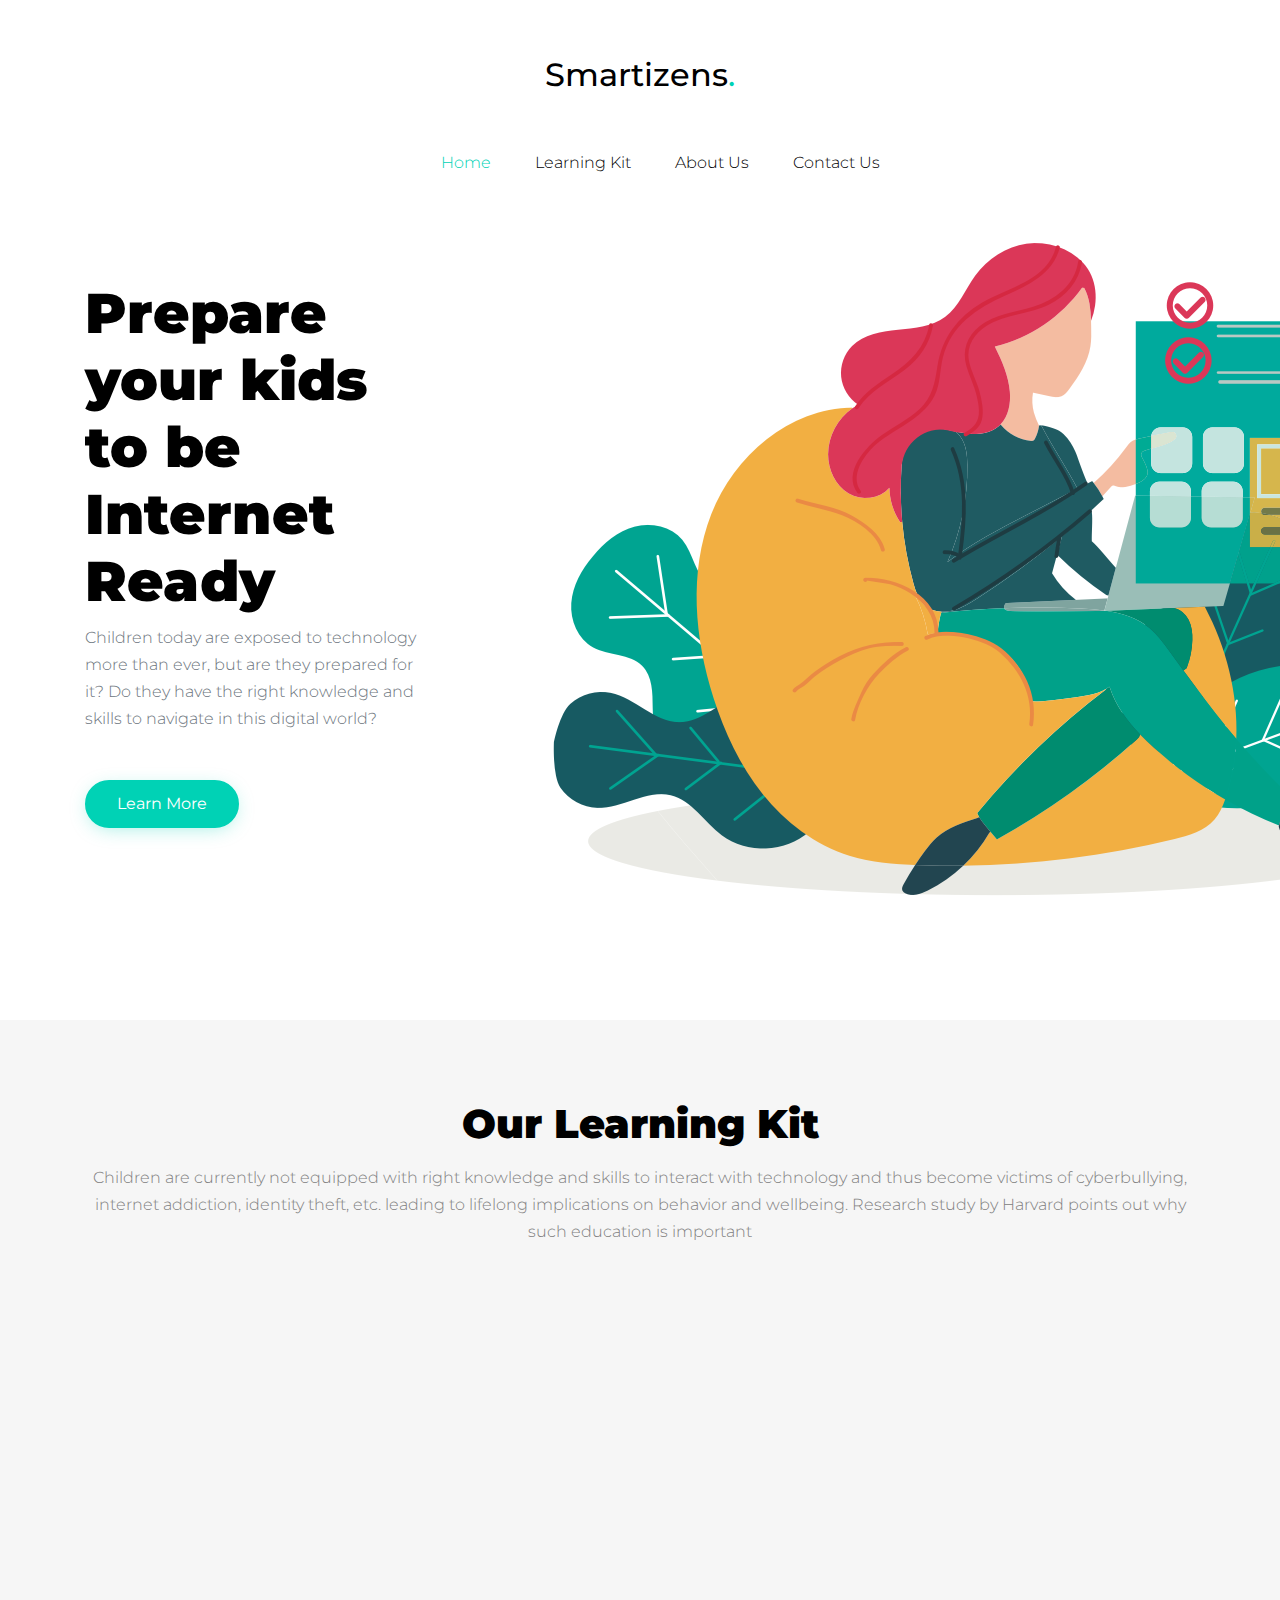
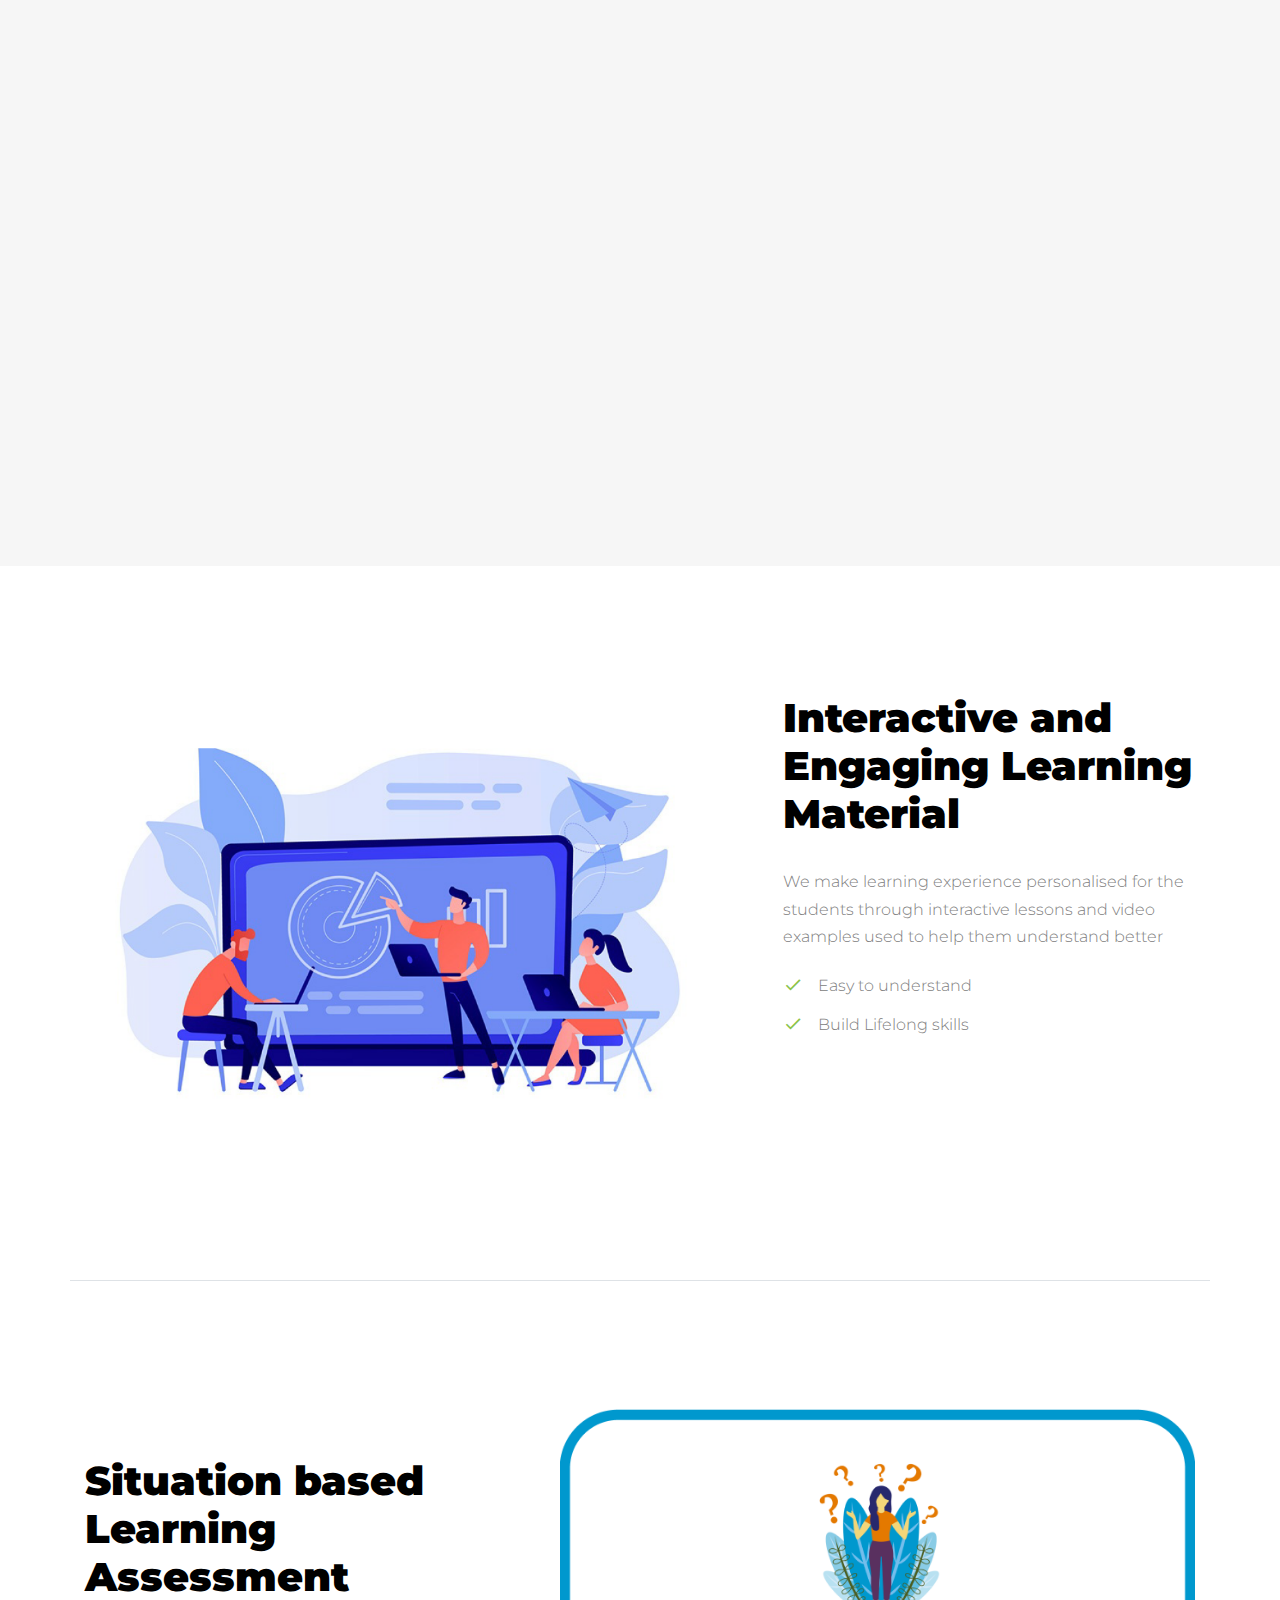
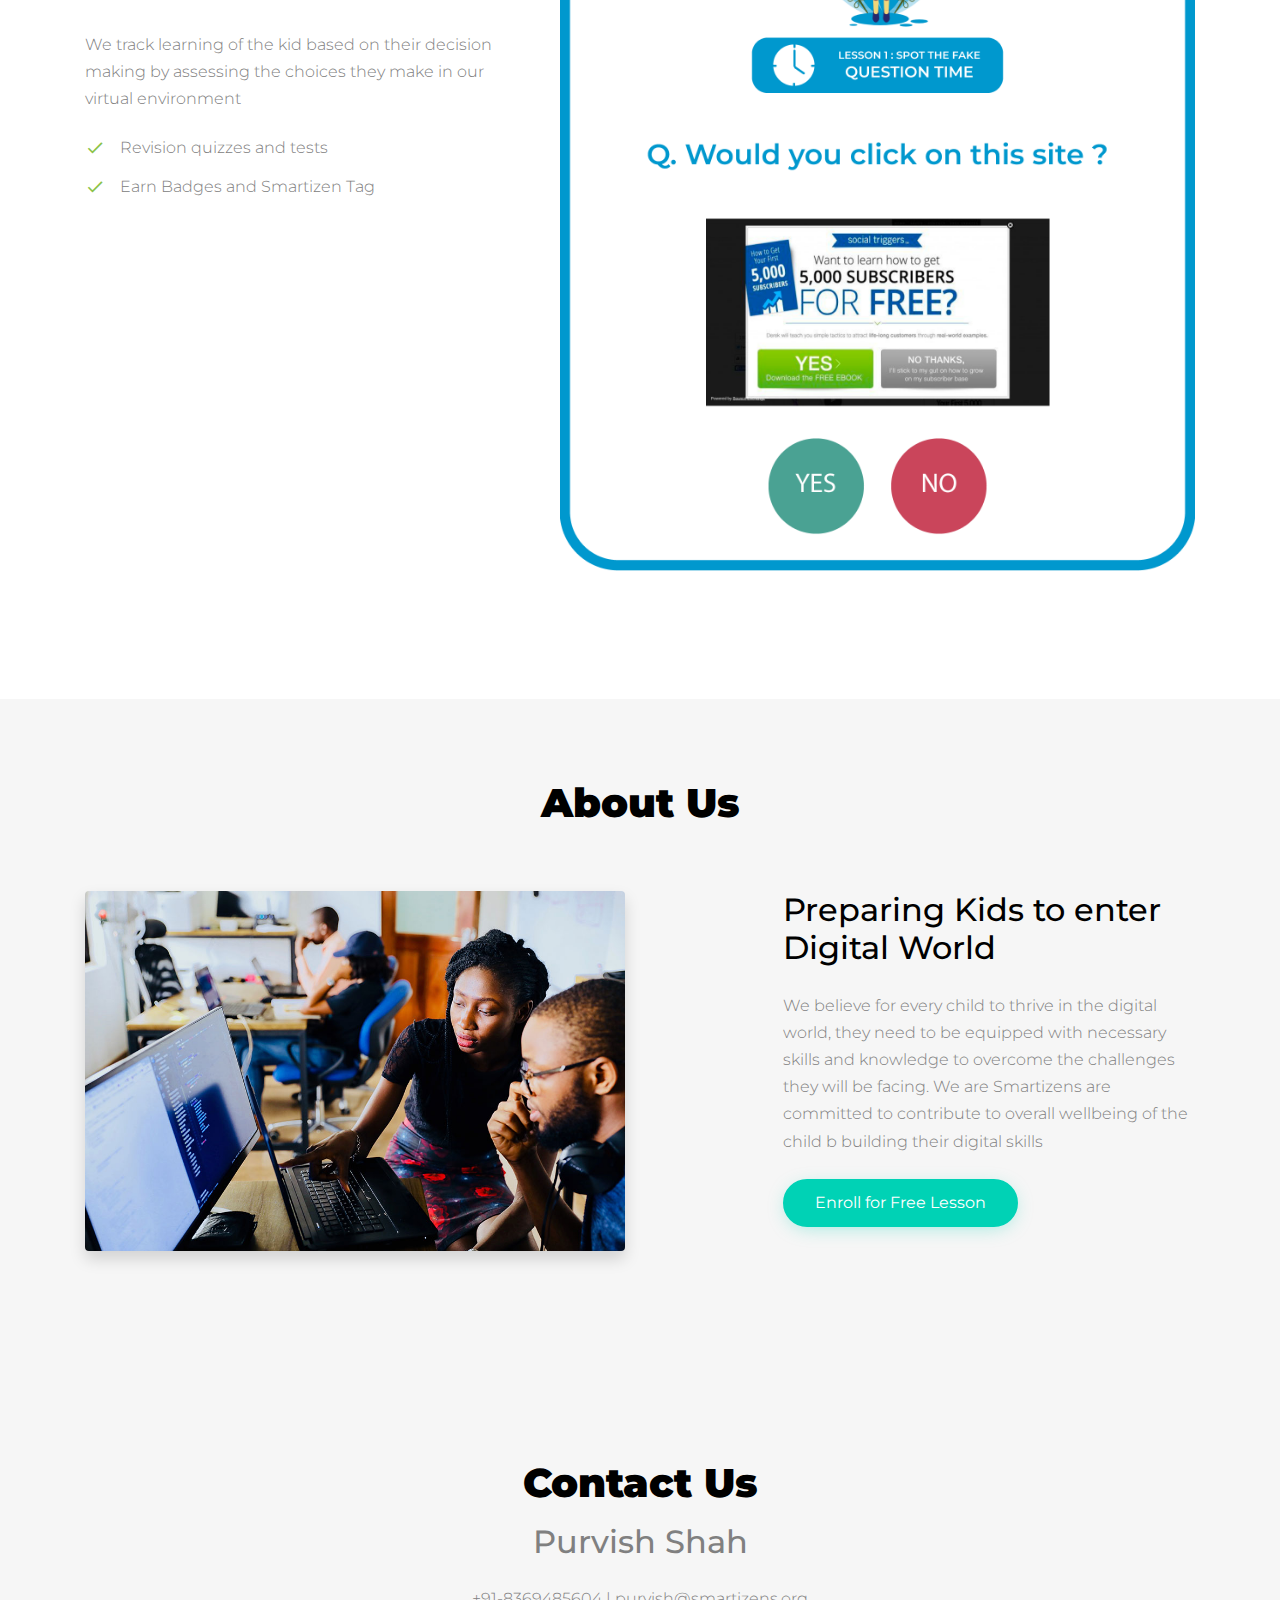
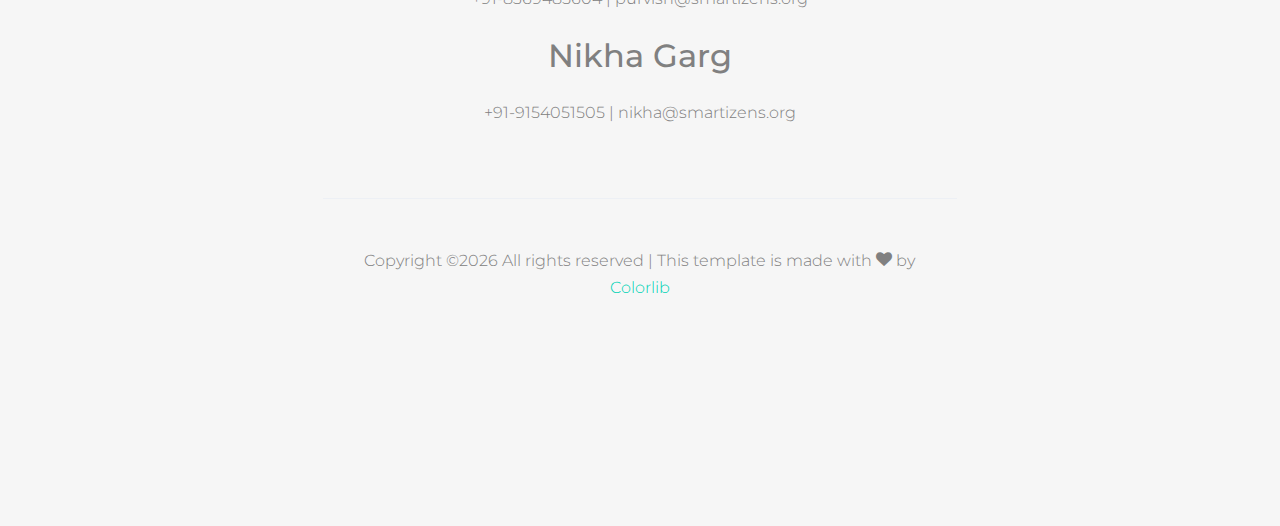
==== index.html @ 22197fc8 "Add files via upload" ====
<!DOCTYPE html>
<html lang="en">
  <head>
    <title>Smartizens &mdash;</title>
    <meta charset="utf-8">
    <meta name="viewport" content="width=device-width, initial-scale=1, shrink-to-fit=no">
    
    
    <link href="https://fonts.googleapis.com/css?family=Montserrat:300,400,700" rel="stylesheet">
    <link rel="stylesheet" href="fonts/icomoon/style.css">

    <link rel="stylesheet" href="css/bootstrap.min.css">
    <link rel="stylesheet" href="css/jquery-ui.css">
    <link rel="stylesheet" href="css/owl.carousel.min.css">
    <link rel="stylesheet" href="css/owl.theme.default.min.css">
    <link rel="stylesheet" href="css/owl.theme.default.min.css">

    <link rel="stylesheet" href="css/jquery.fancybox.min.css">

    <link rel="stylesheet" href="css/bootstrap-datepicker.css">

    <link rel="stylesheet" href="fonts/flaticon/font/flaticon.css">

    <link rel="stylesheet" href="css/aos.css">

    <link rel="stylesheet" href="css/style.css">
    
  </head>
  <body data-spy="scroll" data-target=".site-navbar-target" data-offset="300">
  
  <div class="site-wrap"  id="home-section">

    <div class="site-mobile-menu site-navbar-target">
      <div class="site-mobile-menu-header">
        <div class="site-mobile-menu-close mt-3">
          <span class="icon-close2 js-menu-toggle"></span>
        </div>
      </div>
      <div class="site-mobile-menu-body"></div>
    </div>
   
    <div class="container d-none d-lg-block">
      <div class="row">
        <div class="col-12 text-center mb-4 mt-5">
            <h1 class="mb-0 site-logo"><a href="index.html" class="text-black h2 mb-0 centered-align" >Smartizens<span class="text-primary">.</span> </a></h1>
          </div>
      </div>
    </div>
    <header class="site-navbar py-md-4 js-sticky-header site-navbar-target" role="banner">

      <div class="container">
        <div class="row align-items-center">
          
          <div class="col-6 col-md-6 col-xl-2  d-block d-lg-none">
            <h1 class="mb-0 site-logo"><a href="index.html" class="text-black h2 mb-0">Smartizens<span class="text-primary">.</span> </a></h1>
          </div>

          <div class="col-12 main-menu">
            <nav class="site-navigation position-relative text-right" role="navigation">

              <ul class="site-menu centered-align main-menu js-clone-nav mr-auto d-none d-lg-block">
                
                <li><a href="#home-section" class="nav-link">Home</a></li>
                <li><a href="#features-section" class="nav-link">Learning Kit</a></li>
                <li><a href="#about-section" class="nav-link">About Us</a></li>
                <!-- <li><a href="#blog-section" class="nav-link">Blog</a></li> --> 
                <li><a href="#contact-section" class="nav-link">Contact Us</a></li>
              </ul>
            </nav>
          </div>


          <div class="col-6 col-md-6 d-inline-block d-lg-none ml-md-0" ><a href="#" class="site-menu-toggle js-menu-toggle text-black float-right"><span class="icon-menu h3"></span></a></div>

        </div>
      </div>
      
    </header>
    

    <div class="site-blocks-cover">
      <div class="container">
        <div class="row align-items-center justify-content-center">

          <div class="col-md-12" style="position: relative;" data-aos="fade-up">
            
            <img src="images/landing_1.png" alt="Image" class="img-fluid img-absolute">

            <div class="row mb-4">
              <div class="col-lg-4 mr-auto">
                <h1>Prepare your kids to be Internet Ready</h1>
                <p class="mb-5">Children today are exposed to technology more than ever, but are they prepared for it? Do they have the right knowledge and skills to navigate in this digital world?</p>
                <div>
                  <a href="#features-section" class="btn btn-primary mr-2 mb-2">Learn More</a>
                </div>
              </div>
              
              
            </div>

          </div>
        </div>
      </div>
    </div>  


    <div class="site-section bg-light" id="features-section">
      <div class="container">
        <div class="row mb-5">
          <div class="col-12 text-center">
            <h2 class="section-title mb-3">Our Learning Kit</h2>
            <p class="mb-5">Children are currently not equipped with right knowledge and skills to interact with technology and thus become victims of cyberbullying, internet addiction, identity theft, etc. leading to lifelong implications on behavior and wellbeing. Research study by Harvard points out why such education is important</p>

          </div>
        </div>
        <div class="row align-items-stretch">
          <div class="col-md-6 col-lg-4 mb-4 mb-lg-4" data-aos="fade-up">
            
            <div class="unit-4 d-block">
              <div class="unit-4-icon mb-3">
                <span class="icon-wrap"><span class="text-primary icon-autorenew"></span></span>
              </div>
              <div>
                <h3>1. Spotting Fake Information</h3>
                <p>With immense content to consume, can your child differentiate between real and fake information? Enroll to know techniques to spot fake information and make him future proof! </p>
                <a href="https://forms.gle/x3hRtXPeX3e4rHg39" target="_blank" class="btn btn-primary mr-2 mb-2">Enroll for Free</a>
              </div>
            </div>

          </div>
          <div class="col-md-6 col-lg-4 mb-4 mb-lg-4" data-aos="fade-up">

            <div class="unit-4 d-block">
              <div class="unit-4-icon mb-3">
                <span class="icon-wrap"><span class="text-primary icon-store_mall_directory"></span></span>
              </div>
              <div>
                <h3>2. Social Media Basics</h3>
                <p> Teach your kids how to use social media sites like Facebook, Snapchat, Instagram etc responsibly and maintain balance between real and digital world</p>
                <p><a href="#">Coming soon</a></p>
              </div>
            </div>
          </div>
          <div class="col-md-6 col-lg-4 mb-4 mb-lg-4" data-aos="fade-up" >
            <div class="unit-4 d-block">
              <div class="unit-4-icon mb-3">
                <span class="icon-wrap"><span class="text-primary icon-shopping_basket"></span></span>
              </div>
              <div>
                <h3>3. Protecting Private Information</h3>
                <p> Teach your child how to protect their personal information online and be aware when to share with others.</p>
                <p><a href="#">Coming Soon</a></p>
              </div>
            </div>
          </div>


          <div class="col-md-6 col-lg-4 mb-4 mb-lg-4" data-aos="fade-up">
            <div class="unit-4 d-block">
              <div class="unit-4-icon mb-3">
                <span class="icon-wrap"><span class="text-primary icon-settings_backup_restore"></span></span>
              </div>
              <div>
                <h3>4. Balancing with Real World</h3>
                <p>Help kids understand internet addiciton and utilise techniques to balance their time between technology and real world</p>
                <p><a href="#">Coming Soon</a></p>
              </div>
            </div>
          </div>

          <div class="col-md-6 col-lg-4 mb-4 mb-lg-4" data-aos="fade-up">
            <div class="unit-4 d-block">
              <div class="unit-4-icon mb-3">
                <span class="icon-wrap"><span class="text-primary icon-sentiment_satisfied"></span></span>
              </div>
              <div>
                <h3>5. Learning New Skills online</h3>
                <p> Make us of internet to learn new skills and knowledge from other professionals and universities across the world, through websites like Coursera, EdX etc.</p>
                <p><a href="#">Learn More</a></p>
              </div>
            </div>

            
          </div>

        </div>
      </div>
    </div>
    
    <div class="feature-big">
      <div class="container">
        <div class="row mb-5 site-section border-bottom">
          <div class="col-lg-7">
            <img src="images/do_ui_kit_download_cta_floating_devices-2x.png" alt="Image" class="img-fluid">
          </div>

          <div class="col-lg-5 pl-lg-5 ml-auto mt-md-5">
            <h2 class="text-black">Interactive and Engaging Learning Material</h2>
            <p class="mb-4"> We make learning experience personalised for the students through interactive lessons and video examples used to help them understand better</p>
            <ul class="ul-check mb-5 list-unstyled success">
              <li>Easy to understand</li>
              <li>Build Lifelong skills</li>
            </ul>
            <!-- <div class="author-box">
             <div class="d-flex mb-4">
                 <div class="mr-3">
                  <img src="images/person_1.jpg" alt="Image" class="img-fluid rounded-circle">
                </div>
                <div class="mr-auto text-black">
                  <strong class="font-weight-bold mb-0">Amalia G.</strong> <br>
                  Co-Founder, XYZ Inc.
                </div> 
              </div>
              <blockquote>&ldquo;Lorem ipsum dolor sit amet, consectetur adipisicing elit. Ducimus vitae ipsa asperiores inventore aperiam iure?&rdquo;</blockquote> -->
            </div>
          </div>
       

        <div class="mt-5 row mb-5 site-section ">
          <div class="col-lg-7 order-1 order-lg-2">
            <img src="images/do_ui_kit_hero_floating_devices-2x.png" alt="Image" class="img-fluid">
          </div>
          <div class="col-lg-5 pr-lg-5 mr-auto mt-5 order-2 order-lg-1">
            <h2 class="text-black">Situation based Learning Assessment</h2>
            <p class="mb-4">We track learning of the kid based on their decision making by assessing the choices they make in our virtual environment</p>
            <ul class="ul-check mb-5 list-unstyled success">
              <li>Revision quizzes and tests</li>
              <li>Earn Badges and Smartizen Tag</li>
            </ul>
          </div>
<!--
            <div class="author-box">
              <div class="d-flex mb-4">
                <div class="mr-3">
                  <img src="images/person_4.jpg" alt="Image" class="img-fluid rounded-circle">
                </div>
                <div class="mr-auto text-black">
                  <strong class="font-weight-bold mb-0">Darren K.</strong> <br>
                  Co-Founder, XYZ Inc.
                </div>
              </div>
              <blockquote>&ldquo;Lorem ipsum dolor sit amet, consectetur adipisicing elit. Ducimus vitae ipsa asperiores inventore aperiam iure?&rdquo;</blockquote> -->
            </div>
          </div>
        </div>
      </div>
    </div>


    <div class="site-section bg-light" id="about-section">
      <div class="container">
        <div class="row mb-5">
          <div class="col-12 text-center">
            <h2 class="section-title mb-3">About Us</h2>
          </div>
        </div>
        <div class="row mb-5">
          <div class="col-lg-6">
            <img src="images/about_1.jpg" alt="Image" class="img-fluid mb-5 mb-lg-0 rounded shadow">
          </div>
          <div class="col-lg-5 ml-auto pl-lg-5">
            <h2 class="text-black mb-4">Preparing Kids to enter Digital World</h2>
            <p class="mb-4">We believe for every child to thrive in the digital world, they need to be equipped with necessary skills and knowledge to overcome the challenges they will be facing. We are Smartizens are committed to contribute to overall wellbeing of the child b building their digital skills</p>
            <p><a href="#" class="btn btn-primary">Enroll for Free Lesson</a></p>
          </div>
        </div>
        
      </div>
    </div>

    <!--
    <div class="site-section" id="blog-section">
      <div class="container">
        <div class="row mb-5">
          <div class="col-12 text-center">
            <h2 class="section-title mb-3">Blog Posts</h2>
          </div>
        </div>

        <div class="row">
          <div class="col-md-6 col-lg-4 mb-4 mb-lg-4">
            <div class="h-entry">
              <img src="images/img_1.jpg" alt="Image" class="img-fluid">
              <h2><a href="#">Why teach kids Digital Citizenship?</a></h2>
              <div class="meta mb-4">Ham Brook <span class="mx-2">&bullet;</span> Jan 18, 2019<span class="mx-2">&bullet;</span> <a href="#">News</a></div>
              <p>Lorem ipsum dolor sit amet consectetur adipisicing elit. Natus eligendi nobis ea maiores sapiente veritatis reprehenderit suscipit quaerat rerum voluptatibus a eius.</p>
              <p><a href="#">Continue Reading...</a></p>
            </div> 
          </div>
          <div class="col-md-6 col-lg-4 mb-4 mb-lg-4">
            <div class="h-entry">
              <img src="images/img_2.jpg" alt="Image" class="img-fluid">
              <h2><a href="#">What to check before buying children their personal phone ?</a></h2>
              <div class="meta mb-4">James Phelps <span class="mx-2">&bullet;</span> Jan 18, 2019<span class="mx-2">&bullet;</span> <a href="#">News</a></div>
              <p>Lorem ipsum dolor sit amet consectetur adipisicing elit. Natus eligendi nobis ea maiores sapiente veritatis reprehenderit suscipit quaerat rerum voluptatibus a eius.</p>
              <p><a href="#">Continue Reading...</a></p>
            </div>
          </div>
          <div class="col-md-6 col-lg-4 mb-4 mb-lg-4">
            <div class="h-entry">
              <img src="images/img_3.jpg" alt="Image" class="img-fluid">
              <h2><a href="#">When should I allow my child to use Social Media?</a></h2>
              <div class="meta mb-4">James Phelps <span class="mx-2">&bullet;</span> Jan 18, 2019<span class="mx-2">&bullet;</span> <a href="#">News</a></div>
              <p>Lorem ipsum dolor sit amet consectetur adipisicing elit. Natus eligendi nobis ea maiores sapiente veritatis reprehenderit suscipit quaerat rerum voluptatibus a eius.</p>
              <p><a href="#">Continue Reading...</a></p>
            </div> 
          </div>
          
        </div>
      </div>
    </div>
  -->

    <div class="site-section bg-light" id="contact-section">
      <div class="container">
        <div class="row mb-5">
          <div class="col-12 text-center">
            <h2 class="section-title mb-3">Contact Us <br> </h2>

            <h2 class="mb-4">Purvish Shah</h2>
            <p class="mb-4">+91-8369485604 | purvish@smartizens.org</p>
            <h2 class="mb-4">Nikha Garg</h2>
            <p class="mb-4">+91-9154051505 | nikha@smartizens.org</p>
          </div>
        </div>
        <div class="row justify-content-center">
          <div class="col-lg-7 mb-5">

            
<!--
            <form action="#" class="p-5 bg-white">
              
              <h2 class="h4 text-black mb-5">Contact Form</h2> 

              <div class="row form-group">
                <div class="col-md-6 mb-3 mb-md-0">
                  <label class="text-black" for="fname">First Name</label>
                  <input type="text" id="fname" class="form-control rounded-0">
                </div>
                <div class="col-md-6">
                  <label class="text-black" for="lname">Last Name</label>
                  <input type="text" id="lname" class="form-control rounded-0">
                </div>
              </div>

              <div class="row form-group">
                
                <div class="col-md-12">
                  <label class="text-black" for="email">Email</label> 
                  <input type="email" id="email" class="form-control rounded-0">
                </div>
              </div>

              <div class="row form-group">
                
                <div class="col-md-12">
                  <label class="text-black" for="subject">Subject</label> 
                  <input type="subject" id="subject" class="form-control rounded-0">
                </div>
              </div>

              <div class="row form-group">
                <div class="col-md-12">
                  <label class="text-black" for="message">Message</label> 
                  <textarea name="message" id="message" cols="30" rows="7" class="form-control rounded-0" placeholder="Write your notes or questions here..."></textarea>
                </div>
              </div>

              <div class="row form-group">
                <div class="col-md-12">
                  <input type="submit" value="Send Message" class="btn btn-primary mr-2 mb-2">
                </div>
              </div>

  
            </form>
          </div>
        
        </div>
        
      </div>
    </div> -->

    <div class="footer py-5 border-top text-center">
      <div class="container">
        <div class="row mb-5">
          <div class="col-12">
            <!-- <p class="mb-0">
              <a href="#" class="p-3"><span class="icon-facebook"></span></a>
              <a href="#" class="p-3"><span class="icon-twitter"></span></a>
              <a href="#" class="p-3"><span class="icon-instagram"></span></a>
            </p>
          </div>
        </div>
        <div class="row">
          <div class="col-md-12"> -->
            <p class="mb-0">
              <!-- Link back to Colorlib can't be removed. Template is licensed under CC BY 3.0. -->
              Copyright &copy;<script>document.write(new Date().getFullYear());</script> All rights reserved | This template is made with <i class="icon-heart" aria-hidden="true"></i> by <a href="https://colorlib.com" target="_blank" >Colorlib</a>
              <!-- Link back to Colorlib can't be removed. Template is licensed under CC BY 3.0. -->
            </p>
          </div>
        </div>
      </div>
    </div>

  
     
    
  </div> <!-- .site-wrap -->

  <script src="js/jquery-3.3.1.min.js"></script>
  <script src="js/jquery-migrate-3.0.1.min.js"></script>
  <script src="js/jquery-ui.js"></script>
  <script src="js/popper.min.js"></script>
  <script src="js/bootstrap.min.js"></script>
  <script src="js/owl.carousel.min.js"></script>
  <script src="js/jquery.stellar.min.js"></script>
  <script src="js/jquery.countdown.min.js"></script>
  <script src="js/bootstrap-datepicker.min.js"></script>
  <script src="js/jquery.easing.1.3.js"></script>
  <script src="js/aos.js"></script>
  <script src="js/jquery.fancybox.min.js"></script>
  <script src="js/jquery.sticky.js"></script>

  
  <script src="js/main.js"></script>
    
  </body>
</html>
---- fonts/icomoon/style.css ----
@font-face {
  font-family: 'icomoon';
  src:  url('fonts/icomoon.eot?10si43');
  src:  url('fonts/icomoon.eot?10si43#iefix') format('embedded-opentype'),
    url('fonts/icomoon.ttf?10si43') format('truetype'),
    url('fonts/icomoon.woff?10si43') format('woff'),
    url('fonts/icomoon.svg?10si43#icomoon') format('svg');
  font-weight: normal;
  font-style: normal;
}

[class^="icon-"], [class*=" icon-"] {
  /* use !important to prevent issues with browser extensions that change fonts */
  font-family: 'icomoon' !important;
  speak: none;
  font-style: normal;
  font-weight: normal;
  font-variant: normal;
  text-transform: none;
  line-height: 1;

  /* Better Font Rendering =========== */
  -webkit-font-smoothing: antialiased;
  -moz-osx-font-smoothing: grayscale;
}

.icon-asterisk:before {
  content: "\f069";
}
.icon-plus:before {
  content: "\f067";
}
.icon-question:before {
  content: "\f128";
}
.icon-minus:before {
  content: "\f068";
}
.icon-glass:before {
  content: "\f000";
}
.icon-music:before {
  content: "\f001";
}
.icon-search:before {
  content: "\f002";
}
.icon-envelope-o:before {
  content: "\f003";
}
.icon-heart:before {
  content: "\f004";
}
.icon-star:before {
  content: "\f005";
}
.icon-star-o:before {
  content: "\f006";
}
.icon-user:before {
  content: "\f007";
}
.icon-film:before {
  content: "\f008";
}
.icon-th-large:before {
  content: "\f009";
}
.icon-th:before {
  content: "\f00a";
}
.icon-th-list:before {
  content: "\f00b";
}
.icon-check:before {
  content: "\f00c";
}
.icon-close:before {
  content: "\f00d";
}
.icon-remove:before {
  content: "\f00d";
}
.icon-times:before {
  content: "\f00d";
}
.icon-search-plus:before {
  content: "\f00e";
}
.icon-search-minus:before {
  content: "\f010";
}
.icon-power-off:before {
  content: "\f011";
}
.icon-signal:before {
  content: "\f012";
}
.icon-cog:before {
  content: "\f013";
}
.icon-gear:before {
  content: "\f013";
}
.icon-trash-o:before {
  content: "\f014";
}
.icon-home:before {
  content: "\f015";
}
.icon-file-o:before {
  content: "\f016";
}
.icon-clock-o:before {
  content: "\f017";
}
.icon-road:before {
  content: "\f018";
}
.icon-download:before {
  content: "\f019";
}
.icon-arrow-circle-o-down:before {
  content: "\f01a";
}
.icon-arrow-circle-o-up:before {
  content: "\f01b";
}
.icon-inbox:before {
  content: "\f01c";
}
.icon-play-circle-o:before {
  content: "\f01d";
}
.icon-repeat:before {
  content: "\f01e";
}
.icon-rotate-right:before {
  content: "\f01e";
}
.icon-refresh:before {
  content: "\f021";
}
.icon-list-alt:before {
  content: "\f022";
}
.icon-lock:before {
  content: "\f023";
}
.icon-flag:before {
  content: "\f024";
}
.icon-headphones:before {
  content: "\f025";
}
.icon-volume-off:before {
  content: "\f026";
}
.icon-volume-down:before {
  content: "\f027";
}
.icon-volume-up:before {
  content: "\f028";
}
.icon-qrcode:before {
  content: "\f029";
}
.icon-barcode:before {
  content: "\f02a";
}
.icon-tag:before {
  content: "\f02b";
}
.icon-tags:before {
  content: "\f02c";
}
.icon-book:before {
  content: "\f02d";
}
.icon-bookmark:before {
  content: "\f02e";
}
.icon-print:before {
  content: "\f02f";
}
.icon-camera:before {
  content: "\f030";
}
.icon-font:before {
  content: "\f031";
}
.icon-bold:before {
  content: "\f032";
}
.icon-italic:before {
  content: "\f033";
}
.icon-text-height:before {
  content: "\f034";
}
.icon-text-width:before {
  content: "\f035";
}
.icon-align-left:before {
  content: "\f036";
}
.icon-align-center:before {
  content: "\f037";
}
.icon-align-right:before {
  content: "\f038";
}
.icon-align-justify:before {
  content: "\f039";
}
.icon-list:before {
  content: "\f03a";
}
.icon-dedent:before {
  content: "\f03b";
}
.icon-outdent:before {
  content: "\f03b";
}
.icon-indent:before {
  content: "\f03c";
}
.icon-video-camera:before {
  content: "\f03d";
}
.icon-image:before {
  content: "\f03e";
}
.icon-photo:before {
  content: "\f03e";
}
.icon-picture-o:before {
  content: "\f03e";
}
.icon-pencil:before {
  content: "\f040";
}
.icon-map-marker:before {
  content: "\f041";
}
.icon-adjust:before {
  content: "\f042";
}
.icon-tint:before {
  content: "\f043";
}
.icon-edit:before {
  content: "\f044";
}
.icon-pencil-square-o:before {
  content: "\f044";
}
.icon-share-square-o:before {
  content: "\f045";
}
.icon-check-square-o:before {
  content: "\f046";
}
.icon-arrows:before {
  content: "\f047";
}
.icon-step-backward:before {
  content: "\f048";
}
.icon-fast-backward:before {
  content: "\f049";
}
.icon-backward:before {
  content: "\f04a";
}
.icon-play:before {
  content: "\f04b";
}
.icon-pause:before {
  content: "\f04c";
}
.icon-stop:before {
  content: "\f04d";
}
.icon-forward:before {
  content: "\f04e";
}
.icon-fast-forward:before {
  content: "\f050";
}
.icon-step-forward:before {
  content: "\f051";
}
.icon-eject:before {
  content: "\f052";
}
.icon-chevron-left:before {
  content: "\f053";
}
.icon-chevron-right:before {
  content: "\f054";
}
.icon-plus-circle:before {
  content: "\f055";
}
.icon-minus-circle:before {
  content: "\f056";
}
.icon-times-circle:before {
  content: "\f057";
}
.icon-check-circle:before {
  content: "\f058";
}
.icon-question-circle:before {
  content: "\f059";
}
.icon-info-circle:before {
  content: "\f05a";
}
.icon-crosshairs:before {
  content: "\f05b";
}
.icon-times-circle-o:before {
  content: "\f05c";
}
.icon-check-circle-o:before {
  content: "\f05d";
}
.icon-ban:before {
  content: "\f05e";
}
.icon-arrow-left:before {
  content: "\f060";
}
.icon-arrow-right:before {
  content: "\f061";
}
.icon-arrow-up:before {
  content: "\f062";
}
.icon-arrow-down:before {
  content: "\f063";
}
.icon-mail-forward:before {
  content: "\f064";
}
.icon-share:before {
  content: "\f064";
}
.icon-expand:before {
  content: "\f065";
}
.icon-compress:before {
  content: "\f066";
}
.icon-exclamation-circle:before {
  content: "\f06a";
}
.icon-gift:before {
  content: "\f06b";
}
.icon-leaf:before {
  content: "\f06c";
}
.icon-fire:before {
  content: "\f06d";
}
.icon-eye:before {
  content: "\f06e";
}
.icon-eye-slash:before {
  content: "\f070";
}
.icon-exclamation-triangle:before {
  content: "\f071";
}
.icon-warning:before {
  content: "\f071";
}
.icon-plane:before {
  content: "\f072";
}
.icon-calendar:before {
  content: "\f073";
}
.icon-random:before {
  content: "\f074";
}
.icon-comment:before {
  content: "\f075";
}
.icon-magnet:before {
  content: "\f076";
}
.icon-chevron-up:before {
  content: "\f077";
}
.icon-chevron-down:before {
  content: "\f078";
}
.icon-retweet:before {
  content: "\f079";
}
.icon-shopping-cart:before {
  content: "\f07a";
}
.icon-folder:before {
  content: "\f07b";
}
.icon-folder-open:before {
  content: "\f07c";
}
.icon-arrows-v:before {
  content: "\f07d";
}
.icon-arrows-h:before {
  content: "\f07e";
}
.icon-bar-chart:before {
  content: "\f080";
}
.icon-bar-chart-o:before {
  content: "\f080";
}
.icon-twitter-square:before {
  content: "\f081";
}
.icon-facebook-square:before {
  content: "\f082";
}
.icon-camera-retro:before {
  content: "\f083";
}
.icon-key:before {
  content: "\f084";
}
.icon-cogs:before {
  content: "\f085";
}
.icon-gears:before {
  content: "\f085";
}
.icon-comments:before {
  content: "\f086";
}
.icon-thumbs-o-up:before {
  content: "\f087";
}
.icon-thumbs-o-down:before {
  content: "\f088";
}
.icon-star-half:before {
  content: "\f089";
}
.icon-heart-o:before {
  content: "\f08a";
}
.icon-sign-out:before {
  content: "\f08b";
}
.icon-linkedin-square:before {
  content: "\f08c";
}
.icon-thumb-tack:before {
  content: "\f08d";
}
.icon-external-link:before {
  content: "\f08e";
}
.icon-sign-in:before {
  content: "\f090";
}
.icon-trophy:before {
  content: "\f091";
}
.icon-github-square:before {
  content: "\f092";
}
.icon-upload:before {
  content: "\f093";
}
.icon-lemon-o:before {
  content: "\f094";
}
.icon-phone:before {
  content: "\f095";
}
.icon-square-o:before {
  content: "\f096";
}
.icon-bookmark-o:before {
  content: "\f097";
}
.icon-phone-square:before {
  content: "\f098";
}
.icon-twitter:before {
  content: "\f099";
}
.icon-facebook:before {
  content: "\f09a";
}
.icon-facebook-f:before {
  content: "\f09a";
}
.icon-github:before {
  content: "\f09b";
}
.icon-unlock:before {
  content: "\f09c";
}
.icon-credit-card:before {
  content: "\f09d";
}
.icon-feed:before {
  content: "\f09e";
}
.icon-rss:before {
  content: "\f09e";
}
.icon-hdd-o:before {
  content: "\f0a0";
}
.icon-bullhorn:before {
  content: "\f0a1";
}
.icon-bell-o:before {
  content: "\f0a2";
}
.icon-certificate:before {
  content: "\f0a3";
}
.icon-hand-o-right:before {
  content: "\f0a4";
}
.icon-hand-o-left:before {
  content: "\f0a5";
}
.icon-hand-o-up:before {
  content: "\f0a6";
}
.icon-hand-o-down:before {
  content: "\f0a7";
}
.icon-arrow-circle-left:before {
  content: "\f0a8";
}
.icon-arrow-circle-right:before {
  content: "\f0a9";
}
.icon-arrow-circle-up:before {
  content: "\f0aa";
}
.icon-arrow-circle-down:before {
  content: "\f0ab";
}
.icon-globe:before {
  content: "\f0ac";
}
.icon-wrench:before {
  content: "\f0ad";
}
.icon-tasks:before {
  content: "\f0ae";
}
.icon-filter:before {
  content: "\f0b0";
}
.icon-briefcase:before {
  content: "\f0b1";
}
.icon-arrows-alt:before {
  content: "\f0b2";
}
.icon-group:before {
  content: "\f0c0";
}
.icon-users:before {
  content: "\f0c0";
}
.icon-chain:before {
  content: "\f0c1";
}
.icon-link:before {
  content: "\f0c1";
}
.icon-cloud:before {
  content: "\f0c2";
}
.icon-flask:before {
  content: "\f0c3";
}
.icon-cut:before {
  content: "\f0c4";
}
.icon-scissors:before {
  content: "\f0c4";
}
.icon-copy:before {
  content: "\f0c5";
}
.icon-files-o:before {
  content: "\f0c5";
}
.icon-paperclip:before {
  content: "\f0c6";
}
.icon-floppy-o:before {
  content: "\f0c7";
}
.icon-save:before {
  content: "\f0c7";
}
.icon-square:before {
  content: "\f0c8";
}
.icon-bars:before {
  content: "\f0c9";
}
.icon-navicon:before {
  content: "\f0c9";
}
.icon-reorder:before {
  content: "\f0c9";
}
.icon-list-ul:before {
  content: "\f0ca";
}
.icon-list-ol:before {
  content: "\f0cb";
}
.icon-strikethrough:before {
  content: "\f0cc";
}
.icon-underline:before {
  content: "\f0cd";
}
.icon-table:before {
  content: "\f0ce";
}
.icon-magic:before {
  content: "\f0d0";
}
.icon-truck:before {
  content: "\f0d1";
}
.icon-pinterest:before {
  content: "\f0d2";
}
.icon-pinterest-square:before {
  content: "\f0d3";
}
.icon-google-plus-square:before {
  content: "\f0d4";
}
.icon-google-plus:before {
  content: "\f0d5";
}
.icon-money:before {
  content: "\f0d6";
}
.icon-caret-down:before {
  content: "\f0d7";
}
.icon-caret-up:before {
  content: "\f0d8";
}
.icon-caret-left:before {
  content: "\f0d9";
}
.icon-caret-right:before {
  content: "\f0da";
}
.icon-columns:before {
  content: "\f0db";
}
.icon-sort:before {
  content: "\f0dc";
}
.icon-unsorted:before {
  content: "\f0dc";
}
.icon-sort-desc:before {
  content: "\f0dd";
}
.icon-sort-down:before {
  content: "\f0dd";
}
.icon-sort-asc:before {
  content: "\f0de";
}
.icon-sort-up:before {
  content: "\f0de";
}
.icon-envelope:before {
  content: "\f0e0";
}
.icon-linkedin:before {
  content: "\f0e1";
}
.icon-rotate-left:before {
  content: "\f0e2";
}
.icon-undo:before {
  content: "\f0e2";
}
.icon-gavel:before {
  content: "\f0e3";
}
.icon-legal:before {
  content: "\f0e3";
}
.icon-dashboard:before {
  content: "\f0e4";
}
.icon-tachometer:before {
  content: "\f0e4";
}
.icon-comment-o:before {
  content: "\f0e5";
}
.icon-comments-o:before {
  content: "\f0e6";
}
.icon-bolt:before {
  content: "\f0e7";
}
.icon-flash:before {
  content: "\f0e7";
}
.icon-sitemap:before {
  content: "\f0e8";
}
.icon-umbrella:before {
  content: "\f0e9";
}
.icon-clipboard:before {
  content: "\f0ea";
}
.icon-paste:before {
  content: "\f0ea";
}
.icon-lightbulb-o:before {
  content: "\f0eb";
}
.icon-exchange:before {
  content: "\f0ec";
}
.icon-cloud-download:before {
  content: "\f0ed";
}
.icon-cloud-upload:before {
  content: "\f0ee";
}
.icon-user-md:before {
  content: "\f0f0";
}
.icon-stethoscope:before {
  content: "\f0f1";
}
.icon-suitcase:before {
  content: "\f0f2";
}
.icon-bell:before {
  content: "\f0f3";
}
.icon-coffee:before {
  content: "\f0f4";
}
.icon-cutlery:before {
  content: "\f0f5";
}
.icon-file-text-o:before {
  content: "\f0f6";
}
.icon-building-o:before {
  content: "\f0f7";
}
.icon-hospital-o:before {
  content: "\f0f8";
}
.icon-ambulance:before {
  content: "\f0f9";
}
.icon-medkit:before {
  content: "\f0fa";
}
.icon-fighter-jet:before {
  content: "\f0fb";
}
.icon-beer:before {
  content: "\f0fc";
}
.icon-h-square:before {
  content: "\f0fd";
}
.icon-plus-square:before {
  content: "\f0fe";
}
.icon-angle-double-left:before {
  content: "\f100";
}
.icon-angle-double-right:before {
  content: "\f101";
}
.icon-angle-double-up:before {
  content: "\f102";
}
.icon-angle-double-down:before {
  content: "\f103";
}
.icon-angle-left:before {
  content: "\f104";
}
.icon-angle-right:before {
  content: "\f105";
}
.icon-angle-up:before {
  content: "\f106";
}
.icon-angle-down:before {
  content: "\f107";
}
.icon-desktop:before {
  content: "\f108";
}
.icon-laptop:before {
  content: "\f109";
}
.icon-tablet:before {
  content: "\f10a";
}
.icon-mobile:before {
  content: "\f10b";
}
.icon-mobile-phone:before {
  content: "\f10b";
}
.icon-circle-o:before {
  content: "\f10c";
}
.icon-quote-left:before {
  content: "\f10d";
}
.icon-quote-right:before {
  content: "\f10e";
}
.icon-spinner:before {
  content: "\f110";
}
.icon-circle:before {
  content: "\f111";
}
.icon-mail-reply:before {
  content: "\f112";
}
.icon-reply:before {
  content: "\f112";
}
.icon-github-alt:before {
  content: "\f113";
}
.icon-folder-o:before {
  content: "\f114";
}
.icon-folder-open-o:before {
  content: "\f115";
}
.icon-smile-o:before {
  content: "\f118";
}
.icon-frown-o:before {
  content: "\f119";
}
.icon-meh-o:before {
  content: "\f11a";
}
.icon-gamepad:before {
  content: "\f11b";
}
.icon-keyboard-o:before {
  content: "\f11c";
}
.icon-flag-o:before {
  content: "\f11d";
}
.icon-flag-checkered:before {
  content: "\f11e";
}
.icon-terminal:before {
  content: "\f120";
}
.icon-code:before {
  content: "\f121";
}
.icon-mail-reply-all:before {
  content: "\f122";
}
.icon-reply-all:before {
  content: "\f122";
}
.icon-star-half-empty:before {
  content: "\f123";
}
.icon-star-half-full:before {
  content: "\f123";
}
.icon-star-half-o:before {
  content: "\f123";
}
.icon-location-arrow:before {
  content: "\f124";
}
.icon-crop:before {
  content: "\f125";
}
.icon-code-fork:before {
  content: "\f126";
}
.icon-chain-broken:before {
  content: "\f127";
}
.icon-unlink:before {
  content: "\f127";
}
.icon-info:before {
  content: "\f129";
}
.icon-exclamation:before {
  content: "\f12a";
}
.icon-superscript:before {
  content: "\f12b";
}
.icon-subscript:before {
  content: "\f12c";
}
.icon-eraser:before {
  content: "\f12d";
}
.icon-puzzle-piece:before {
  content: "\f12e";
}
.icon-microphone:before {
  content: "\f130";
}
.icon-microphone-slash:before {
  content: "\f131";
}
.icon-shield:before {
  content: "\f132";
}
.icon-calendar-o:before {
  content: "\f133";
}
.icon-fire-extinguisher:before {
  content: "\f134";
}
.icon-rocket:before {
  content: "\f135";
}
.icon-maxcdn:before {
  content: "\f136";
}
.icon-chevron-circle-left:before {
  content: "\f137";
}
.icon-chevron-circle-right:before {
  content: "\f138";
}
.icon-chevron-circle-up:before {
  content: "\f139";
}
.icon-chevron-circle-down:before {
  content: "\f13a";
}
.icon-html5:before {
  content: "\f13b";
}
.icon-css3:before {
  content: "\f13c";
}
.icon-anchor:before {
  content: "\f13d";
}
.icon-unlock-alt:before {
  content: "\f13e";
}
.icon-bullseye:before {
  content: "\f140";
}
.icon-ellipsis-h:before {
  content: "\f141";
}
.icon-ellipsis-v:before {
  content: "\f142";
}
.icon-rss-square:before {
  content: "\f143";
}
.icon-play-circle:before {
  content: "\f144";
}
.icon-ticket:before {
  content: "\f145";
}
.icon-minus-square:before {
  content: "\f146";
}
.icon-minus-square-o:before {
  content: "\f147";
}
.icon-level-up:before {
  content: "\f148";
}
.icon-level-down:before {
  content: "\f149";
}
.icon-check-square:before {
  content: "\f14a";
}
.icon-pencil-square:before {
  content: "\f14b";
}
.icon-external-link-square:before {
  content: "\f14c";
}
.icon-share-square:before {
  content: "\f14d";
}
.icon-compass:before {
  content: "\f14e";
}
.icon-caret-square-o-down:before {
  content: "\f150";
}
.icon-toggle-down:before {
  content: "\f150";
}
.icon-caret-square-o-up:before {
  content: "\f151";
}
.icon-toggle-up:before {
  content: "\f151";
}
.icon-caret-square-o-right:before {
  content: "\f152";
}
.icon-toggle-right:before {
  content: "\f152";
}
.icon-eur:before {
  content: "\f153";
}
.icon-euro:before {
  content: "\f153";
}
.icon-gbp:before {
  content: "\f154";
}
.icon-dollar:before {
  content: "\f155";
}
.icon-usd:before {
  content: "\f155";
}
.icon-inr:before {
  content: "\f156";
}
.icon-rupee:before {
  content: "\f156";
}
.icon-cny:before {
  content: "\f157";
}
.icon-jpy:before {
  content: "\f157";
}
.icon-rmb:before {
  content: "\f157";
}
.icon-yen:before {
  content: "\f157";
}
.icon-rouble:before {
  content: "\f158";
}
.icon-rub:before {
  content: "\f158";
}
.icon-ruble:before {
  content: "\f158";
}
.icon-krw:before {
  content: "\f159";
}
.icon-won:before {
  content: "\f159";
}
.icon-bitcoin:before {
  content: "\f15a";
}
.icon-btc:before {
  content: "\f15a";
}
.icon-file:before {
  content: "\f15b";
}
.icon-file-text:before {
  content: "\f15c";
}
.icon-sort-alpha-asc:before {
  content: "\f15d";
}
.icon-sort-alpha-desc:before {
  content: "\f15e";
}
.icon-sort-amount-asc:before {
  content: "\f160";
}
.icon-sort-amount-desc:before {
  content: "\f161";
}
.icon-sort-numeric-asc:before {
  content: "\f162";
}
.icon-sort-numeric-desc:before {
  content: "\f163";
}
.icon-thumbs-up:before {
  content: "\f164";
}
.icon-thumbs-down:before {
  content: "\f165";
}
.icon-youtube-square:before {
  content: "\f166";
}
.icon-youtube:before {
  content: "\f167";
}
.icon-xing:before {
  content: "\f168";
}
.icon-xing-square:before {
  content: "\f169";
}
.icon-youtube-play:before {
  content: "\f16a";
}
.icon-dropbox:before {
  content: "\f16b";
}
.icon-stack-overflow:before {
  content: "\f16c";
}
.icon-instagram:before {
  content: "\f16d";
}
.icon-flickr:before {
  content: "\f16e";
}
.icon-adn:before {
  content: "\f170";
}
.icon-bitbucket:before {
  content: "\f171";
}
.icon-bitbucket-square:before {
  content: "\f172";
}
.icon-tumblr:before {
  content: "\f173";
}
.icon-tumblr-square:before {
  content: "\f174";
}
.icon-long-arrow-down:before {
  content: "\f175";
}
.icon-long-arrow-up:before {
  content: "\f176";
}
.icon-long-arrow-left:before {
  content: "\f177";
}
.icon-long-arrow-right:before {
  content: "\f178";
}
.icon-apple:before {
  content: "\f179";
}
.icon-windows:before {
  content: "\f17a";
}
.icon-android:before {
  content: "\f17b";
}
.icon-linux:before {
  content: "\f17c";
}
.icon-dribbble:before {
  content: "\f17d";
}
.icon-skype:before {
  content: "\f17e";
}
.icon-foursquare:before {
  content: "\f180";
}
.icon-trello:before {
  content: "\f181";
}
.icon-female:before {
  content: "\f182";
}
.icon-male:before {
  content: "\f183";
}
.icon-gittip:before {
  content: "\f184";
}
.icon-gratipay:before {
  content: "\f184";
}
.icon-sun-o:before {
  content: "\f185";
}
.icon-moon-o:before {
  content: "\f186";
}
.icon-archive:before {
  content: "\f187";
}
.icon-bug:before {
  content: "\f188";
}
.icon-vk:before {
  content: "\f189";
}
.icon-weibo:before {
  content: "\f18a";
}
.icon-renren:before {
  content: "\f18b";
}
.icon-pagelines:before {
  content: "\f18c";
}
.icon-stack-exchange:before {
  content: "\f18d";
}
.icon-arrow-circle-o-right:before {
  content: "\f18e";
}
.icon-arrow-circle-o-left:before {
  content: "\f190";
}
.icon-caret-square-o-left:before {
  content: "\f191";
}
.icon-toggle-left:before {
  content: "\f191";
}
.icon-dot-circle-o:before {
  content: "\f192";
}
.icon-wheelchair:before {
  content: "\f193";
}
.icon-vimeo-square:before {
  content: "\f194";
}
.icon-try:before {
  content: "\f195";
}
.icon-turkish-lira:before {
  content: "\f195";
}
.icon-plus-square-o:before {
  content: "\f196";
}
.icon-space-shuttle:before {
  content: "\f197";
}
.icon-slack:before {
  content: "\f198";
}
.icon-envelope-square:before {
  content: "\f199";
}
.icon-wordpress:before {
  content: "\f19a";
}
.icon-openid:before {
  content: "\f19b";
}
.icon-bank:before {
  content: "\f19c";
}
.icon-institution:before {
  content: "\f19c";
}
.icon-university:before {
  content: "\f19c";
}
.icon-graduation-cap:before {
  content: "\f19d";
}
.icon-mortar-board:before {
  content: "\f19d";
}
.icon-yahoo:before {
  content: "\f19e";
}
.icon-google:before {
  content: "\f1a0";
}
.icon-reddit:before {
  content: "\f1a1";
}
.icon-reddit-square:before {
  content: "\f1a2";
}
.icon-stumbleupon-circle:before {
  content: "\f1a3";
}
.icon-stumbleupon:before {
  content: "\f1a4";
}
.icon-delicious:before {
  content: "\f1a5";
}
.icon-digg:before {
  content: "\f1a6";
}
.icon-pied-piper-pp:before {
  content: "\f1a7";
}
.icon-pied-piper-alt:before {
  content: "\f1a8";
}
.icon-drupal:before {
  content: "\f1a9";
}
.icon-joomla:before {
  content: "\f1aa";
}
.icon-language:before {
  content: "\f1ab";
}
.icon-fax:before {
  content: "\f1ac";
}
.icon-building:before {
  content: "\f1ad";
}
.icon-child:before {
  content: "\f1ae";
}
.icon-paw:before {
  content: "\f1b0";
}
.icon-spoon:before {
  content: "\f1b1";
}
.icon-cube:before {
  content: "\f1b2";
}
.icon-cubes:before {
  content: "\f1b3";
}
.icon-behance:before {
  content: "\f1b4";
}
.icon-behance-square:before {
  content: "\f1b5";
}
.icon-steam:before {
  content: "\f1b6";
}
.icon-steam-square:before {
  content: "\f1b7";
}
.icon-recycle:before {
  content: "\f1b8";
}
.icon-automobile:before {
  content: "\f1b9";
}
.icon-car:before {
  content: "\f1b9";
}
.icon-cab:before {
  content: "\f1ba";
}
.icon-taxi:before {
  content: "\f1ba";
}
.icon-tree:before {
  content: "\f1bb";
}
.icon-spotify:before {
  content: "\f1bc";
}
.icon-deviantart:before {
  content: "\f1bd";
}
.icon-soundcloud:before {
  content: "\f1be";
}
.icon-database:before {
  content: "\f1c0";
}
.icon-file-pdf-o:before {
  content: "\f1c1";
}
.icon-file-word-o:before {
  content: "\f1c2";
}
.icon-file-excel-o:before {
  content: "\f1c3";
}
.icon-file-powerpoint-o:before {
  content: "\f1c4";
}
.icon-file-image-o:before {
  content: "\f1c5";
}
.icon-file-photo-o:before {
  content: "\f1c5";
}
.icon-file-picture-o:before {
  content: "\f1c5";
}
.icon-file-archive-o:before {
  content: "\f1c6";
}
.icon-file-zip-o:before {
  content: "\f1c6";
}
.icon-file-audio-o:before {
  content: "\f1c7";
}
.icon-file-sound-o:before {
  content: "\f1c7";
}
.icon-file-movie-o:before {
  content: "\f1c8";
}
.icon-file-video-o:before {
  content: "\f1c8";
}
.icon-file-code-o:before {
  content: "\f1c9";
}
.icon-vine:before {
  content: "\f1ca";
}
.icon-codepen:before {
  content: "\f1cb";
}
.icon-jsfiddle:before {
  content: "\f1cc";
}
.icon-life-bouy:before {
  content: "\f1cd";
}
.icon-life-buoy:before {
  content: "\f1cd";
}
.icon-life-ring:before {
  content: "\f1cd";
}
.icon-life-saver:before {
  content: "\f1cd";
}
.icon-support:before {
  content: "\f1cd";
}
.icon-circle-o-notch:before {
  content: "\f1ce";
}
.icon-ra:before {
  content: "\f1d0";
}
.icon-rebel:before {
  content: "\f1d0";
}
.icon-resistance:before {
  content: "\f1d0";
}
.icon-empire:before {
  content: "\f1d1";
}
.icon-ge:before {
  content: "\f1d1";
}
.icon-git-square:before {
  content: "\f1d2";
}
.icon-git:before {
  content: "\f1d3";
}
.icon-hacker-news:before {
  content: "\f1d4";
}
.icon-y-combinator-square:before {
  content: "\f1d4";
}
.icon-yc-square:before {
  content: "\f1d4";
}
.icon-tencent-weibo:before {
  content: "\f1d5";
}
.icon-qq:before {
  content: "\f1d6";
}
.icon-wechat:before {
  content: "\f1d7";
}
.icon-weixin:before {
  content: "\f1d7";
}
.icon-paper-plane:before {
  content: "\f1d8";
}
.icon-send:before {
  content: "\f1d8";
}
.icon-paper-plane-o:before {
  content: "\f1d9";
}
.icon-send-o:before {
  content: "\f1d9";
}
.icon-history:before {
  content: "\f1da";
}
.icon-circle-thin:before {
  content: "\f1db";
}
.icon-header:before {
  content: "\f1dc";
}
.icon-paragraph:before {
  content: "\f1dd";
}
.icon-sliders:before {
  content: "\f1de";
}
.icon-share-alt:before {
  content: "\f1e0";
}
.icon-share-alt-square:before {
  content: "\f1e1";
}
.icon-bomb:before {
  content: "\f1e2";
}
.icon-futbol-o:before {
  content: "\f1e3";
}
.icon-soccer-ball-o:before {
  content: "\f1e3";
}
.icon-tty:before {
  content: "\f1e4";
}
.icon-binoculars:before {
  content: "\f1e5";
}
.icon-plug:before {
  content: "\f1e6";
}
.icon-slideshare:before {
  content: "\f1e7";
}
.icon-twitch:before {
  content: "\f1e8";
}
.icon-yelp:before {
  content: "\f1e9";
}
.icon-newspaper-o:before {
  content: "\f1ea";
}
.icon-wifi:before {
  content: "\f1eb";
}
.icon-calculator:before {
  content: "\f1ec";
}
.icon-paypal:before {
  content: "\f1ed";
}
.icon-google-wallet:before {
  content: "\f1ee";
}
.icon-cc-visa:before {
  content: "\f1f0";
}
.icon-cc-mastercard:before {
  content: "\f1f1";
}
.icon-cc-discover:before {
  content: "\f1f2";
}
.icon-cc-amex:before {
  content: "\f1f3";
}
.icon-cc-paypal:before {
  content: "\f1f4";
}
.icon-cc-stripe:before {
  content: "\f1f5";
}
.icon-bell-slash:before {
  content: "\f1f6";
}
.icon-bell-slash-o:before {
  content: "\f1f7";
}
.icon-trash:before {
  content: "\f1f8";
}
.icon-copyright:before {
  content: "\f1f9";
}
.icon-at:before {
  content: "\f1fa";
}
.icon-eyedropper:before {
  content: "\f1fb";
}
.icon-paint-brush:before {
  content: "\f1fc";
}
.icon-birthday-cake:before {
  content: "\f1fd";
}
.icon-area-chart:before {
  content: "\f1fe";
}
.icon-pie-chart:before {
  content: "\f200";
}
.icon-line-chart:before {
  content: "\f201";
}
.icon-lastfm:before {
  content: "\f202";
}
.icon-lastfm-square:before {
  content: "\f203";
}
.icon-toggle-off:before {
  content: "\f204";
}
.icon-toggle-on:before {
  content: "\f205";
}
.icon-bicycle:before {
  content: "\f206";
}
.icon-bus:before {
  content: "\f207";
}
.icon-ioxhost:before {
  content: "\f208";
}
.icon-angellist:before {
  content: "\f209";
}
.icon-cc:before {
  content: "\f20a";
}
.icon-ils:before {
  content: "\f20b";
}
.icon-shekel:before {
  content: "\f20b";
}
.icon-sheqel:before {
  content: "\f20b";
}
.icon-meanpath:before {
  content: "\f20c";
}
.icon-buysellads:before {
  content: "\f20d";
}
.icon-connectdevelop:before {
  content: "\f20e";
}
.icon-dashcube:before {
  content: "\f210";
}
.icon-forumbee:before {
  content: "\f211";
}
.icon-leanpub:before {
  content: "\f212";
}
.icon-sellsy:before {
  content: "\f213";
}
.icon-shirtsinbulk:before {
  content: "\f214";
}
.icon-simplybuilt:before {
  content: "\f215";
}
.icon-skyatlas:before {
  content: "\f216";
}
.icon-cart-plus:before {
  content: "\f217";
}
.icon-cart-arrow-down:before {
  content: "\f218";
}
.icon-diamond:before {
  content: "\f219";
}
.icon-ship:before {
  content: "\f21a";
}
.icon-user-secret:before {
  content: "\f21b";
}
.icon-motorcycle:before {
  content: "\f21c";
}
.icon-street-view:before {
  content: "\f21d";
}
.icon-heartbeat:before {
  content: "\f21e";
}
.icon-venus:before {
  content: "\f221";
}
.icon-mars:before {
  content: "\f222";
}
.icon-mercury:before {
  content: "\f223";
}
.icon-intersex:before {
  content: "\f224";
}
.icon-transgender:before {
  content: "\f224";
}
.icon-transgender-alt:before {
  content: "\f225";
}
.icon-venus-double:before {
  content: "\f226";
}
.icon-mars-double:before {
  content: "\f227";
}
.icon-venus-mars:before {
  content: "\f228";
}
.icon-mars-stroke:before {
  content: "\f229";
}
.icon-mars-stroke-v:before {
  content: "\f22a";
}
.icon-mars-stroke-h:before {
  content: "\f22b";
}
.icon-neuter:before {
  content: "\f22c";
}
.icon-genderless:before {
  content: "\f22d";
}
.icon-facebook-official:before {
  content: "\f230";
}
.icon-pinterest-p:before {
  content: "\f231";
}
.icon-whatsapp:before {
  content: "\f232";
}
.icon-server:before {
  content: "\f233";
}
.icon-user-plus:before {
  content: "\f234";
}
.icon-user-times:before {
  content: "\f235";
}
.icon-bed:before {
  content: "\f236";
}
.icon-hotel:before {
  content: "\f236";
}
.icon-viacoin:before {
  content: "\f237";
}
.icon-train:before {
  content: "\f238";
}
.icon-subway:before {
  content: "\f239";
}
.icon-medium:before {
  content: "\f23a";
}
.icon-y-combinator:before {
  content: "\f23b";
}
.icon-yc:before {
  content: "\f23b";
}
.icon-optin-monster:before {
  content: "\f23c";
}
.icon-opencart:before {
  content: "\f23d";
}
.icon-expeditedssl:before {
  content: "\f23e";
}
.icon-battery:before {
  content: "\f240";
}
.icon-battery-4:before {
  content: "\f240";
}
.icon-battery-full:before {
  content: "\f240";
}
.icon-battery-3:before {
  content: "\f241";
}
.icon-battery-three-quarters:before {
  content: "\f241";
}
.icon-battery-2:before {
  content: "\f242";
}
.icon-battery-half:before {
  content: "\f242";
}
.icon-battery-1:before {
  content: "\f243";
}
.icon-battery-quarter:before {
  content: "\f243";
}
.icon-battery-0:before {
  content: "\f244";
}
.icon-battery-empty:before {
  content: "\f244";
}
.icon-mouse-pointer:before {
  content: "\f245";
}
.icon-i-cursor:before {
  content: "\f246";
}
.icon-object-group:before {
  content: "\f247";
}
.icon-object-ungroup:before {
  content: "\f248";
}
.icon-sticky-note:before {
  content: "\f249";
}
.icon-sticky-note-o:before {
  content: "\f24a";
}
.icon-cc-jcb:before {
  content: "\f24b";
}
.icon-cc-diners-club:before {
  content: "\f24c";
}
.icon-clone:before {
  content: "\f24d";
}
.icon-balance-scale:before {
  content: "\f24e";
}
.icon-hourglass-o:before {
  content: "\f250";
}
.icon-hourglass-1:before {
  content: "\f251";
}
.icon-hourglass-start:before {
  content: "\f251";
}
.icon-hourglass-2:before {
  content: "\f252";
}
.icon-hourglass-half:before {
  content: "\f252";
}
.icon-hourglass-3:before {
  content: "\f253";
}
.icon-hourglass-end:before {
  content: "\f253";
}
.icon-hourglass:before {
  content: "\f254";
}
.icon-hand-grab-o:before {
  content: "\f255";
}
.icon-hand-rock-o:before {
  content: "\f255";
}
.icon-hand-paper-o:before {
  content: "\f256";
}
.icon-hand-stop-o:before {
  content: "\f256";
}
.icon-hand-scissors-o:before {
  content: "\f257";
}
.icon-hand-lizard-o:before {
  content: "\f258";
}
.icon-hand-spock-o:before {
  content: "\f259";
}
.icon-hand-pointer-o:before {
  content: "\f25a";
}
.icon-hand-peace-o:before {
  content: "\f25b";
}
.icon-trademark:before {
  content: "\f25c";
}
.icon-registered:before {
  content: "\f25d";
}
.icon-creative-commons:before {
  content: "\f25e";
}
.icon-gg:before {
  content: "\f260";
}
.icon-gg-circle:before {
  content: "\f261";
}
.icon-tripadvisor:before {
  content: "\f262";
}
.icon-odnoklassniki:before {
  content: "\f263";
}
.icon-odnoklassniki-square:before {
  content: "\f264";
}
.icon-get-pocket:before {
  content: "\f265";
}
.icon-wikipedia-w:before {
  content: "\f266";
}
.icon-safari:before {
  content: "\f267";
}
.icon-chrome:before {
  content: "\f268";
}
.icon-firefox:before {
  content: "\f269";
}
.icon-opera:before {
  content: "\f26a";
}
.icon-internet-explorer:before {
  content: "\f26b";
}
.icon-television:before {
  content: "\f26c";
}
.icon-tv:before {
  content: "\f26c";
}
.icon-contao:before {
  content: "\f26d";
}
.icon-500px:before {
  content: "\f26e";
}
.icon-amazon:before {
  content: "\f270";
}
.icon-calendar-plus-o:before {
  content: "\f271";
}
.icon-calendar-minus-o:before {
  content: "\f272";
}
.icon-calendar-times-o:before {
  content: "\f273";
}
.icon-calendar-check-o:before {
  content: "\f274";
}
.icon-industry:before {
  content: "\f275";
}
.icon-map-pin:before {
  content: "\f276";
}
.icon-map-signs:before {
  content: "\f277";
}
.icon-map-o:before {
  content: "\f278";
}
.icon-map:before {
  content: "\f279";
}
.icon-commenting:before {
  content: "\f27a";
}
.icon-commenting-o:before {
  content: "\f27b";
}
.icon-houzz:before {
  content: "\f27c";
}
.icon-vimeo:before {
  content: "\f27d";
}
.icon-black-tie:before {
  content: "\f27e";
}
.icon-fonticons:before {
  content: "\f280";
}
.icon-reddit-alien:before {
  content: "\f281";
}
.icon-edge:before {
  content: "\f282";
}
.icon-credit-card-alt:before {
  content: "\f283";
}
.icon-codiepie:before {
  content: "\f284";
}
.icon-modx:before {
  content: "\f285";
}
.icon-fort-awesome:before {
  content: "\f286";
}
.icon-usb:before {
  content: "\f287";
}
.icon-product-hunt:before {
  content: "\f288";
}
.icon-mixcloud:before {
  content: "\f289";
}
.icon-scribd:before {
  content: "\f28a";
}
.icon-pause-circle:before {
  content: "\f28b";
}
.icon-pause-circle-o:before {
  content: "\f28c";
}
.icon-stop-circle:before {
  content: "\f28d";
}
.icon-stop-circle-o:before {
  content: "\f28e";
}
.icon-shopping-bag:before {
  content: "\f290";
}
.icon-shopping-basket:before {
  content: "\f291";
}
.icon-hashtag:before {
  content: "\f292";
}
.icon-bluetooth:before {
  content: "\f293";
}
.icon-bluetooth-b:before {
  content: "\f294";
}
.icon-percent:before {
  content: "\f295";
}
.icon-gitlab:before {
  content: "\f296";
}
.icon-wpbeginner:before {
  content: "\f297";
}
.icon-wpforms:before {
  content: "\f298";
}
.icon-envira:before {
  content: "\f299";
}
.icon-universal-access:before {
  content: "\f29a";
}
.icon-wheelchair-alt:before {
  content: "\f29b";
}
.icon-question-circle-o:before {
  content: "\f29c";
}
.icon-blind:before {
  content: "\f29d";
}
.icon-audio-description:before {
  content: "\f29e";
}
.icon-volume-control-phone:before {
  content: "\f2a0";
}
.icon-braille:before {
  content: "\f2a1";
}
.icon-assistive-listening-systems:before {
  content: "\f2a2";
}
.icon-american-sign-language-interpreting:before {
  content: "\f2a3";
}
.icon-asl-interpreting:before {
  content: "\f2a3";
}
.icon-deaf:before {
  content: "\f2a4";
}
.icon-deafness:before {
  content: "\f2a4";
}
.icon-hard-of-hearing:before {
  content: "\f2a4";
}
.icon-glide:before {
  content: "\f2a5";
}
.icon-glide-g:before {
  content: "\f2a6";
}
.icon-sign-language:before {
  content: "\f2a7";
}
.icon-signing:before {
  content: "\f2a7";
}
.icon-low-vision:before {
  content: "\f2a8";
}
.icon-viadeo:before {
  content: "\f2a9";
}
.icon-viadeo-square:before {
  content: "\f2aa";
}
.icon-snapchat:before {
  content: "\f2ab";
}
.icon-snapchat-ghost:before {
  content: "\f2ac";
}
.icon-snapchat-square:before {
  content: "\f2ad";
}
.icon-pied-piper:before {
  content: "\f2ae";
}
.icon-first-order:before {
  content: "\f2b0";
}
.icon-yoast:before {
  content: "\f2b1";
}
.icon-themeisle:before {
  content: "\f2b2";
}
.icon-google-plus-circle:before {
  content: "\f2b3";
}
.icon-google-plus-official:before {
  content: "\f2b3";
}
.icon-fa:before {
  content: "\f2b4";
}
.icon-font-awesome:before {
  content: "\f2b4";
}
.icon-handshake-o:before {
  content: "\f2b5";
}
.icon-envelope-open:before {
  content: "\f2b6";
}
.icon-envelope-open-o:before {
  content: "\f2b7";
}
.icon-linode:before {
  content: "\f2b8";
}
.icon-address-book:before {
  content: "\f2b9";
}
.icon-address-book-o:before {
  content: "\f2ba";
}
.icon-address-card:before {
  content: "\f2bb";
}
.icon-vcard:before {
  content: "\f2bb";
}
.icon-address-card-o:before {
  content: "\f2bc";
}
.icon-vcard-o:before {
  content: "\f2bc";
}
.icon-user-circle:before {
  content: "\f2bd";
}
.icon-user-circle-o:before {
  content: "\f2be";
}
.icon-user-o:before {
  content: "\f2c0";
}
.icon-id-badge:before {
  content: "\f2c1";
}
.icon-drivers-license:before {
  content: "\f2c2";
}
.icon-id-card:before {
  content: "\f2c2";
}
.icon-drivers-license-o:before {
  content: "\f2c3";
}
.icon-id-card-o:before {
  content: "\f2c3";
}
.icon-quora:before {
  content: "\f2c4";
}
.icon-free-code-camp:before {
  content: "\f2c5";
}
.icon-telegram:before {
  content: "\f2c6";
}
.icon-thermometer:before {
  content: "\f2c7";
}
.icon-thermometer-4:before {
  content: "\f2c7";
}
.icon-thermometer-full:before {
  content: "\f2c7";
}
.icon-thermometer-3:before {
  content: "\f2c8";
}
.icon-thermometer-three-quarters:before {
  content: "\f2c8";
}
.icon-thermometer-2:before {
  content: "\f2c9";
}
.icon-thermometer-half:before {
  content: "\f2c9";
}
.icon-thermometer-1:before {
  content: "\f2ca";
}
.icon-thermometer-quarter:before {
  content: "\f2ca";
}
.icon-thermometer-0:before {
  content: "\f2cb";
}
.icon-thermometer-empty:before {
  content: "\f2cb";
}
.icon-shower:before {
  content: "\f2cc";
}
.icon-bath:before {
  content: "\f2cd";
}
.icon-bathtub:before {
  content: "\f2cd";
}
.icon-s15:before {
  content: "\f2cd";
}
.icon-podcast:before {
  content: "\f2ce";
}
.icon-window-maximize:before {
  content: "\f2d0";
}
.icon-window-minimize:before {
  content: "\f2d1";
}
.icon-window-restore:before {
  content: "\f2d2";
}
.icon-times-rectangle:before {
  content: "\f2d3";
}
.icon-window-close:before {
  content: "\f2d3";
}
.icon-times-rectangle-o:before {
  content: "\f2d4";
}
.icon-window-close-o:before {
  content: "\f2d4";
}
.icon-bandcamp:before {
  content: "\f2d5";
}
.icon-grav:before {
  content: "\f2d6";
}
.icon-etsy:before {
  content: "\f2d7";
}
.icon-imdb:before {
  content: "\f2d8";
}
.icon-ravelry:before {
  content: "\f2d9";
}
.icon-eercast:before {
  content: "\f2da";
}
.icon-microchip:before {
  content: "\f2db";
}
.icon-snowflake-o:before {
  content: "\f2dc";
}
.icon-superpowers:before {
  content: "\f2dd";
}
.icon-wpexplorer:before {
  content: "\f2de";
}
.icon-meetup:before {
  content: "\f2e0";
}
.icon-3d_rotation:before {
  content: "\e84d";
}
.icon-ac_unit:before {
  content: "\eb3b";
}
.icon-alarm:before {
  content: "\e855";
}
.icon-access_alarms:before {
  content: "\e191";
}
.icon-schedule:before {
  content: "\e8b5";
}
.icon-accessibility:before {
  content: "\e84e";
}
.icon-accessible:before {
  content: "\e914";
}
.icon-account_balance:before {
  content: "\e84f";
}
.icon-account_balance_wallet:before {
  content: "\e850";
}
.icon-account_box:before {
  content: "\e851";
}
.icon-account_circle:before {
  content: "\e853";
}
.icon-adb:before {
  content: "\e60e";
}
.icon-add:before {
  content: "\e145";
}
.icon-add_a_photo:before {
  content: "\e439";
}
.icon-alarm_add:before {
  content: "\e856";
}
.icon-add_alert:before {
  content: "\e003";
}
.icon-add_box:before {
  content: "\e146";
}
.icon-add_circle:before {
  content: "\e147";
}
.icon-control_point:before {
  content: "\e3ba";
}
.icon-add_location:before {
  content: "\e567";
}
.icon-add_shopping_cart:before {
  content: "\e854";
}
.icon-queue:before {
  content: "\e03c";
}
.icon-add_to_queue:before {
  content: "\e05c";
}
.icon-adjust2:before {
  content: "\e39e";
}
.icon-airline_seat_flat:before {
  content: "\e630";
}
.icon-airline_seat_flat_angled:before {
  content: "\e631";
}
.icon-airline_seat_individual_suite:before {
  content: "\e632";
}
.icon-airline_seat_legroom_extra:before {
  content: "\e633";
}
.icon-airline_seat_legroom_normal:before {
  content: "\e634";
}
.icon-airline_seat_legroom_reduced:before {
  content: "\e635";
}
.icon-airline_seat_recline_extra:before {
  content: "\e636";
}
.icon-airline_seat_recline_normal:before {
  content: "\e637";
}
.icon-flight:before {
  content: "\e539";
}
.icon-airplanemode_inactive:before {
  content: "\e194";
}
.icon-airplay:before {
  content: "\e055";
}
.icon-airport_shuttle:before {
  content: "\eb3c";
}
.icon-alarm_off:before {
  content: "\e857";
}
.icon-alarm_on:before {
  content: "\e858";
}
.icon-album:before {
  content: "\e019";
}
.icon-all_inclusive:before {
  content: "\eb3d";
}
.icon-all_out:before {
  content: "\e90b";
}
.icon-android2:before {
  content: "\e859";
}
.icon-announcement:before {
  content: "\e85a";
}
.icon-apps:before {
  content: "\e5c3";
}
.icon-archive2:before {
  content: "\e149";
}
.icon-arrow_back:before {
  content: "\e5c4";
}
.icon-arrow_downward:before {
  content: "\e5db";
}
.icon-arrow_drop_down:before {
  content: "\e5c5";
}
.icon-arrow_drop_down_circle:before {
  content: "\e5c6";
}
.icon-arrow_drop_up:before {
  content: "\e5c7";
}
.icon-arrow_forward:before {
  content: "\e5c8";
}
.icon-arrow_upward:before {
  content: "\e5d8";
}
.icon-art_track:before {
  content: "\e060";
}
.icon-aspect_ratio:before {
  content: "\e85b";
}
.icon-poll:before {
  content: "\e801";
}
.icon-assignment:before {
  content: "\e85d";
}
.icon-assignment_ind:before {
  content: "\e85e";
}
.icon-assignment_late:before {
  content: "\e85f";
}
.icon-assignment_return:before {
  content: "\e860";
}
.icon-assignment_returned:before {
  content: "\e861";
}
.icon-assignment_turned_in:before {
  content: "\e862";
}
.icon-assistant:before {
  content: "\e39f";
}
.icon-flag2:before {
  content: "\e153";
}
.icon-attach_file:before {
  content: "\e226";
}
.icon-attach_money:before {
  content: "\e227";
}
.icon-attachment:before {
  content: "\e2bc";
}
.icon-audiotrack:before {
  content: "\e3a1";
}
.icon-autorenew:before {
  content: "\e863";
}
.icon-av_timer:before {
  content: "\e01b";
}
.icon-backspace:before {
  content: "\e14a";
}
.icon-cloud_upload:before {
  content: "\e2c3";
}
.icon-battery_alert:before {
  content: "\e19c";
}
.icon-battery_charging_full:before {
  content: "\e1a3";
}
.icon-battery_std:before {
  content: "\e1a5";
}
.icon-battery_unknown:before {
  content: "\e1a6";
}
.icon-beach_access:before {
  content: "\eb3e";
}
.icon-beenhere:before {
  content: "\e52d";
}
.icon-block:before {
  content: "\e14b";
}
.icon-bluetooth2:before {
  content: "\e1a7";
}
.icon-bluetooth_searching:before {
  content: "\e1aa";
}
.icon-bluetooth_connected:before {
  content: "\e1a8";
}
.icon-bluetooth_disabled:before {
  content: "\e1a9";
}
.icon-blur_circular:before {
  content: "\e3a2";
}
.icon-blur_linear:before {
  content: "\e3a3";
}
.icon-blur_off:before {
  content: "\e3a4";
}
.icon-blur_on:before {
  content: "\e3a5";
}
.icon-class:before {
  content: "\e86e";
}
.icon-turned_in:before {
  content: "\e8e6";
}
.icon-turned_in_not:before {
  content: "\e8e7";
}
.icon-border_all:before {
  content: "\e228";
}
.icon-border_bottom:before {
  content: "\e229";
}
.icon-border_clear:before {
  content: "\e22a";
}
.icon-border_color:before {
  content: "\e22b";
}
.icon-border_horizontal:before {
  content: "\e22c";
}
.icon-border_inner:before {
  content: "\e22d";
}
.icon-border_left:before {
  content: "\e22e";
}
.icon-border_outer:before {
  content: "\e22f";
}
.icon-border_right:before {
  content: "\e230";
}
.icon-border_style:before {
  content: "\e231";
}
.icon-border_top:before {
  content: "\e232";
}
.icon-border_vertical:before {
  content: "\e233";
}
.icon-branding_watermark:before {
  content: "\e06b";
}
.icon-brightness_1:before {
  content: "\e3a6";
}
.icon-brightness_2:before {
  content: "\e3a7";
}
.icon-brightness_3:before {
  content: "\e3a8";
}
.icon-brightness_4:before {
  content: "\e3a9";
}
.icon-brightness_low:before {
  content: "\e1ad";
}
.icon-brightness_medium:before {
  content: "\e1ae";
}
.icon-brightness_high:before {
  content: "\e1ac";
}
.icon-brightness_auto:before {
  content: "\e1ab";
}
.icon-broken_image:before {
  content: "\e3ad";
}
.icon-brush:before {
  content: "\e3ae";
}
.icon-bubble_chart:before {
  content: "\e6dd";
}
.icon-bug_report:before {
  content: "\e868";
}
.icon-build:before {
  content: "\e869";
}
.icon-burst_mode:before {
  content: "\e43c";
}
.icon-domain:before {
  content: "\e7ee";
}
.icon-business_center:before {
  content: "\eb3f";
}
.icon-cached:before {
  content: "\e86a";
}
.icon-cake:before {
  content: "\e7e9";
}
.icon-phone2:before {
  content: "\e0cd";
}
.icon-call_end:before {
  content: "\e0b1";
}
.icon-call_made:before {
  content: "\e0b2";
}
.icon-merge_type:before {
  content: "\e252";
}
.icon-call_missed:before {
  content: "\e0b4";
}
.icon-call_missed_outgoing:before {
  content: "\e0e4";
}
.icon-call_received:before {
  content: "\e0b5";
}
.icon-call_split:before {
  content: "\e0b6";
}
.icon-call_to_action:before {
  content: "\e06c";
}
.icon-camera2:before {
  content: "\e3af";
}
.icon-photo_camera:before {
  content: "\e412";
}
.icon-camera_enhance:before {
  content: "\e8fc";
}
.icon-camera_front:before {
  content: "\e3b1";
}
.icon-camera_rear:before {
  content: "\e3b2";
}
.icon-camera_roll:before {
  content: "\e3b3";
}
.icon-cancel:before {
  content: "\e5c9";
}
.icon-redeem:before {
  content: "\e8b1";
}
.icon-card_membership:before {
  content: "\e8f7";
}
.icon-card_travel:before {
  content: "\e8f8";
}
.icon-casino:before {
  content: "\eb40";
}
.icon-cast:before {
  content: "\e307";
}
.icon-cast_connected:before {
  content: "\e308";
}
.icon-center_focus_strong:before {
  content: "\e3b4";
}
.icon-center_focus_weak:before {
  content: "\e3b5";
}
.icon-change_history:before {
  content: "\e86b";
}
.icon-chat:before {
  content: "\e0b7";
}
.icon-chat_bubble:before {
  content: "\e0ca";
}
.icon-chat_bubble_outline:before {
  content: "\e0cb";
}
.icon-check2:before {
  content: "\e5ca";
}
.icon-check_box:before {
  content: "\e834";
}
.icon-check_box_outline_blank:before {
  content: "\e835";
}
.icon-check_circle:before {
  content: "\e86c";
}
.icon-navigate_before:before {
  content: "\e408";
}
.icon-navigate_next:before {
  content: "\e409";
}
.icon-child_care:before {
  content: "\eb41";
}
.icon-child_friendly:before {
  content: "\eb42";
}
.icon-chrome_reader_mode:before {
  content: "\e86d";
}
.icon-close2:before {
  content: "\e5cd";
}
.icon-clear_all:before {
  content: "\e0b8";
}
.icon-closed_caption:before {
  content: "\e01c";
}
.icon-wb_cloudy:before {
  content: "\e42d";
}
.icon-cloud_circle:before {
  content: "\e2be";
}
.icon-cloud_done:before {
  content: "\e2bf";
}
.icon-cloud_download:before {
  content: "\e2c0";
}
.icon-cloud_off:before {
  content: "\e2c1";
}
.icon-cloud_queue:before {
  content: "\e2c2";
}
.icon-code2:before {
  content: "\e86f";
}
.icon-photo_library:before {
  content: "\e413";
}
.icon-collections_bookmark:before {
  content: "\e431";
}
.icon-palette:before {
  content: "\e40a";
}
.icon-colorize:before {
  content: "\e3b8";
}
.icon-comment2:before {
  content: "\e0b9";
}
.icon-compare:before {
  content: "\e3b9";
}
.icon-compare_arrows:before {
  content: "\e915";
}
.icon-laptop2:before {
  content: "\e31e";
}
.icon-confirmation_number:before {
  content: "\e638";
}
.icon-contact_mail:before {
  content: "\e0d0";
}
.icon-contact_phone:before {
  content: "\e0cf";
}
.icon-contacts:before {
  content: "\e0ba";
}
.icon-content_copy:before {
  content: "\e14d";
}
.icon-content_cut:before {
  content: "\e14e";
}
.icon-content_paste:before {
  content: "\e14f";
}
.icon-control_point_duplicate:before {
  content: "\e3bb";
}
.icon-copyright2:before {
  content: "\e90c";
}
.icon-mode_edit:before {
  content: "\e254";
}
.icon-create_new_folder:before {
  content: "\e2cc";
}
.icon-payment:before {
  content: "\e8a1";
}
.icon-crop2:before {
  content: "\e3be";
}
.icon-crop_16_9:before {
  content: "\e3bc";
}
.icon-crop_3_2:before {
  content: "\e3bd";
}
.icon-crop_landscape:before {
  content: "\e3c3";
}
.icon-crop_7_5:before {
  content: "\e3c0";
}
.icon-crop_din:before {
  content: "\e3c1";
}
.icon-crop_free:before {
  content: "\e3c2";
}
.icon-crop_original:before {
  content: "\e3c4";
}
.icon-crop_portrait:before {
  content: "\e3c5";
}
.icon-crop_rotate:before {
  content: "\e437";
}
.icon-crop_square:before {
  content: "\e3c6";
}
.icon-dashboard2:before {
  content: "\e871";
}
.icon-data_usage:before {
  content: "\e1af";
}
.icon-date_range:before {
  content: "\e916";
}
.icon-dehaze:before {
  content: "\e3c7";
}
.icon-delete:before {
  content: "\e872";
}
.icon-delete_forever:before {
  content: "\e92b";
}
.icon-delete_sweep:before {
  content: "\e16c";
}
.icon-description:before {
  content: "\e873";
}
.icon-desktop_mac:before {
  content: "\e30b";
}
.icon-desktop_windows:before {
  content: "\e30c";
}
.icon-details:before {
  content: "\e3c8";
}
.icon-developer_board:before {
  content: "\e30d";
}
.icon-developer_mode:before {
  content: "\e1b0";
}
.icon-device_hub:before {
  content: "\e335";
}
.icon-phonelink:before {
  content: "\e326";
}
.icon-devices_other:before {
  content: "\e337";
}
.icon-dialer_sip:before {
  content: "\e0bb";
}
.icon-dialpad:before {
  content: "\e0bc";
}
.icon-directions:before {
  content: "\e52e";
}
.icon-directions_bike:before {
  content: "\e52f";
}
.icon-directions_boat:before {
  content: "\e532";
}
.icon-directions_bus:before {
  content: "\e530";
}
.icon-directions_car:before {
  content: "\e531";
}
.icon-directions_railway:before {
  content: "\e534";
}
.icon-directions_run:before {
  content: "\e566";
}
.icon-directions_transit:before {
  content: "\e535";
}
.icon-directions_walk:before {
  content: "\e536";
}
.icon-disc_full:before {
  content: "\e610";
}
.icon-dns:before {
  content: "\e875";
}
.icon-not_interested:before {
  content: "\e033";
}
.icon-do_not_disturb_alt:before {
  content: "\e611";
}
.icon-do_not_disturb_off:before {
  content: "\e643";
}
.icon-remove_circle:before {
  content: "\e15c";
}
.icon-dock:before {
  content: "\e30e";
}
.icon-done:before {
  content: "\e876";
}
.icon-done_all:before {
  content: "\e877";
}
.icon-donut_large:before {
  content: "\e917";
}
.icon-donut_small:before {
  content: "\e918";
}
.icon-drafts:before {
  content: "\e151";
}
.icon-drag_handle:before {
  content: "\e25d";
}
.icon-time_to_leave:before {
  content: "\e62c";
}
.icon-dvr:before {
  content: "\e1b2";
}
.icon-edit_location:before {
  content: "\e568";
}
.icon-eject2:before {
  content: "\e8fb";
}
.icon-markunread:before {
  content: "\e159";
}
.icon-enhanced_encryption:before {
  content: "\e63f";
}
.icon-equalizer:before {
  content: "\e01d";
}
.icon-error:before {
  content: "\e000";
}
.icon-error_outline:before {
  content: "\e001";
}
.icon-euro_symbol:before {
  content: "\e926";
}
.icon-ev_station:before {
  content: "\e56d";
}
.icon-insert_invitation:before {
  content: "\e24f";
}
.icon-event_available:before {
  content: "\e614";
}
.icon-event_busy:before {
  content: "\e615";
}
.icon-event_note:before {
  content: "\e616";
}
.icon-event_seat:before {
  content: "\e903";
}
.icon-exit_to_app:before {
  content: "\e879";
}
.icon-expand_less:before {
  content: "\e5ce";
}
.icon-expand_more:before {
  content: "\e5cf";
}
.icon-explicit:before {
  content: "\e01e";
}
.icon-explore:before {
  content: "\e87a";
}
.icon-exposure:before {
  content: "\e3ca";
}
.icon-exposure_neg_1:before {
  content: "\e3cb";
}
.icon-exposure_neg_2:before {
  content: "\e3cc";
}
.icon-exposure_plus_1:before {
  content: "\e3cd";
}
.icon-exposure_plus_2:before {
  content: "\e3ce";
}
.icon-exposure_zero:before {
  content: "\e3cf";
}
.icon-extension:before {
  content: "\e87b";
}
.icon-face:before {
  content: "\e87c";
}
.icon-fast_forward:before {
  content: "\e01f";
}
.icon-fast_rewind:before {
  content: "\e020";
}
.icon-favorite:before {
  content: "\e87d";
}
.icon-favorite_border:before {
  content: "\e87e";
}
.icon-featured_play_list:before {
  content: "\e06d";
}
.icon-featured_video:before {
  content: "\e06e";
}
.icon-sms_failed:before {
  content: "\e626";
}
.icon-fiber_dvr:before {
  content: "\e05d";
}
.icon-fiber_manual_record:before {
  content: "\e061";
}
.icon-fiber_new:before {
  content: "\e05e";
}
.icon-fiber_pin:before {
  content: "\e06a";
}
.icon-fiber_smart_record:before {
  content: "\e062";
}
.icon-get_app:before {
  content: "\e884";
}
.icon-file_upload:before {
  content: "\e2c6";
}
.icon-filter2:before {
  content: "\e3d3";
}
.icon-filter_1:before {
  content: "\e3d0";
}
.icon-filter_2:before {
  content: "\e3d1";
}
.icon-filter_3:before {
  content: "\e3d2";
}
.icon-filter_4:before {
  content: "\e3d4";
}
.icon-filter_5:before {
  content: "\e3d5";
}
.icon-filter_6:before {
  content: "\e3d6";
}
.icon-filter_7:before {
  content: "\e3d7";
}
.icon-filter_8:before {
  content: "\e3d8";
}
.icon-filter_9:before {
  content: "\e3d9";
}
.icon-filter_9_plus:before {
  content: "\e3da";
}
.icon-filter_b_and_w:before {
  content: "\e3db";
}
.icon-filter_center_focus:before {
  content: "\e3dc";
}
.icon-filter_drama:before {
  content: "\e3dd";
}
.icon-filter_frames:before {
  content: "\e3de";
}
.icon-terrain:before {
  content: "\e564";
}
.icon-filter_list:before {
  content: "\e152";
}
.icon-filter_none:before {
  content: "\e3e0";
}
.icon-filter_tilt_shift:before {
  content: "\e3e2";
}
.icon-filter_vintage:before {
  content: "\e3e3";
}
.icon-find_in_page:before {
  content: "\e880";
}
.icon-find_replace:before {
  content: "\e881";
}
.icon-fingerprint:before {
  content: "\e90d";
}
.icon-first_page:before {
  content: "\e5dc";
}
.icon-fitness_center:before {
  content: "\eb43";
}
.icon-flare:before {
  content: "\e3e4";
}
.icon-flash_auto:before {
  content: "\e3e5";
}
.icon-flash_off:before {
  content: "\e3e6";
}
.icon-flash_on:before {
  content: "\e3e7";
}
.icon-flight_land:before {
  content: "\e904";
}
.icon-flight_takeoff:before {
  content: "\e905";
}
.icon-flip:before {
  content: "\e3e8";
}
.icon-flip_to_back:before {
  content: "\e882";
}
.icon-flip_to_front:before {
  content: "\e883";
}
.icon-folder2:before {
  content: "\e2c7";
}
.icon-folder_open:before {
  content: "\e2c8";
}
.icon-folder_shared:before {
  content: "\e2c9";
}
.icon-folder_special:before {
  content: "\e617";
}
.icon-font_download:before {
  content: "\e167";
}
.icon-format_align_center:before {
  content: "\e234";
}
.icon-format_align_justify:before {
  content: "\e235";
}
.icon-format_align_left:before {
  content: "\e236";
}
.icon-format_align_right:before {
  content: "\e237";
}
.icon-format_bold:before {
  content: "\e238";
}
.icon-format_clear:before {
  content: "\e239";
}
.icon-format_color_fill:before {
  content: "\e23a";
}
.icon-format_color_reset:before {
  content: "\e23b";
}
.icon-format_color_text:before {
  content: "\e23c";
}
.icon-format_indent_decrease:before {
  content: "\e23d";
}
.icon-format_indent_increase:before {
  content: "\e23e";
}
.icon-format_italic:before {
  content: "\e23f";
}
.icon-format_line_spacing:before {
  content: "\e240";
}
.icon-format_list_bulleted:before {
  content: "\e241";
}
.icon-format_list_numbered:before {
  content: "\e242";
}
.icon-format_paint:before {
  content: "\e243";
}
.icon-format_quote:before {
  content: "\e244";
}
.icon-format_shapes:before {
  content: "\e25e";
}
.icon-format_size:before {
  content: "\e245";
}
.icon-format_strikethrough:before {
  content: "\e246";
}
.icon-format_textdirection_l_to_r:before {
  content: "\e247";
}
.icon-format_textdirection_r_to_l:before {
  content: "\e248";
}
.icon-format_underlined:before {
  content: "\e249";
}
.icon-question_answer:before {
  content: "\e8af";
}
.icon-forward2:before {
  content: "\e154";
}
.icon-forward_10:before {
  content: "\e056";
}
.icon-forward_30:before {
  content: "\e057";
}
.icon-forward_5:before {
  content: "\e058";
}
.icon-free_breakfast:before {
  content: "\eb44";
}
.icon-fullscreen:before {
  content: "\e5d0";
}
.icon-fullscreen_exit:before {
  content: "\e5d1";
}
.icon-functions:before {
  content: "\e24a";
}
.icon-g_translate:before {
  content: "\e927";
}
.icon-games:before {
  content: "\e021";
}
.icon-gavel2:before {
  content: "\e90e";
}
.icon-gesture:before {
  content: "\e155";
}
.icon-gif:before {
  content: "\e908";
}
.icon-goat:before {
  content: "\e900";
}
.icon-golf_course:before {
  content: "\eb45";
}
.icon-my_location:before {
  content: "\e55c";
}
.icon-location_searching:before {
  content: "\e1b7";
}
.icon-location_disabled:before {
  content: "\e1b6";
}
.icon-star2:before {
  content: "\e838";
}
.icon-gradient:before {
  content: "\e3e9";
}
.icon-grain:before {
  content: "\e3ea";
}
.icon-graphic_eq:before {
  content: "\e1b8";
}
.icon-grid_off:before {
  content: "\e3eb";
}
.icon-grid_on:before {
  content: "\e3ec";
}
.icon-people:before {
  content: "\e7fb";
}
.icon-group_add:before {
  content: "\e7f0";
}
.icon-group_work:before {
  content: "\e886";
}
.icon-hd:before {
  content: "\e052";
}
.icon-hdr_off:before {
  content: "\e3ed";
}
.icon-hdr_on:before {
  content: "\e3ee";
}
.icon-hdr_strong:before {
  content: "\e3f1";
}
.icon-hdr_weak:before {
  content: "\e3f2";
}
.icon-headset:before {
  content: "\e310";
}
.icon-headset_mic:before {
  content: "\e311";
}
.icon-healing:before {
  content: "\e3f3";
}
.icon-hearing:before {
  content: "\e023";
}
.icon-help:before {
  content: "\e887";
}
.icon-help_outline:before {
  content: "\e8fd";
}
.icon-high_quality:before {
  content: "\e024";
}
.icon-highlight:before {
  content: "\e25f";
}
.icon-highlight_off:before {
  content: "\e888";
}
.icon-restore:before {
  content: "\e8b3";
}
.icon-home2:before {
  content: "\e88a";
}
.icon-hot_tub:before {
  content: "\eb46";
}
.icon-local_hotel:before {
  content: "\e549";
}
.icon-hourglass_empty:before {
  content: "\e88b";
}
.icon-hourglass_full:before {
  content: "\e88c";
}
.icon-http:before {
  content: "\e902";
}
.icon-lock2:before {
  content: "\e897";
}
.icon-photo2:before {
  content: "\e410";
}
.icon-image_aspect_ratio:before {
  content: "\e3f5";
}
.icon-import_contacts:before {
  content: "\e0e0";
}
.icon-import_export:before {
  content: "\e0c3";
}
.icon-important_devices:before {
  content: "\e912";
}
.icon-inbox2:before {
  content: "\e156";
}
.icon-indeterminate_check_box:before {
  content: "\e909";
}
.icon-info2:before {
  content: "\e88e";
}
.icon-info_outline:before {
  content: "\e88f";
}
.icon-input:before {
  content: "\e890";
}
.icon-insert_comment:before {
  content: "\e24c";
}
.icon-insert_drive_file:before {
  content: "\e24d";
}
.icon-tag_faces:before {
  content: "\e420";
}
.icon-link2:before {
  content: "\e157";
}
.icon-invert_colors:before {
  content: "\e891";
}
.icon-invert_colors_off:before {
  content: "\e0c4";
}
.icon-iso:before {
  content: "\e3f6";
}
.icon-keyboard:before {
  content: "\e312";
}
.icon-keyboard_arrow_down:before {
  content: "\e313";
}
.icon-keyboard_arrow_left:before {
  content: "\e314";
}
.icon-keyboard_arrow_right:before {
  content: "\e315";
}
.icon-keyboard_arrow_up:before {
  content: "\e316";
}
.icon-keyboard_backspace:before {
  content: "\e317";
}
.icon-keyboard_capslock:before {
  content: "\e318";
}
.icon-keyboard_hide:before {
  content: "\e31a";
}
.icon-keyboard_return:before {
  content: "\e31b";
}
.icon-keyboard_tab:before {
  content: "\e31c";
}
.icon-keyboard_voice:before {
  content: "\e31d";
}
.icon-kitchen:before {
  content: "\eb47";
}
.icon-label:before {
  content: "\e892";
}
.icon-label_outline:before {
  content: "\e893";
}
.icon-language2:before {
  content: "\e894";
}
.icon-laptop_chromebook:before {
  content: "\e31f";
}
.icon-laptop_mac:before {
  content: "\e320";
}
.icon-laptop_windows:before {
  content: "\e321";
}
.icon-last_page:before {
  content: "\e5dd";
}
.icon-open_in_new:before {
  content: "\e89e";
}
.icon-layers:before {
  content: "\e53b";
}
.icon-layers_clear:before {
  content: "\e53c";
}
.icon-leak_add:before {
  content: "\e3f8";
}
.icon-leak_remove:before {
  content: "\e3f9";
}
.icon-lens:before {
  content: "\e3fa";
}
.icon-library_books:before {
  content: "\e02f";
}
.icon-library_music:before {
  content: "\e030";
}
.icon-lightbulb_outline:before {
  content: "\e90f";
}
.icon-line_style:before {
  content: "\e919";
}
.icon-line_weight:before {
  content: "\e91a";
}
.icon-linear_scale:before {
  content: "\e260";
}
.icon-linked_camera:before {
  content: "\e438";
}
.icon-list2:before {
  content: "\e896";
}
.icon-live_help:before {
  content: "\e0c6";
}
.icon-live_tv:before {
  content: "\e639";
}
.icon-local_play:before {
  content: "\e553";
}
.icon-local_airport:before {
  content: "\e53d";
}
.icon-local_atm:before {
  content: "\e53e";
}
.icon-local_bar:before {
  content: "\e540";
}
.icon-local_cafe:before {
  content: "\e541";
}
.icon-local_car_wash:before {
  content: "\e542";
}
.icon-local_convenience_store:before {
  content: "\e543";
}
.icon-restaurant_menu:before {
  content: "\e561";
}
.icon-local_drink:before {
  content: "\e544";
}
.icon-local_florist:before {
  content: "\e545";
}
.icon-local_gas_station:before {
  content: "\e546";
}
.icon-shopping_cart:before {
  content: "\e8cc";
}
.icon-local_hospital:before {
  content: "\e548";
}
.icon-local_laundry_service:before {
  content: "\e54a";
}
.icon-local_library:before {
  content: "\e54b";
}
.icon-local_mall:before {
  content: "\e54c";
}
.icon-theaters:before {
  content: "\e8da";
}
.icon-local_offer:before {
  content: "\e54e";
}
.icon-local_parking:before {
  content: "\e54f";
}
.icon-local_pharmacy:before {
  content: "\e550";
}
.icon-local_pizza:before {
  content: "\e552";
}
.icon-print2:before {
  content: "\e8ad";
}
.icon-local_shipping:before {
  content: "\e558";
}
.icon-local_taxi:before {
  content: "\e559";
}
.icon-location_city:before {
  content: "\e7f1";
}
.icon-location_off:before {
  content: "\e0c7";
}
.icon-room:before {
  content: "\e8b4";
}
.icon-lock_open:before {
  content: "\e898";
}
.icon-lock_outline:before {
  content: "\e899";
}
.icon-looks:before {
  content: "\e3fc";
}
.icon-looks_3:before {
  content: "\e3fb";
}
.icon-looks_4:before {
  content: "\e3fd";
}
.icon-looks_5:before {
  content: "\e3fe";
}
.icon-looks_6:before {
  content: "\e3ff";
}
.icon-looks_one:before {
  content: "\e400";
}
.icon-looks_two:before {
  content: "\e401";
}
.icon-sync:before {
  content: "\e627";
}
.icon-loupe:before {
  content: "\e402";
}
.icon-low_priority:before {
  content: "\e16d";
}
.icon-loyalty:before {
  content: "\e89a";
}
.icon-mail_outline:before {
  content: "\e0e1";
}
.icon-map2:before {
  content: "\e55b";
}
.icon-markunread_mailbox:before {
  content: "\e89b";
}
.icon-memory:before {
  content: "\e322";
}
.icon-menu:before {
  content: "\e5d2";
}
.icon-message:before {
  content: "\e0c9";
}
.icon-mic:before {
  content: "\e029";
}
.icon-mic_none:before {
  content: "\e02a";
}
.icon-mic_off:before {
  content: "\e02b";
}
.icon-mms:before {
  content: "\e618";
}
.icon-mode_comment:before {
  content: "\e253";
}
.icon-monetization_on:before {
  content: "\e263";
}
.icon-money_off:before {
  content: "\e25c";
}
.icon-monochrome_photos:before {
  content: "\e403";
}
.icon-mood_bad:before {
  content: "\e7f3";
}
.icon-more:before {
  content: "\e619";
}
.icon-more_horiz:before {
  content: "\e5d3";
}
.icon-more_vert:before {
  content: "\e5d4";
}
.icon-motorcycle2:before {
  content: "\e91b";
}
.icon-mouse:before {
  content: "\e323";
}
.icon-move_to_inbox:before {
  content: "\e168";
}
.icon-movie_creation:before {
  content: "\e404";
}
.icon-movie_filter:before {
  content: "\e43a";
}
.icon-multiline_chart:before {
  content: "\e6df";
}
.icon-music_note:before {
  content: "\e405";
}
.icon-music_video:before {
  content: "\e063";
}
.icon-nature:before {
  content: "\e406";
}
.icon-nature_people:before {
  content: "\e407";
}
.icon-navigation:before {
  content: "\e55d";
}
.icon-near_me:before {
  content: "\e569";
}
.icon-network_cell:before {
  content: "\e1b9";
}
.icon-network_check:before {
  content: "\e640";
}
.icon-network_locked:before {
  content: "\e61a";
}
.icon-network_wifi:before {
  content: "\e1ba";
}
.icon-new_releases:before {
  content: "\e031";
}
.icon-next_week:before {
  content: "\e16a";
}
.icon-nfc:before {
  content: "\e1bb";
}
.icon-no_encryption:before {
  content: "\e641";
}
.icon-signal_cellular_no_sim:before {
  content: "\e1ce";
}
.icon-note:before {
  content: "\e06f";
}
.icon-note_add:before {
  content: "\e89c";
}
.icon-notifications:before {
  content: "\e7f4";
}
.icon-notifications_active:before {
  content: "\e7f7";
}
.icon-notifications_none:before {
  content: "\e7f5";
}
.icon-notifications_off:before {
  content: "\e7f6";
}
.icon-notifications_paused:before {
  content: "\e7f8";
}
.icon-offline_pin:before {
  content: "\e90a";
}
.icon-ondemand_video:before {
  content: "\e63a";
}
.icon-opacity:before {
  content: "\e91c";
}
.icon-open_in_browser:before {
  content: "\e89d";
}
.icon-open_with:before {
  content: "\e89f";
}
.icon-pages:before {
  content: "\e7f9";
}
.icon-pageview:before {
  content: "\e8a0";
}
.icon-pan_tool:before {
  content: "\e925";
}
.icon-panorama:before {
  content: "\e40b";
}
.icon-radio_button_unchecked:before {
  content: "\e836";
}
.icon-panorama_horizontal:before {
  content: "\e40d";
}
.icon-panorama_vertical:before {
  content: "\e40e";
}
.icon-panorama_wide_angle:before {
  content: "\e40f";
}
.icon-party_mode:before {
  content: "\e7fa";
}
.icon-pause2:before {
  content: "\e034";
}
.icon-pause_circle_filled:before {
  content: "\e035";
}
.icon-pause_circle_outline:before {
  content: "\e036";
}
.icon-people_outline:before {
  content: "\e7fc";
}
.icon-perm_camera_mic:before {
  content: "\e8a2";
}
.icon-perm_contact_calendar:before {
  content: "\e8a3";
}
.icon-perm_data_setting:before {
  content: "\e8a4";
}
.icon-perm_device_information:before {
  content: "\e8a5";
}
.icon-person_outline:before {
  content: "\e7ff";
}
.icon-perm_media:before {
  content: "\e8a7";
}
.icon-perm_phone_msg:before {
  content: "\e8a8";
}
.icon-perm_scan_wifi:before {
  content: "\e8a9";
}
.icon-person:before {
  content: "\e7fd";
}
.icon-person_add:before {
  content: "\e7fe";
}
.icon-person_pin:before {
  content: "\e55a";
}
.icon-person_pin_circle:before {
  content: "\e56a";
}
.icon-personal_video:before {
  content: "\e63b";
}
.icon-pets:before {
  content: "\e91d";
}
.icon-phone_android:before {
  content: "\e324";
}
.icon-phone_bluetooth_speaker:before {
  content: "\e61b";
}
.icon-phone_forwarded:before {
  content: "\e61c";
}
.icon-phone_in_talk:before {
  content: "\e61d";
}
.icon-phone_iphone:before {
  content: "\e325";
}
.icon-phone_locked:before {
  content: "\e61e";
}
.icon-phone_missed:before {
  content: "\e61f";
}
.icon-phone_paused:before {
  content: "\e620";
}
.icon-phonelink_erase:before {
  content: "\e0db";
}
.icon-phonelink_lock:before {
  content: "\e0dc";
}
.icon-phonelink_off:before {
  content: "\e327";
}
.icon-phonelink_ring:before {
  content: "\e0dd";
}
.icon-phonelink_setup:before {
  content: "\e0de";
}
.icon-photo_album:before {
  content: "\e411";
}
.icon-photo_filter:before {
  content: "\e43b";
}
.icon-photo_size_select_actual:before {
  content: "\e432";
}
.icon-photo_size_select_large:before {
  content: "\e433";
}
.icon-photo_size_select_small:before {
  content: "\e434";
}
.icon-picture_as_pdf:before {
  content: "\e415";
}
.icon-picture_in_picture:before {
  content: "\e8aa";
}
.icon-picture_in_picture_alt:before {
  content: "\e911";
}
.icon-pie_chart:before {
  content: "\e6c4";
}
.icon-pie_chart_outlined:before {
  content: "\e6c5";
}
.icon-pin_drop:before {
  content: "\e55e";
}
.icon-play_arrow:before {
  content: "\e037";
}
.icon-play_circle_filled:before {
  content: "\e038";
}
.icon-play_circle_outline:before {
  content: "\e039";
}
.icon-play_for_work:before {
  content: "\e906";
}
.icon-playlist_add:before {
  content: "\e03b";
}
.icon-playlist_add_check:before {
  content: "\e065";
}
.icon-playlist_play:before {
  content: "\e05f";
}
.icon-plus_one:before {
  content: "\e800";
}
.icon-polymer:before {
  content: "\e8ab";
}
.icon-pool:before {
  content: "\eb48";
}
.icon-portable_wifi_off:before {
  content: "\e0ce";
}
.icon-portrait:before {
  content: "\e416";
}
.icon-power:before {
  content: "\e63c";
}
.icon-power_input:before {
  content: "\e336";
}
.icon-power_settings_new:before {
  content: "\e8ac";
}
.icon-pregnant_woman:before {
  content: "\e91e";
}
.icon-present_to_all:before {
  content: "\e0df";
}
.icon-priority_high:before {
  content: "\e645";
}
.icon-public:before {
  content: "\e80b";
}
.icon-publish:before {
  content: "\e255";
}
.icon-queue_music:before {
  content: "\e03d";
}
.icon-queue_play_next:before {
  content: "\e066";
}
.icon-radio:before {
  content: "\e03e";
}
.icon-radio_button_checked:before {
  content: "\e837";
}
.icon-rate_review:before {
  content: "\e560";
}
.icon-receipt:before {
  content: "\e8b0";
}
.icon-recent_actors:before {
  content: "\e03f";
}
.icon-record_voice_over:before {
  content: "\e91f";
}
.icon-redo:before {
  content: "\e15a";
}
.icon-refresh2:before {
  content: "\e5d5";
}
.icon-remove2:before {
  content: "\e15b";
}
.icon-remove_circle_outline:before {
  content: "\e15d";
}
.icon-remove_from_queue:before {
  content: "\e067";
}
.icon-visibility:before {
  content: "\e8f4";
}
.icon-remove_shopping_cart:before {
  content: "\e928";
}
.icon-reorder2:before {
  content: "\e8fe";
}
.icon-repeat2:before {
  content: "\e040";
}
.icon-repeat_one:before {
  content: "\e041";
}
.icon-replay:before {
  content: "\e042";
}
.icon-replay_10:before {
  content: "\e059";
}
.icon-replay_30:before {
  content: "\e05a";
}
.icon-replay_5:before {
  content: "\e05b";
}
.icon-reply2:before {
  content: "\e15e";
}
.icon-reply_all:before {
  content: "\e15f";
}
.icon-report:before {
  content: "\e160";
}
.icon-warning2:before {
  content: "\e002";
}
.icon-restaurant:before {
  content: "\e56c";
}
.icon-restore_page:before {
  content: "\e929";
}
.icon-ring_volume:before {
  content: "\e0d1";
}
.icon-room_service:before {
  content: "\eb49";
}
.icon-rotate_90_degrees_ccw:before {
  content: "\e418";
}
.icon-rotate_left:before {
  content: "\e419";
}
.icon-rotate_right:before {
  content: "\e41a";
}
.icon-rounded_corner:before {
  content: "\e920";
}
.icon-router:before {
  content: "\e328";
}
.icon-rowing:before {
  content: "\e921";
}
.icon-rss_feed:before {
  content: "\e0e5";
}
.icon-rv_hookup:before {
  content: "\e642";
}
.icon-satellite:before {
  content: "\e562";
}
.icon-save2:before {
  content: "\e161";
}
.icon-scanner:before {
  content: "\e329";
}
.icon-school:before {
  content: "\e80c";
}
.icon-screen_lock_landscape:before {
  content: "\e1be";
}
.icon-screen_lock_portrait:before {
  content: "\e1bf";
}
.icon-screen_lock_rotation:before {
  content: "\e1c0";
}
.icon-screen_rotation:before {
  content: "\e1c1";
}
.icon-screen_share:before {
  content: "\e0e2";
}
.icon-sd_storage:before {
  content: "\e1c2";
}
.icon-search2:before {
  content: "\e8b6";
}
.icon-security:before {
  content: "\e32a";
}
.icon-select_all:before {
  content: "\e162";
}
.icon-send2:before {
  content: "\e163";
}
.icon-sentiment_dissatisfied:before {
  content: "\e811";
}
.icon-sentiment_neutral:before {
  content: "\e812";
}
.icon-sentiment_satisfied:before {
  content: "\e813";
}
.icon-sentiment_very_dissatisfied:before {
  content: "\e814";
}
.icon-sentiment_very_satisfied:before {
  content: "\e815";
}
.icon-settings:before {
  content: "\e8b8";
}
.icon-settings_applications:before {
  content: "\e8b9";
}
.icon-settings_backup_restore:before {
  content: "\e8ba";
}
.icon-settings_bluetooth:before {
  content: "\e8bb";
}
.icon-settings_brightness:before {
  content: "\e8bd";
}
.icon-settings_cell:before {
  content: "\e8bc";
}
.icon-settings_ethernet:before {
  content: "\e8be";
}
.icon-settings_input_antenna:before {
  content: "\e8bf";
}
.icon-settings_input_composite:before {
  content: "\e8c1";
}
.icon-settings_input_hdmi:before {
  content: "\e8c2";
}
.icon-settings_input_svideo:before {
  content: "\e8c3";
}
.icon-settings_overscan:before {
  content: "\e8c4";
}
.icon-settings_phone:before {
  content: "\e8c5";
}
.icon-settings_power:before {
  content: "\e8c6";
}
.icon-settings_remote:before {
  content: "\e8c7";
}
.icon-settings_system_daydream:before {
  content: "\e1c3";
}
.icon-settings_voice:before {
  content: "\e8c8";
}
.icon-share2:before {
  content: "\e80d";
}
.icon-shop:before {
  content: "\e8c9";
}
.icon-shop_two:before {
  content: "\e8ca";
}
.icon-shopping_basket:before {
  content: "\e8cb";
}
.icon-short_text:before {
  content: "\e261";
}
.icon-show_chart:before {
  content: "\e6e1";
}
.icon-shuffle:before {
  content: "\e043";
}
.icon-signal_cellular_4_bar:before {
  content: "\e1c8";
}
.icon-signal_cellular_connected_no_internet_4_bar:before {
  content: "\e1cd";
}
.icon-signal_cellular_null:before {
  content: "\e1cf";
}
.icon-signal_cellular_off:before {
  content: "\e1d0";
}
.icon-signal_wifi_4_bar:before {
  content: "\e1d8";
}
.icon-signal_wifi_4_bar_lock:before {
  content: "\e1d9";
}
.icon-signal_wifi_off:before {
  content: "\e1da";
}
.icon-sim_card:before {
  content: "\e32b";
}
.icon-sim_card_alert:before {
  content: "\e624";
}
.icon-skip_next:before {
  content: "\e044";
}
.icon-skip_previous:before {
  content: "\e045";
}
.icon-slideshow:before {
  content: "\e41b";
}
.icon-slow_motion_video:before {
  content: "\e068";
}
.icon-stay_primary_portrait:before {
  content: "\e0d6";
}
.icon-smoke_free:before {
  content: "\eb4a";
}
.icon-smoking_rooms:before {
  content: "\eb4b";
}
.icon-textsms:before {
  content: "\e0d8";
}
.icon-snooze:before {
  content: "\e046";
}
.icon-sort2:before {
  content: "\e164";
}
.icon-sort_by_alpha:before {
  content: "\e053";
}
.icon-spa:before {
  content: "\eb4c";
}
.icon-space_bar:before {
  content: "\e256";
}
.icon-speaker:before {
  content: "\e32d";
}
.icon-speaker_group:before {
  content: "\e32e";
}
.icon-speaker_notes:before {
  content: "\e8cd";
}
.icon-speaker_notes_off:before {
  content: "\e92a";
}
.icon-speaker_phone:before {
  content: "\e0d2";
}
.icon-spellcheck:before {
  content: "\e8ce";
}
.icon-star_border:before {
  content: "\e83a";
}
.icon-star_half:before {
  content: "\e839";
}
.icon-stars:before {
  content: "\e8d0";
}
.icon-stay_primary_landscape:before {
  content: "\e0d5";
}
.icon-stop2:before {
  content: "\e047";
}
.icon-stop_screen_share:before {
  content: "\e0e3";
}
.icon-storage:before {
  content: "\e1db";
}
.icon-store_mall_directory:before {
  content: "\e563";
}
.icon-straighten:before {
  content: "\e41c";
}
.icon-streetview:before {
  content: "\e56e";
}
.icon-strikethrough_s:before {
  content: "\e257";
}
.icon-style:before {
  content: "\e41d";
}
.icon-subdirectory_arrow_left:before {
  content: "\e5d9";
}
.icon-subdirectory_arrow_right:before {
  content: "\e5da";
}
.icon-subject:before {
  content: "\e8d2";
}
.icon-subscriptions:before {
  content: "\e064";
}
.icon-subtitles:before {
  content: "\e048";
}
.icon-subway2:before {
  content: "\e56f";
}
.icon-supervisor_account:before {
  content: "\e8d3";
}
.icon-surround_sound:before {
  content: "\e049";
}
.icon-swap_calls:before {
  content: "\e0d7";
}
.icon-swap_horiz:before {
  content: "\e8d4";
}
.icon-swap_vert:before {
  content: "\e8d5";
}
.icon-swap_vertical_circle:before {
  content: "\e8d6";
}
.icon-switch_camera:before {
  content: "\e41e";
}
.icon-switch_video:before {
  content: "\e41f";
}
.icon-sync_disabled:before {
  content: "\e628";
}
.icon-sync_problem:before {
  content: "\e629";
}
.icon-system_update:before {
  content: "\e62a";
}
.icon-system_update_alt:before {
  content: "\e8d7";
}
.icon-tab:before {
  content: "\e8d8";
}
.icon-tab_unselected:before {
  content: "\e8d9";
}
.icon-tablet2:before {
  content: "\e32f";
}
.icon-tablet_android:before {
  content: "\e330";
}
.icon-tablet_mac:before {
  content: "\e331";
}
.icon-tap_and_play:before {
  content: "\e62b";
}
.icon-text_fields:before {
  content: "\e262";
}
.icon-text_format:before {
  content: "\e165";
}
.icon-texture:before {
  content: "\e421";
}
.icon-thumb_down:before {
  content: "\e8db";
}
.icon-thumb_up:before {
  content: "\e8dc";
}
.icon-thumbs_up_down:before {
  content: "\e8dd";
}
.icon-timelapse:before {
  content: "\e422";
}
.icon-timeline:before {
  content: "\e922";
}
.icon-timer:before {
  content: "\e425";
}
.icon-timer_10:before {
  content: "\e423";
}
.icon-timer_3:before {
  content: "\e424";
}
.icon-timer_off:before {
  content: "\e426";
}
.icon-title:before {
  content: "\e264";
}
.icon-toc:before {
  content: "\e8de";
}
.icon-today:before {
  content: "\e8df";
}
.icon-toll:before {
  content: "\e8e0";
}
.icon-tonality:before {
  content: "\e427";
}
.icon-touch_app:before {
  content: "\e913";
}
.icon-toys:before {
  content: "\e332";
}
.icon-track_changes:before {
  content: "\e8e1";
}
.icon-traffic:before {
  content: "\e565";
}
.icon-train2:before {
  content: "\e570";
}
.icon-tram:before {
  content: "\e571";
}
.icon-transfer_within_a_station:before {
  content: "\e572";
}
.icon-transform:before {
  content: "\e428";
}
.icon-translate:before {
  content: "\e8e2";
}
.icon-trending_down:before {
  content: "\e8e3";
}
.icon-trending_flat:before {
  content: "\e8e4";
}
.icon-trending_up:before {
  content: "\e8e5";
}
.icon-tune:before {
  content: "\e429";
}
.icon-tv2:before {
  content: "\e333";
}
.icon-unarchive:before {
  content: "\e169";
}
.icon-undo2:before {
  content: "\e166";
}
.icon-unfold_less:before {
  content: "\e5d6";
}
.icon-unfold_more:before {
  content: "\e5d7";
}
.icon-update:before {
  content: "\e923";
}
.icon-usb2:before {
  content: "\e1e0";
}
.icon-verified_user:before {
  content: "\e8e8";
}
.icon-vertical_align_bottom:before {
  content: "\e258";
}
.icon-vertical_align_center:before {
  content: "\e259";
}
.icon-vertical_align_top:before {
  content: "\e25a";
}
.icon-vibration:before {
  content: "\e62d";
}
.icon-video_call:before {
  content: "\e070";
}
.icon-video_label:before {
  content: "\e071";
}
.icon-video_library:before {
  content: "\e04a";
}
.icon-videocam:before {
  content: "\e04b";
}
.icon-videocam_off:before {
  content: "\e04c";
}
.icon-videogame_asset:before {
  content: "\e338";
}
.icon-view_agenda:before {
  content: "\e8e9";
}
.icon-view_array:before {
  content: "\e8ea";
}
.icon-view_carousel:before {
  content: "\e8eb";
}
.icon-view_column:before {
  content: "\e8ec";
}
.icon-view_comfy:before {
  content: "\e42a";
}
.icon-view_compact:before {
  content: "\e42b";
}
.icon-view_day:before {
  content: "\e8ed";
}
.icon-view_headline:before {
  content: "\e8ee";
}
.icon-view_list:before {
  content: "\e8ef";
}
.icon-view_module:before {
  content: "\e8f0";
}
.icon-view_quilt:before {
  content: "\e8f1";
}
.icon-view_stream:before {
  content: "\e8f2";
}
.icon-view_week:before {
  content: "\e8f3";
}
.icon-vignette:before {
  content: "\e435";
}
.icon-visibility_off:before {
  content: "\e8f5";
}
.icon-voice_chat:before {
  content: "\e62e";
}
.icon-voicemail:before {
  content: "\e0d9";
}
.icon-volume_down:before {
  content: "\e04d";
}
.icon-volume_mute:before {
  content: "\e04e";
}
.icon-volume_off:before {
  content: "\e04f";
}
.icon-volume_up:before {
  content: "\e050";
}
.icon-vpn_key:before {
  content: "\e0da";
}
.icon-vpn_lock:before {
  content: "\e62f";
}
.icon-wallpaper:before {
  content: "\e1bc";
}
.icon-watch:before {
  content: "\e334";
}
.icon-watch_later:before {
  content: "\e924";
}
.icon-wb_auto:before {
  content: "\e42c";
}
.icon-wb_incandescent:before {
  content: "\e42e";
}
.icon-wb_iridescent:before {
  content: "\e436";
}
.icon-wb_sunny:before {
  content: "\e430";
}
.icon-wc:before {
  content: "\e63d";
}
.icon-web:before {
  content: "\e051";
}
.icon-web_asset:before {
  content: "\e069";
}
.icon-weekend:before {
  content: "\e16b";
}
.icon-whatshot:before {
  content: "\e80e";
}
.icon-widgets:before {
  content: "\e1bd";
}
.icon-wifi2:before {
  content: "\e63e";
}
.icon-wifi_lock:before {
  content: "\e1e1";
}
.icon-wifi_tethering:before {
  content: "\e1e2";
}
.icon-work:before {
  content: "\e8f9";
}
.icon-wrap_text:before {
  content: "\e25b";
}
.icon-youtube_searched_for:before {
  content: "\e8fa";
}
.icon-zoom_in:before {
  content: "\e8ff";
}
.icon-zoom_out:before {
  content: "\e901";
}
.icon-zoom_out_map:before {
  content: "\e56b";
}
---- fonts/flaticon/font/flaticon.css ----
/*
  	Flaticon icon font: Flaticon
  	Creation date: 11/02/2019 11:47
  	*/

@font-face {
  font-family: "Flaticon";
  src: url("./Flaticon.eot");
  src: url("./Flaticon.eot?#iefix") format("embedded-opentype"),
       url("./Flaticon.woff2") format("woff2"),
       url("./Flaticon.woff") format("woff"),
       url("./Flaticon.ttf") format("truetype"),
       url("./Flaticon.svg#Flaticon") format("svg");
  font-weight: normal;
  font-style: normal;
}

@media screen and (-webkit-min-device-pixel-ratio:0) {
  @font-face {
    font-family: "Flaticon";
    src: url("./Flaticon.svg#Flaticon") format("svg");
  }
}

[class^="flaticon-"]:before, [class*=" flaticon-"]:before,
[class^="flaticon-"]:after, [class*=" flaticon-"]:after {   
  font-family: Flaticon;
        font-style: normal;
  font-weight: normal;
  font-variant: normal;
  text-transform: none;
  line-height: 1;

  /* Better Font Rendering =========== */
  -webkit-font-smoothing: antialiased;
  -moz-osx-font-smoothing: grayscale;
}

.flaticon-mexican-taco:before { content: "\f100"; }
.flaticon-house:before { content: "\f101"; }
.flaticon-guitar:before { content: "\f102"; }
.flaticon-gym:before { content: "\f103"; }
.flaticon-shopping-bag:before { content: "\f104"; }
.flaticon-cocktail:before { content: "\f105"; }
---- css/style.css ----
/* Base */
body {
  line-height: 1.7;
  color: gray;
  font-weight: 300;
  font-size: 1rem; }

::-moz-selection {
  background: #000;
  color: #fff; }

::selection {
  background: #000;
  color: #fff; }

a {
  -webkit-transition: .3s all ease;
  -o-transition: .3s all ease;
  transition: .3s all ease; }
  a:hover {
    text-decoration: none; }

h1, h2, h3, h4, h5,
.h1, .h2, .h3, .h4, .h5 {
  font-family: "Montserrat", -apple-system, BlinkMacSystemFont, "Segoe UI", Roboto, "Helvetica Neue", Arial, sans-serif, "Apple Color Emoji", "Segoe UI Emoji", "Segoe UI Symbol", "Noto Color Emoji"; }

.bg-light {
  background: #f6f6f6 !important; }

.border-2 {
  border-width: 2px; }

.text-black {
  color: #000 !important; }

.bg-black {
  background: #000 !important; }

.color-black-opacity-5 {
  color: rgba(0, 0, 0, 0.5); }

.color-white-opacity-5 {
  color: rgba(255, 255, 255, 0.5); }

.site-wrap:before {
  display: none;
  -webkit-transition: .3s all ease-in-out;
  -o-transition: .3s all ease-in-out;
  transition: .3s all ease-in-out;
  background: rgba(0, 0, 0, 0.6);
  content: "";
  position: absolute;
  z-index: 2000;
  top: 0;
  left: 0;
  right: 0;
  bottom: 0;
  opacity: 0;
  visibility: hidden; }

.offcanvas-menu .site-wrap {
  height: 100%;
  width: 100%;
  z-index: 2; }
  .offcanvas-menu .site-wrap:before {
    opacity: 1;
    visibility: visible; }

.btn {
  font-size: 16px;
  border-radius: 30px;
  padding: 10px 30px; }
  .btn:hover, .btn:active, .btn:focus {
    outline: none;
    -webkit-box-shadow: none !important;
    box-shadow: none !important; }
  .btn.btn-primary {
    border-width: 2px;
    background: #00d2b5;
    border-color: #00d2b5;
    color: #fff;
    -webkit-box-shadow: 0 4px 20px -5px rgba(0, 210, 181, 0.4);
    box-shadow: 0 4px 20px -5px rgba(0, 210, 181, 0.4); }
    .btn.btn-primary:hover {
      background: transparent;
      border-color: #00d2b5;
      color: #000; }

.line-height-1 {
  line-height: 1 !important; }

.bg-black {
  background: #000; }

.form-control {
  height: 43px;
  border-radius: 30px;
  font-family: "Montserrat", -apple-system, BlinkMacSystemFont, "Segoe UI", Roboto, "Helvetica Neue", Arial, sans-serif, "Apple Color Emoji", "Segoe UI Emoji", "Segoe UI Symbol", "Noto Color Emoji"; }
  .form-control:active, .form-control:focus {
    border-color: #00d2b5; }
  .form-control:hover, .form-control:active, .form-control:focus {
    -webkit-box-shadow: none !important;
    box-shadow: none !important; }

.site-section {
  padding: 2.5em 0; }
  @media (min-width: 768px) {
    .site-section {
      padding: 5em 0; } }
  .site-section.site-section-sm {
    padding: 4em 0; }

.site-section-heading {
  padding-bottom: 20px;
  margin-bottom: 0px;
  position: relative;
  font-size: 2.5rem; }
  @media (min-width: 768px) {
    .site-section-heading {
      font-size: 3rem; } }

.border-top {
  border-top: 1px solid #edf0f5 !important; }

.site-footer {
  padding: 4em 0;
  background: #333333; }
  @media (min-width: 768px) {
    .site-footer {
      padding: 8em 0; } }
  .site-footer .border-top {
    border-top: 1px solid rgba(255, 255, 255, 0.1) !important; }
  .site-footer p {
    color: #737373; }
  .site-footer h2, .site-footer h3, .site-footer h4, .site-footer h5 {
    color: #fff; }
  .site-footer a {
    color: #999999; }
    .site-footer a:hover {
      color: white; }
  .site-footer ul li {
    margin-bottom: 10px; }
  .site-footer .footer-heading {
    font-size: 16px;
    color: #fff; }

.bg-text-line {
  display: inline;
  background: #000;
  -webkit-box-shadow: 20px 0 0 #000, -20px 0 0 #000;
  box-shadow: 20px 0 0 #000, -20px 0 0 #000; }

.text-white-opacity-05 {
  color: rgba(255, 255, 255, 0.5); }

.text-black-opacity-05 {
  color: rgba(0, 0, 0, 0.5); }

.hover-bg-enlarge {
  overflow: hidden;
  position: relative; }
  @media (max-width: 991.98px) {
    .hover-bg-enlarge {
      height: auto !important; } }
  .hover-bg-enlarge > div {
    -webkit-transform: scale(1);
    -ms-transform: scale(1);
    transform: scale(1);
    -webkit-transition: .8s all ease-in-out;
    -o-transition: .8s all ease-in-out;
    transition: .8s all ease-in-out; }
  .hover-bg-enlarge:hover > div, .hover-bg-enlarge:focus > div, .hover-bg-enlarge:active > div {
    -webkit-transform: scale(1.2);
    -ms-transform: scale(1.2);
    transform: scale(1.2); }
  @media (max-width: 991.98px) {
    .hover-bg-enlarge .bg-image-md-height {
      height: 300px !important; } }

.bg-image {
  background-size: cover;
  background-position: center center;
  background-repeat: no-repeat;
  background-attachment: fixed; }
  .bg-image.overlay {
    position: relative; }
    .bg-image.overlay:after {
      position: absolute;
      content: "";
      top: 0;
      left: 0;
      right: 0;
      bottom: 0;
      z-index: 0;
      width: 100%;
      background: rgba(0, 0, 0, 0.7); }
  .bg-image > .container {
    position: relative;
    z-index: 1; }

@media (max-width: 991.98px) {
  .img-md-fluid {
    max-width: 100%; } }

@media (max-width: 991.98px) {
  .display-1, .display-3 {
    font-size: 3rem; } }

.play-single-big {
  width: 90px;
  height: 90px;
  display: inline-block;
  border: 2px solid #fff;
  color: #fff !important;
  border-radius: 50%;
  position: relative;
  -webkit-transition: .3s all ease-in-out;
  -o-transition: .3s all ease-in-out;
  transition: .3s all ease-in-out; }
  .play-single-big > span {
    font-size: 50px;
    position: absolute;
    top: 50%;
    left: 50%;
    -webkit-transform: translate(-40%, -50%);
    -ms-transform: translate(-40%, -50%);
    transform: translate(-40%, -50%); }
  .play-single-big:hover {
    width: 120px;
    height: 120px; }

.overlap-to-top {
  margin-top: -150px; }

.ul-check {
  margin-bottom: 50px; }
  .ul-check li {
    position: relative;
    padding-left: 35px;
    margin-bottom: 15px;
    line-height: 1.5; }
    .ul-check li:before {
      left: 0;
      font-size: 20px;
      top: -.3rem;
      font-family: "icomoon";
      content: "\e5ca";
      position: absolute; }
  .ul-check.white li:before {
    color: #fff; }
  .ul-check.success li:before {
    color: #8bc34a; }
  .ul-check.primary li:before {
    color: #00d2b5; }

.select-wrap, .wrap-icon {
  position: relative; }
  .select-wrap .icon, .wrap-icon .icon {
    position: absolute;
    right: 10px;
    top: 50%;
    -webkit-transform: translateY(-50%);
    -ms-transform: translateY(-50%);
    transform: translateY(-50%);
    font-size: 22px; }
  .select-wrap select, .wrap-icon select {
    -webkit-appearance: none;
    -moz-appearance: none;
    appearance: none;
    width: 100%; }

/* Navbar */
.site-navbar {
  margin-bottom: 0px;
  z-index: 1999;
  position: absolute;
  width: 100%;
  background: #fff; }
  .site-navbar .site-logo {
    position: relative;
    left: 0;
    top: -5px; }
  .site-navbar .site-navigation.border-bottom {
    border-bottom: 1px solid #f3f3f4 !important; }
  .site-navbar .site-navigation .site-menu {
    margin-bottom: 0; }
    .site-navbar .site-navigation .site-menu .active {
      color: #00d2b5;
      display: inline-block;
      padding: 5px 20px; }
    .site-navbar .site-navigation .site-menu a {
      text-decoration: none !important;
      display: inline-block; }
    .site-navbar .site-navigation .site-menu > li {
      display: inline-block; }
      .site-navbar .site-navigation .site-menu > li > a {
        padding: 5px 20px;
        color: #000;
        display: inline-block;
        text-decoration: none !important; }
        .site-navbar .site-navigation .site-menu > li > a:hover {
          color: #00d2b5; }
    .site-navbar .site-navigation .site-menu .has-children {
      position: relative; }
      .site-navbar .site-navigation .site-menu .has-children > a {
        position: relative;
        padding-right: 20px; }
        .site-navbar .site-navigation .site-menu .has-children > a:before {
          position: absolute;
          content: "\e313";
          font-size: 16px;
          top: 50%;
          right: 0;
          -webkit-transform: translateY(-50%);
          -ms-transform: translateY(-50%);
          transform: translateY(-50%);
          font-family: 'icomoon'; }
      .site-navbar .site-navigation .site-menu .has-children .dropdown {
        visibility: hidden;
        opacity: 0;
        top: 100%;
        position: absolute;
        text-align: left;
        border-top: 2px solid #00d2b5;
        -webkit-box-shadow: 0 2px 10px -2px rgba(0, 0, 0, 0.1);
        box-shadow: 0 2px 10px -2px rgba(0, 0, 0, 0.1);
        border-left: 1px solid #edf0f5;
        border-right: 1px solid #edf0f5;
        border-bottom: 1px solid #edf0f5;
        padding: 0px 0;
        margin-top: 20px;
        margin-left: 0px;
        background: #fff;
        -webkit-transition: 0.2s 0s;
        -o-transition: 0.2s 0s;
        transition: 0.2s 0s; }
        .site-navbar .site-navigation .site-menu .has-children .dropdown.arrow-top {
          position: absolute; }
          .site-navbar .site-navigation .site-menu .has-children .dropdown.arrow-top:before {
            bottom: 100%;
            left: 20%;
            border: solid transparent;
            content: " ";
            height: 0;
            width: 0;
            position: absolute;
            pointer-events: none; }
          .site-navbar .site-navigation .site-menu .has-children .dropdown.arrow-top:before {
            border-color: rgba(136, 183, 213, 0);
            border-bottom-color: #fff;
            border-width: 10px;
            margin-left: -10px; }
        .site-navbar .site-navigation .site-menu .has-children .dropdown a {
          text-transform: none;
          letter-spacing: normal;
          -webkit-transition: 0s all;
          -o-transition: 0s all;
          transition: 0s all;
          color: #343a40; }
        .site-navbar .site-navigation .site-menu .has-children .dropdown .active > a {
          color: #00d2b5 !important; }
        .site-navbar .site-navigation .site-menu .has-children .dropdown > li {
          list-style: none;
          padding: 0;
          margin: 0;
          min-width: 200px; }
          .site-navbar .site-navigation .site-menu .has-children .dropdown > li > a {
            padding: 9px 20px;
            display: block; }
            .site-navbar .site-navigation .site-menu .has-children .dropdown > li > a:hover {
              background: #f4f5f9;
              color: #25262a; }
          .site-navbar .site-navigation .site-menu .has-children .dropdown > li.has-children > a:before {
            content: "\e315";
            right: 20px; }
          .site-navbar .site-navigation .site-menu .has-children .dropdown > li.has-children > .dropdown, .site-navbar .site-navigation .site-menu .has-children .dropdown > li.has-children > ul {
            left: 100%;
            top: 0; }
          .site-navbar .site-navigation .site-menu .has-children .dropdown > li.has-children:hover > a, .site-navbar .site-navigation .site-menu .has-children .dropdown > li.has-children:active > a, .site-navbar .site-navigation .site-menu .has-children .dropdown > li.has-children:focus > a {
            background: #f4f5f9;
            color: #25262a; }
      .site-navbar .site-navigation .site-menu .has-children:hover > a, .site-navbar .site-navigation .site-menu .has-children:focus > a, .site-navbar .site-navigation .site-menu .has-children:active > a {
        color: #00d2b5; }
      .site-navbar .site-navigation .site-menu .has-children:hover, .site-navbar .site-navigation .site-menu .has-children:focus, .site-navbar .site-navigation .site-menu .has-children:active {
        cursor: pointer; }
        .site-navbar .site-navigation .site-menu .has-children:hover > .dropdown, .site-navbar .site-navigation .site-menu .has-children:focus > .dropdown, .site-navbar .site-navigation .site-menu .has-children:active > .dropdown {
          -webkit-transition-delay: 0s;
          -o-transition-delay: 0s;
          transition-delay: 0s;
          margin-top: 0px;
          visibility: visible;
          opacity: 1; }

.site-mobile-menu {
  width: 300px;
  position: fixed;
  right: 0;
  z-index: 2000;
  padding-top: 20px;
  background: #fff;
  height: calc(100vh);
  -webkit-transform: translateX(110%);
  -ms-transform: translateX(110%);
  transform: translateX(110%);
  -webkit-box-shadow: -10px 0 20px -10px rgba(0, 0, 0, 0.1);
  box-shadow: -10px 0 20px -10px rgba(0, 0, 0, 0.1);
  -webkit-transition: .3s all ease-in-out;
  -o-transition: .3s all ease-in-out;
  transition: .3s all ease-in-out; }
  .offcanvas-menu .site-mobile-menu {
    -webkit-transform: translateX(0%);
    -ms-transform: translateX(0%);
    transform: translateX(0%); }
  .site-mobile-menu .site-mobile-menu-header {
    width: 100%;
    float: left;
    padding-left: 20px;
    padding-right: 20px; }
    .site-mobile-menu .site-mobile-menu-header .site-mobile-menu-close {
      float: right;
      margin-top: 8px; }
      .site-mobile-menu .site-mobile-menu-header .site-mobile-menu-close span {
        font-size: 30px;
        display: inline-block;
        padding-left: 10px;
        padding-right: 0px;
        line-height: 1;
        cursor: pointer;
        -webkit-transition: .3s all ease;
        -o-transition: .3s all ease;
        transition: .3s all ease; }
        .site-mobile-menu .site-mobile-menu-header .site-mobile-menu-close span:hover {
          color: #25262a; }
    .site-mobile-menu .site-mobile-menu-header .site-mobile-menu-logo {
      float: left;
      margin-top: 10px;
      margin-left: 0px; }
      .site-mobile-menu .site-mobile-menu-header .site-mobile-menu-logo a {
        display: inline-block;
        text-transform: uppercase; }
        .site-mobile-menu .site-mobile-menu-header .site-mobile-menu-logo a img {
          max-width: 70px; }
        .site-mobile-menu .site-mobile-menu-header .site-mobile-menu-logo a:hover {
          text-decoration: none; }
  .site-mobile-menu .site-mobile-menu-body {
    overflow-y: scroll;
    -webkit-overflow-scrolling: touch;
    position: relative;
    padding: 0 20px 20px 20px;
    height: calc(100vh - 52px);
    padding-bottom: 150px; }
  .site-mobile-menu .site-nav-wrap {
    padding: 0;
    margin: 0;
    list-style: none;
    position: relative; }
    .site-mobile-menu .site-nav-wrap a {
      padding: 10px 20px;
      display: block;
      position: relative;
      color: #212529; }
      .site-mobile-menu .site-nav-wrap a:hover {
        color: #00d2b5; }
    .site-mobile-menu .site-nav-wrap li {
      position: relative;
      display: block; }
      .site-mobile-menu .site-nav-wrap li .active {
        color: #00d2b5; }
    .site-mobile-menu .site-nav-wrap .arrow-collapse {
      position: absolute;
      right: 0px;
      top: 10px;
      z-index: 20;
      width: 36px;
      height: 36px;
      text-align: center;
      cursor: pointer;
      border-radius: 50%; }
      .site-mobile-menu .site-nav-wrap .arrow-collapse:hover {
        background: #f8f9fa; }
      .site-mobile-menu .site-nav-wrap .arrow-collapse:before {
        font-size: 12px;
        z-index: 20;
        font-family: "icomoon";
        content: "\f078";
        position: absolute;
        top: 50%;
        left: 50%;
        -webkit-transform: translate(-50%, -50%) rotate(-180deg);
        -ms-transform: translate(-50%, -50%) rotate(-180deg);
        transform: translate(-50%, -50%) rotate(-180deg);
        -webkit-transition: .3s all ease;
        -o-transition: .3s all ease;
        transition: .3s all ease; }
      .site-mobile-menu .site-nav-wrap .arrow-collapse.collapsed:before {
        -webkit-transform: translate(-50%, -50%);
        -ms-transform: translate(-50%, -50%);
        transform: translate(-50%, -50%); }
    .site-mobile-menu .site-nav-wrap > li {
      display: block;
      position: relative;
      float: left;
      width: 100%; }
      .site-mobile-menu .site-nav-wrap > li > a {
        padding-left: 20px;
        font-size: 20px; }
      .site-mobile-menu .site-nav-wrap > li > ul {
        padding: 0;
        margin: 0;
        list-style: none; }
        .site-mobile-menu .site-nav-wrap > li > ul > li {
          display: block; }
          .site-mobile-menu .site-nav-wrap > li > ul > li > a {
            padding-left: 40px;
            font-size: 16px; }
          .site-mobile-menu .site-nav-wrap > li > ul > li > ul {
            padding: 0;
            margin: 0; }
            .site-mobile-menu .site-nav-wrap > li > ul > li > ul > li {
              display: block; }
              .site-mobile-menu .site-nav-wrap > li > ul > li > ul > li > a {
                font-size: 16px;
                padding-left: 60px; }
    .site-mobile-menu .site-nav-wrap[data-class="social"] {
      float: left;
      width: 100%;
      margin-top: 30px;
      padding-bottom: 5em; }
      .site-mobile-menu .site-nav-wrap[data-class="social"] > li {
        width: auto; }
        .site-mobile-menu .site-nav-wrap[data-class="social"] > li:first-child a {
          padding-left: 15px !important; }

.sticky-wrapper {
  position: absolute;
  z-index: 100;
  width: 100%; }
  .sticky-wrapper .site-navbar {
    -webkit-transition: .3s all ease;
    -o-transition: .3s all ease;
    transition: .3s all ease; }
  .sticky-wrapper.is-sticky .site-navbar {
    -webkit-box-shadow: 4px 0 20px -10px rgba(0, 0, 0, 0.2);
    box-shadow: 4px 0 20px -10px rgba(0, 0, 0, 0.2); }
  .sticky-wrapper .shrink {
    padding-top: 10px !important;
    padding-bottom: 10px !important; }

/* Blocks */
.primary-gradient {
  background: #00d2b6;
  background: -moz-linear-gradient(left, #00d2b6 0%, #daff09 100%);
  background: -webkit-gradient(left top, right top, color-stop(0%, #00d2b6), color-stop(100%, #daff09));
  background: -webkit-linear-gradient(left, #00d2b6 0%, #daff09 100%);
  background: -o-linear-gradient(left, #00d2b6 0%, #daff09 100%);
  background: -ms-linear-gradient(left, #00d2b6 0%, #daff09 100%);
  background: -webkit-gradient(linear, left top, right top, from(#00d2b6), to(#daff09));
  background: linear-gradient(to right, #00d2b6 0%, #daff09 100%);
  filter: progid:DXImageTransform.Microsoft.gradient( startColorstr='#00d2b6', endColorstr='#daff09', GradientType=1 ); }

.site-blocks-cover {
  background-size: cover;
  background-size: 120% 200%;
  background-repeat: no-repeat;
  background-position: top;
  position: relative; }
  .site-blocks-cover:after {
    position: absolute;
    background-image: url("../images/svg_1.svg");
    content: "";
    right: 0; }
  .site-blocks-cover.overlay {
    position: relative; }
    .site-blocks-cover.overlay:before {
      position: absolute;
      content: "";
      left: 0;
      bottom: 0;
      right: 0;
      top: 0;
      background: rgba(0, 0, 0, 0.2); }
  .site-blocks-cover .player {
    position: absolute;
    bottom: -250px;
    width: 100%; }
  .site-blocks-cover, .site-blocks-cover > .container > .row {
    min-height: 600px;
    height: calc(100vh); }
  .site-blocks-cover.inner-page-cover, .site-blocks-cover.inner-page-cover > .container > .row {
    min-height: 400px;
    height: calc(20vh); }
  .site-blocks-cover h1 {
    font-size: 3.5rem;
    font-weight: 400;
    color: #000;
    font-weight: 900; }
    @media (max-width: 991.98px) {
      .site-blocks-cover h1 {
        font-size: 2rem; } }
  .site-blocks-cover p {
    color: #6c757d;
    font-size: 1rem;
    font-weight: 300; }
  .site-blocks-cover .intro-text {
    font-size: 16px;
    line-height: 1.5; }
  @media (max-width: 991.98px) {
    .site-blocks-cover .display-1 {
      font-size: 3rem; } }

.img-absolute {
  position: absolute;
  bottom: 0;
  right: 0;
  top: 50%;
  -webkit-transform: translateY(-50%) translateX(30%);
  -ms-transform: translateY(-50%) translateX(30%);
  transform: translateY(-50%) translateX(30%); }
  .img-absolute img {
    max-width: 100%; }
  @media (max-width: 991.98px) {
    .img-absolute {
      position: relative;
      top: auto;
      -webkit-transform: translateY(0%) translateX(0%);
      -ms-transform: translateY(0%) translateX(0%);
      transform: translateY(0%) translateX(0%);
      margin-bottom: 30px; } }

.site-block-subscribe .btn {
  padding-left: 20px;
  padding-right: 20px; }

.site-block-subscribe .form-control {
  font-weight: 300;
  border-color: #fff !important;
  height: 80px;
  font-size: 22px;
  color: #fff;
  padding-left: 30px;
  padding-right: 30px; }
  .site-block-subscribe .form-control::-webkit-input-placeholder {
    /* Chrome/Opera/Safari */
    color: rgba(255, 255, 255, 0.5);
    font-weight: 200;
    font-style: italic; }
  .site-block-subscribe .form-control::-moz-placeholder {
    /* Firefox 19+ */
    color: rgba(255, 255, 255, 0.5);
    font-weight: 200;
    font-style: italic; }
  .site-block-subscribe .form-control:-ms-input-placeholder {
    /* IE 10+ */
    color: rgba(255, 255, 255, 0.5);
    font-weight: 200;
    font-style: italic; }
  .site-block-subscribe .form-control:-moz-placeholder {
    /* Firefox 18- */
    color: rgba(255, 255, 255, 0.5);
    font-weight: 200;
    font-style: italic; }

.bg-light {
  background: #ccc; }

.team-member {
  position: relative;
  float: left;
  width: 100%;
  overflow: hidden; }
  .team-member img {
    -webkit-transition: .3s all ease;
    -o-transition: .3s all ease;
    transition: .3s all ease;
    -webkit-transform: scale(1);
    -ms-transform: scale(1);
    transform: scale(1); }
  .team-member:before {
    position: absolute;
    content: "";
    top: 0;
    left: 0;
    right: 0;
    bottom: 0;
    background: rgba(0, 210, 181, 0.8);
    z-index: 2;
    height: 100%;
    width: 100%;
    opacity: 0;
    visibility: hidden;
    -webkit-transition: .3s all ease;
    -o-transition: .3s all ease;
    transition: .3s all ease; }
  .team-member .text {
    top: 50%;
    text-align: center;
    position: absolute;
    padding: 20px;
    -webkit-transform: translateY(-30%);
    -ms-transform: translateY(-30%);
    transform: translateY(-30%);
    -webkit-transition: .5s all ease;
    -o-transition: .5s all ease;
    transition: .5s all ease;
    opacity: 0;
    visibility: hidden;
    color: #fff; }
  .team-member:hover:before, .team-member:focus:before, .team-member:active:before {
    opacity: 1;
    visibility: visible; }
  .team-member:hover img, .team-member:focus img, .team-member:active img {
    -webkit-transform: scale(1.1);
    -ms-transform: scale(1.1);
    transform: scale(1.1); }
  .team-member:hover .text, .team-member:focus .text, .team-member:active .text {
    -webkit-transform: translateY(-50%);
    -ms-transform: translateY(-50%);
    transform: translateY(-50%);
    -webkit-transition-delay: .2s;
    -o-transition-delay: .2s;
    transition-delay: .2s;
    opacity: 1;
    visibility: visible;
    z-index: 4; }

    .centered-align {
      text-align: center;
    }



.feature-blocks-1 {
  position: relative;
  margin-top: -70px;
  z-index: 2;
  color: #999999; }
  .feature-blocks-1.no-margin-top {
    margin-top: 0px; }
  .feature-blocks-1 .feature-block-1 {
    position: relative;
    top: 0;
    -webkit-transition: .3s all ease;
    -o-transition: .3s all ease;
    transition: .3s all ease;
    overflow: hidden;
    z-index: 1; }
    .feature-blocks-1 .feature-block-1.bg {
      position: relative;
      background-size: cover;
      -webkit-transform: scale(1);
      -ms-transform: scale(1);
      transform: scale(1);
      -webkit-transition: .3s all ease-in-out;
      -o-transition: .3s all ease-in-out;
      transition: .3s all ease-in-out; }
    .feature-blocks-1 .feature-block-1 .text {
      z-index: 10;
      position: relative;
      opacity: 0;
      visibility: hidden;
      -webkit-transition: .3s all ease-in-out;
      -o-transition: .3s all ease-in-out;
      transition: .3s all ease-in-out; }
    .feature-blocks-1 .feature-block-1:before {
      content: "";
      position: absolute;
      top: 0;
      z-index: 1;
      bottom: 0;
      left: 0;
      right: 0;
      background: transparent;
      -webkit-transition: .3s all ease-in-out;
      -o-transition: .3s all ease-in-out;
      transition: .3s all ease-in-out; }
    .feature-blocks-1 .feature-block-1 p {
      color: #cccccc; }
    .feature-blocks-1 .feature-block-1:hover, .feature-blocks-1 .feature-block-1:focus, .feature-blocks-1 .feature-block-1:active {
      top: -10px;
      -webkit-box-shadow: 0 10px 40px -5px rgba(0, 0, 0, 0.4);
      box-shadow: 0 10px 40px -5px rgba(0, 0, 0, 0.4); }
      .feature-blocks-1 .feature-block-1:hover .text, .feature-blocks-1 .feature-block-1:focus .text, .feature-blocks-1 .feature-block-1:active .text {
        opacity: 1;
        visibility: visible; }
      .feature-blocks-1 .feature-block-1:hover.bg, .feature-blocks-1 .feature-block-1:focus.bg, .feature-blocks-1 .feature-block-1:active.bg {
        position: relative;
        background-size: cover;
        -webkit-transform: scale(1.1);
        -ms-transform: scale(1.1);
        transform: scale(1.1);
        z-index: 2; }
      .feature-blocks-1 .feature-block-1:hover:before, .feature-blocks-1 .feature-block-1:focus:before, .feature-blocks-1 .feature-block-1:active:before {
        background: rgba(0, 0, 0, 0.9); }

.site-blocks-vs .bg-image {
  padding-top: 3em;
  padding-bottom: 3em; }
  @media (min-width: 992px) {
    .site-blocks-vs .bg-image {
      padding-top: 5em;
      padding-bottom: 5em; } }

.site-blocks-vs .image {
  width: 80px;
  -webkit-box-flex: 0;
  -ms-flex: 0 0 80px;
  flex: 0 0 80px; }
  @media (max-width: 991.98px) {
    .site-blocks-vs .image {
      margin-left: auto !important;
      margin-right: auto !important; } }
  .site-blocks-vs .image img {
    border-radius: 50%; }
  .site-blocks-vs .image.image-small {
    width: 50px;
    -webkit-box-flex: 0;
    -ms-flex: 0 0 50px;
    flex: 0 0 50px; }

.site-blocks-vs .country {
  color: rgba(255, 255, 255, 0.7); }

.match-entry {
  position: relative;
  -webkit-transition: .2s all ease-in-out;
  -o-transition: .2s all ease-in-out;
  transition: .2s all ease-in-out;
  border-bottom: 1px solid rgba(0, 0, 0, 0.05); }
  .match-entry .small {
    color: #ccc;
    font-weight: normal;
    letter-spacing: .15em; }
  .match-entry:hover {
    -webkit-transform: scale(1.05);
    -ms-transform: scale(1.05);
    transform: scale(1.05);
    z-index: 90;
    -webkit-box-shadow: 0 5px 40px -5px rgba(0, 0, 0, 0.1);
    box-shadow: 0 5px 40px -5px rgba(0, 0, 0, 0.1); }

.post-entry {
  position: relative;
  overflow: hidden;
  border: 1px solid #e6e6e6; }
  .post-entry, .post-entry .text {
    border-radius: 4px;
    border-top: none !important; }
  .post-entry .date {
    color: #ccc;
    font-weight: normal;
    letter-spacing: .1em; }
  .post-entry .image {
    overflow: hidden;
    position: relative; }
    .post-entry .image img {
      -webkit-transition: .3s all ease;
      -o-transition: .3s all ease;
      transition: .3s all ease;
      -webkit-transform: scale(1);
      -ms-transform: scale(1);
      transform: scale(1); }
  .post-entry:hover .image img, .post-entry:active .image img, .post-entry:focus .image img {
    -webkit-transform: scale(1.2);
    -ms-transform: scale(1.2);
    transform: scale(1.2); }

.site-block-tab .nav-item {
  text-transform: uppercase;
  font-size: 0.8rem;
  margin: 0 20px; }
  .site-block-tab .nav-item:first-child {
    margin-left: 0 !important; }
  .site-block-tab .nav-item > a {
    padding-left: 0 !important;
    background: none !important;
    padding-right: 0 !important;
    border-bottom: 2px solid transparent;
    border-radius: 0 !important;
    font-weight: bold;
    color: #cccccc; }
    .site-block-tab .nav-item > a:hover, .site-block-tab .nav-item > a.active {
      border-bottom: 2px solid #00d2b5;
      color: #000; }

.block-13, .slide-one-item {
  position: relative;
  z-index: 1; }
  .block-13 .owl-nav, .slide-one-item .owl-nav {
    position: relative;
    position: absolute;
    bottom: -90px;
    left: 50%;
    -webkit-transform: translateX(-50%);
    -ms-transform: translateX(-50%);
    transform: translateX(-50%); }
    .block-13 .owl-nav .owl-prev, .block-13 .owl-nav .owl-next, .slide-one-item .owl-nav .owl-prev, .slide-one-item .owl-nav .owl-next {
      position: relative;
      display: inline-block;
      padding: 20px;
      font-size: 30px;
      color: #000; }
      .block-13 .owl-nav .owl-prev.disabled, .block-13 .owl-nav .owl-next.disabled, .slide-one-item .owl-nav .owl-prev.disabled, .slide-one-item .owl-nav .owl-next.disabled {
        opacity: .2; }

.slide-one-item.home-slider .owl-nav {
  position: absolute !important;
  top: 50% !important;
  bottom: auto !important;
  width: 100%; }
  @media (max-width: 991.98px) {
    .slide-one-item.home-slider .owl-nav {
      display: none; } }

.slide-one-item.home-slider .owl-prev {
  left: 10px !important; }

.slide-one-item.home-slider .owl-next {
  right: 10px !important; }

.slide-one-item.home-slider .owl-prev, .slide-one-item.home-slider .owl-next {
  color: #fff;
  position: absolute !important;
  top: 50%;
  padding: 0px;
  height: 50px;
  width: 50px;
  border-radius: 50%;
  -webkit-transform: translateY(-50%);
  -ms-transform: translateY(-50%);
  transform: translateY(-50%);
  background: rgba(0, 0, 0, 0.2);
  -webkit-transition: .3s all ease-in-out;
  -o-transition: .3s all ease-in-out;
  transition: .3s all ease-in-out;
  line-height: 0;
  text-align: center;
  font-size: 25px; }
  @media (min-width: 768px) {
    .slide-one-item.home-slider .owl-prev, .slide-one-item.home-slider .owl-next {
      font-size: 25px; } }
  .slide-one-item.home-slider .owl-prev > span, .slide-one-item.home-slider .owl-next > span {
    position: absolute;
    line-height: 0;
    top: 50%;
    left: 50%;
    -webkit-transform: translate(-50%, -50%);
    -ms-transform: translate(-50%, -50%);
    transform: translate(-50%, -50%); }
  .slide-one-item.home-slider .owl-prev:hover, .slide-one-item.home-slider .owl-prev:focus, .slide-one-item.home-slider .owl-next:hover, .slide-one-item.home-slider .owl-next:focus {
    background: black; }

.slide-one-item.home-slider:hover .owl-nav, .slide-one-item.home-slider:focus .owl-nav, .slide-one-item.home-slider:active .owl-nav {
  opacity: 10;
  visibility: visible; }

.slide-one-item .owl-dots {
  text-align: center; }
  .slide-one-item .owl-dots .owl-dot {
    display: inline-block;
    margin: 4px; }
    .slide-one-item .owl-dots .owl-dot span {
      display: inline-block;
      width: 10px;
      height: 10px;
      border-radius: 50%;
      background: #dee2e6; }
    .slide-one-item .owl-dots .owl-dot.active span {
      background: #00d2b5; }

.block-12 {
  position: relative; }
  .block-12 figure {
    position: relative; }
    .block-12 figure:before {
      content: '';
      position: absolute;
      top: 0;
      right: 0;
      bottom: 0;
      left: 0;
      background: -moz-linear-gradient(top, transparent 0%, transparent 18%, rgba(0, 0, 0, 0.8) 99%, rgba(0, 0, 0, 0.8) 100%);
      background: -webkit-linear-gradient(top, transparent 0%, transparent 18%, rgba(0, 0, 0, 0.8) 99%, rgba(0, 0, 0, 0.8) 100%);
      background: -webkit-gradient(linear, left top, left bottom, from(transparent), color-stop(18%, transparent), color-stop(99%, rgba(0, 0, 0, 0.8)), to(rgba(0, 0, 0, 0.8)));
      background: -o-linear-gradient(top, transparent 0%, transparent 18%, rgba(0, 0, 0, 0.8) 99%, rgba(0, 0, 0, 0.8) 100%);
      background: linear-gradient(to bottom, transparent 0%, transparent 18%, rgba(0, 0, 0, 0.8) 99%, rgba(0, 0, 0, 0.8) 100%);
      filter: progid:DXImageTransform.Microsoft.gradient( startColorstr='#00000000', endColorstr='#cc000000',GradientType=0 ); }
  .block-12 .text-overlay {
    position: absolute;
    bottom: 20px;
    left: 20px;
    right: 20px;
    z-index: 10; }
    .block-12 .text-overlay h2 {
      color: #fff; }
  .block-12 .text {
    position: relative;
    top: -100px; }
    .block-12 .text .meta {
      text-transform: uppercase;
      padding-left: 40px;
      color: #fff;
      display: block;
      margin-bottom: 20px; }
    .block-12 .text .text-inner {
      -webkit-box-shadow: 0 0 20px -5px rgba(0, 0, 0, 0.3);
      box-shadow: 0 0 20px -5px rgba(0, 0, 0, 0.3);
      background: #fff;
      padding: 10px;
      margin-right: 30px;
      position: relative; }
      @media (min-width: 576px) {
        .block-12 .text .text-inner {
          padding: 20px; } }
      @media (min-width: 768px) {
        .block-12 .text .text-inner {
          padding: 30px 40px; } }
      .block-12 .text .text-inner:before {
        position: absolute;
        content: "";
        width: 80px;
        height: 4px;
        margin-top: -4px;
        background: #00d2b5;
        top: 0; }
      .block-12 .text .text-inner .heading {
        font-size: 20px;
        margin: 0;
        padding: 0; }

.block-16 figure {
  position: relative; }
  .block-16 figure .play-button {
    position: absolute;
    top: 50%;
    left: 50%;
    -webkit-transform: translate(-50%, -50%);
    -ms-transform: translate(-50%, -50%);
    transform: translate(-50%, -50%);
    font-size: 20px;
    width: 70px;
    height: 70px;
    background: #fff;
    display: block;
    border-radius: 50%;
    opacity: 1;
    color: #00d2b5 !important; }
    .block-16 figure .play-button:hover {
      opacity: 1; }
    .block-16 figure .play-button > span {
      position: absolute;
      left: 55%;
      top: 50%;
      -webkit-transform: translate(-60%, -50%);
      -ms-transform: translate(-60%, -50%);
      transform: translate(-60%, -50%); }

.block-25 ul, .block-25 ul li {
  padding: 0;
  margin: 0; }

.block-25 ul li a .image {
  -webkit-box-flex: 0;
  -ms-flex: 0 0 90px;
  flex: 0 0 90px; }
  .block-25 ul li a .image img {
    border-radius: 4px;
    max-width: 100%;
    opacity: 1;
    -webkit-transition: .3s all ease-in-out;
    -o-transition: .3s all ease-in-out;
    transition: .3s all ease-in-out; }

.block-25 ul li a .text .heading {
  font-size: 18px;
  line-height: 1.5;
  margin: 0;
  padding: 0;
  -webkit-transition: .3s all ease;
  -o-transition: .3s all ease;
  transition: .3s all ease;
  color: #999999; }

.block-25 ul li a .meta {
  color: #00d2b5; }

.block-25 ul li a:hover img {
  opacity: .5; }

.block-25 ul li a:hover .text .heading {
  color: #fff; }

#date-countdown .countdown-block {
  color: #b3b3b3; }

#date-countdown .label {
  font-size: 40px;
  color: #000; }

.next-match .image {
  width: 50px;
  border-radius: 50%; }

.player {
  position: relative; }
  .player img {
    max-width: 100px;
    border-radius: 50%;
    margin-bottom: 20px; }
  .player .team-number {
    position: absolute;
    width: 30px;
    height: 30px;
    background: #00d2b5;
    border-radius: 50%;
    color: #fff; }
    .player .team-number > span {
      position: absolute;
      -webkit-transform: translate(-50%, -50%);
      -ms-transform: translate(-50%, -50%);
      transform: translate(-50%, -50%);
      left: 50%;
      top: 50%; }
  .player h2 {
    font-size: 20px;
    letter-spacing: .2em;
    text-transform: uppercase; }
  .player .position {
    font-size: 14px;
    color: #b3b3b3;
    text-transform: uppercase; }

.site-block-27 ul, .site-block-27 ul li {
  padding: 0;
  margin: 0; }

.site-block-27 ul li {
  display: inline-block;
  margin-bottom: 4px; }
  .site-block-27 ul li a, .site-block-27 ul li span {
    text-align: center;
    display: inline-block;
    width: 40px;
    height: 40px;
    line-height: 40px;
    border-radius: 50%;
    border: 1px solid #ccc; }
  .site-block-27 ul li.active a, .site-block-27 ul li.active span {
    background: #00d2b5;
    color: #fff;
    border: 1px solid transparent; }

.site-block-feature-7 .icon {
  -webkit-transition: .2s all ease-in-out;
  -o-transition: .2s all ease-in-out;
  transition: .2s all ease-in-out;
  position: relative;
  -webkit-transform: scale(1);
  -ms-transform: scale(1);
  transform: scale(1); }

.site-block-feature-7:hover .icon, .site-block-feature-7:focus .icon, .site-block-feature-7:active .icon {
  -webkit-transform: scale(1.2);
  -ms-transform: scale(1.2);
  transform: scale(1.2); }

.unit-1 {
  position: relative;
  width: 100%;
  overflow: hidden;
  display: block; }
  .unit-1:after {
    content: "";
    z-index: 1;
    position: absolute;
    bottom: 0;
    top: 0;
    left: 0;
    right: 0;
    background: -moz-linear-gradient(top, transparent 0%, transparent 18%, rgba(0, 0, 0, 0.8) 99%, rgba(0, 0, 0, 0.8) 100%);
    background: -webkit-linear-gradient(top, transparent 0%, transparent 18%, rgba(0, 0, 0, 0.8) 99%, rgba(0, 0, 0, 0.8) 100%);
    background: -webkit-gradient(linear, left top, left bottom, from(transparent), color-stop(18%, transparent), color-stop(99%, rgba(0, 0, 0, 0.8)), to(rgba(0, 0, 0, 0.8)));
    background: -o-linear-gradient(top, transparent 0%, transparent 18%, rgba(0, 0, 0, 0.8) 99%, rgba(0, 0, 0, 0.8) 100%);
    background: linear-gradient(to bottom, transparent 0%, transparent 18%, rgba(0, 0, 0, 0.8) 99%, rgba(0, 0, 0, 0.8) 100%);
    filter: progid:DXImageTransform.Microsoft.gradient( startColorstr='#00000000', endColorstr='#cc000000',GradientType=0 ); }
  .unit-1 img {
    -o-object-fit: cover;
    object-fit: cover;
    -webkit-transform: scale(1);
    -ms-transform: scale(1);
    transform: scale(1); }
  .unit-1 img, .unit-1 .unit-1-text {
    -webkit-transition: .3s all ease-in-out;
    -o-transition: .3s all ease-in-out;
    transition: .3s all ease-in-out; }
  .unit-1 .unit-1-text {
    z-index: 2;
    position: absolute;
    bottom: -90px;
    color: #fff;
    display: block;
    width: 100%; }
    .unit-1 .unit-1-text .unit-1-heading {
      font-size: 1.5rem;
      position: relative; }
  .unit-1 p {
    opacity: 0;
    visibility: hidden;
    -webkit-transition: .3s all ease;
    -o-transition: .3s all ease;
    transition: .3s all ease;
    color: rgba(255, 255, 255, 0.5); }
  .unit-1:hover p {
    opacity: 1;
    visibility: visible; }
  .unit-1:hover .unit-1-text {
    bottom: 30px; }
  .unit-1:hover img {
    -webkit-transform: scale(1.05);
    -ms-transform: scale(1.05);
    transform: scale(1.05); }

.overlap-section {
  margin-top: -150px;
  position: relative;
  z-index: 9; }

.unit-4 {
  padding: 30px;
  background: #fff;
  border-radius: 5px;
  -webkit-transition: .3s all ease;
  -o-transition: .3s all ease;
  transition: .3s all ease;
  position: relative;
  top: 0; }
  .unit-4 .unit-4-icon .icon-wrap {
    width: 40px;
    height: 40px;
    position: relative;
    border-radius: 50%;
    display: inline-block;
    background-color: #00d2b5;
    -webkit-box-shadow: 0 4px 20px -5px rgba(0, 210, 181, 0.4);
    box-shadow: 0 4px 20px -5px rgba(0, 210, 181, 0.4); }
    .unit-4 .unit-4-icon .icon-wrap span {
      font-size: 1.5rem;
      position: absolute;
      top: 50%;
      color: #fff !important;
      left: 50%;
      -webkit-transform: translate(-50%, -50%);
      -ms-transform: translate(-50%, -50%);
      transform: translate(-50%, -50%); }
  .unit-4 h3 {
    font-size: 16px;
    color: #000;
    -webkit-transition: .3s all ease;
    -o-transition: .3s all ease;
    transition: .3s all ease; }
  .unit-4 p {
    font-weight: 300;
    font-size: 15px;
    -webkit-transition: .3s all ease;
    -o-transition: .3s all ease;
    transition: .3s all ease; }
  .unit-4 *:last-child {
    margin-bottom: 0; }
  .unit-4:hover {
    background: #00d2b5;
    -webkit-box-shadow: 0 4px 20px -5px rgba(0, 210, 181, 0.4);
    box-shadow: 0 4px 20px -5px rgba(0, 210, 181, 0.4);
    top: -7px; }
    .unit-4:hover .icon-wrap {
      background-color: #fff; }
      .unit-4:hover .icon-wrap span {
        color: #00d2b5 !important; }
    .unit-4:hover h3 {
      color: #fff; }
    .unit-4:hover p {
      font-weight: 300;
      color: rgba(255, 255, 255, 0.7); }
      .unit-4:hover p a {
        color: #fff; }

.h-entry img {
  margin-bottom: 30px; }

.h-entry .meta {
  color: #b3b3b3;
  font-size: 14px; }

.h-entry h2 {
  font-size: 20px; }

.overlap-left {
  margin-left: -100px; }
  @media (max-width: 991.98px) {
    .overlap-left {
      margin-left: 0px; } }

.overlap-section {
  margin-top: -100px; }

.feature-1, .free-quote, .feature-3 {
  background: #00d2b5;
  padding: 30px 50px;
  color: rgba(255, 255, 255, 0.6);
  font-size: 15px; }
  .feature-1 .heading, .free-quote .heading, .feature-3 .heading {
    font-size: 22px;
    text-transform: uppercase;
    color: #fff; }
  .feature-1 .icon, .free-quote .icon, .feature-3 .icon {
    border: 2px solid rgba(255, 255, 255, 0.5);
    width: 80px;
    height: 80px;
    line-height: 80px;
    position: relative;
    border-radius: 50%;
    margin: 0 auto !important; }
    .feature-1 .icon > span, .free-quote .icon > span, .feature-3 .icon > span {
      font-size: 35px;
      color: #fff;
      position: absolute;
      top: 50%;
      left: 50%;
      -webkit-transform: translate(-50%, -50%);
      -ms-transform: translate(-50%, -50%);
      transform: translate(-50%, -50%); }

.free-quote {
  background: #00b99f; }
  .free-quote .form-control {
    border: 2px solid rgba(255, 255, 255, 0.5);
    background: none;
    color: #fff; }
    .free-quote .form-control:active, .free-quote .form-control:focus {
      border: 2px solid #fff; }
    .free-quote .form-control::-webkit-input-placeholder {
      /* Chrome/Opera/Safari */
      color: rgba(255, 255, 255, 0.4);
      font-size: 13px;
      font-style: italic; }
    .free-quote .form-control::-moz-placeholder {
      /* Firefox 19+ */
      color: rgba(255, 255, 255, 0.4);
      font-size: 13px;
      font-style: italic; }
    .free-quote .form-control:-ms-input-placeholder {
      /* IE 10+ */
      color: rgba(255, 255, 255, 0.4);
      font-size: 13px;
      font-style: italic; }
    .free-quote .form-control:-moz-placeholder {
      /* Firefox 18- */
      color: rgba(255, 255, 255, 0.4);
      font-size: 13px;
      font-style: italic; }

.feature-3 {
  background: #00ae96; }

.border-primary {
  position: relative; }
  .border-primary h2 {
    font-weight: 700 !important; }
  .border-primary:after {
    position: absolute;
    content: "";
    bottom: 0;
    width: 80px;
    height: 3px;
    background: #00d2b5; }
  .border-primary.text-center:after {
    left: 50%;
    -webkit-transform: translateX(-50%);
    -ms-transform: translateX(-50%);
    transform: translateX(-50%); }
  .border-primary.text-left:after {
    -webkit-transform: translateX(0%);
    -ms-transform: translateX(0%);
    transform: translateX(0%); }

.testimonial {
  max-width: 800px;
  margin: 0 auto !important;
  text-align: center; }
  .testimonial blockquote {
    font-size: 1.5rem;
    font-style: italic; }
  .testimonial figure img {
    max-width: 100px;
    margin: 0 auto;
    border-radius: 50%; }

.breadcrumb-custom {
  font-size: 1rem !important; }

.text-muted {
  color: #ccc !important;
  font-size: 12px;
  text-transform: uppercase; }

.how-it-work-item .number {
  width: 50px;
  height: 50px;
  background: #00d2b5;
  color: #fff;
  line-height: 55px;
  font-weight: 300;
  display: inline-block;
  text-align: center;
  font-size: 30px;
  border-radius: 50%;
  margin-bottom: 40px; }

.how-it-work-item h2 {
  font-size: 18px;
  margin-bottom: 30px;
  color: #fff; }

.how-it-work-item p {
  color: white; }

.person h3 {
  font-size: 18px; }

.ul-social-circle {
  list-style: none;
  padding: 0;
  margin: 0; }
  .ul-social-circle li {
    display: inline-block;
    margin-left: 5px;
    margin-bottom: 5px; }
    .ul-social-circle li:first-child {
      margin-left: 0; }
    .ul-social-circle li span {
      width: 30px;
      height: 30px;
      background: #777;
      font-size: 13px;
      text-align: center;
      line-height: 30px;
      border-radius: 50%;
      display: inline-block; }
    .ul-social-circle li a span {
      color: #fff;
      -webkit-transition: .3s all ease;
      -o-transition: .3s all ease;
      transition: .3s all ease; }
    .ul-social-circle li a:hover span {
      background: #2b2b2b;
      color: #fff; }

.custom-pagination a, .custom-pagination span {
  width: 40px;
  height: 40px;
  line-height: 40px;
  border-radius: 50%;
  display: inline-block;
  background: #00d2b5;
  color: #fff; }

.custom-pagination span {
  background: #e6e6e6;
  color: #000; }

.custom-pagination .more-page {
  background: none;
  letter-spacing: .1em; }

.form-search-wrap {
  background: #fff;
  border-radius: 30px; }
  .form-search-wrap .form-control {
    border: none; }
    @media (max-width: 1199.98px) {
      .form-search-wrap .form-control {
        height: 55px; } }
  .form-search-wrap .btn {
    border-radius: 30px;
    padding: 10px 30px; }
    @media (max-width: 1199.98px) {
      .form-search-wrap .btn {
        width: 100% !important;
        display: block; } }

.popular-category {
  background: #fff;
  display: block;
  text-align: center;
  padding: 30px 10px;
  border-radius: 7px;
  background: #f8f9fa;
  position: relative; }
  .popular-category .icon {
    display: block;
    -webkit-transition: .1s all ease;
    -o-transition: .1s all ease;
    transition: .1s all ease; }
    .popular-category .icon > span {
      line-height: 0;
      font-size: 40px; }
  .popular-category .caption {
    color: #666666;
    -webkit-transition: .1s all ease;
    -o-transition: .1s all ease;
    transition: .1s all ease; }
  .popular-category .number {
    padding: 2px 20px;
    border-radius: 30px;
    display: inline-block;
    background: #e9ecef;
    color: #000;
    font-size: 14px;
    -webkit-transition: .1s all ease;
    -o-transition: .1s all ease;
    transition: .1s all ease; }
  .popular-category:hover {
    background: #00d2b5;
    -webkit-box-shadow: 0 5px 30px -5px rgba(0, 210, 181, 0.5);
    box-shadow: 0 5px 30px -5px rgba(0, 210, 181, 0.5); }
    .popular-category:hover .caption {
      color: #fff; }
    .popular-category:hover .icon {
      color: #fff; }
    .popular-category:hover .number {
      background: #00b99f;
      color: #fff; }

@media (max-width: 1199.98px) {
  .no-sm-border {
    border: none !important; } }

.listing-item {
  position: relative;
  overflow: hidden;
  border-radius: 4px; }
  .listing-item:after {
    position: absolute;
    content: "";
    left: 0;
    right: 0;
    bottom: 0;
    top: 0;
    z-index: 1;
    background: rgba(0, 0, 0, 0.4); }
  .listing-item img {
    -o-object-fit: cover;
    object-fit: cover;
    height: 100%;
    width: 100%;
    -webkit-transition: .3s all ease;
    -o-transition: .3s all ease;
    transition: .3s all ease; }
  .listing-item:hover img {
    -webkit-transform: scale(1.2);
    -ms-transform: scale(1.2);
    transform: scale(1.2); }
  .listing-item .listing-item-content {
    position: absolute;
    bottom: 20px;
    padding-left: 20px;
    padding-right: 20px;
    z-index: 2;
    width: 100%; }
    .listing-item .listing-item-content .category {
      font-size: 12px;
      display: inline-block;
      padding: 5px 30px;
      background: #00d2b5;
      border-radius: 30px;
      color: #fff;
      letter-spacing: .2em;
      text-transform: uppercase; }
    .listing-item .listing-item-content h2 {
      font-size: 22px; }
      .listing-item .listing-item-content h2, .listing-item .listing-item-content h2 a {
        color: #fff; }
    .listing-item .listing-item-content span {
      color: #fff; }
    .listing-item .listing-item-content .address {
      color: rgba(255, 255, 255, 0.8); }
  .listing-item .bookmark {
    position: absolute;
    right: 20px;
    bottom: 0;
    width: 40px;
    height: 40px;
    border-radius: 50%;
    display: inline-block;
    background: rgba(255, 255, 255, 0.3);
    -webkit-transition: .3s all ease;
    -o-transition: .3s all ease;
    transition: .3s all ease; }
    .listing-item .bookmark span {
      position: absolute;
      left: 50%;
      top: 50%;
      -webkit-transform: translate(-50%, -50%);
      -ms-transform: translate(-50%, -50%);
      transform: translate(-50%, -50%); }
    .listing-item .bookmark:hover {
      background: #f23a2e; }
      .listing-item .bookmark:hover span {
        color: #fff; }

.accordion-item[aria-expanded="true"] {
  color: #00d2b5; }

.social-media {
  display: inline-block;
  float: left;
  margin-bottom: 0px;
  padding: 0; }
  .social-media li {
    display: inline-block; }

.ft-feature-1 {
  margin-bottom: 80px; }
  .ft-feature-1 .ft-feature-1-content {
    padding: 30px;
    position: relative;
    z-index: 10; }
  .ft-feature-1 h2, .ft-feature-1 h3 {
    font-size: 20px;
    color: #fff; }
  .ft-feature-1 h3 {
    font-size: 18px; }
    .ft-feature-1 h3 .icon {
      font-size: 30px; }
  .ft-feature-1 a {
    color: #fff;
    text-decoration: underline; }
    .ft-feature-1 a:hover {
      color: #fff;
      text-decoration: none; }
  .ft-feature-1 .play {
    display: inline-block;
    width: 50px;
    height: 50px;
    background: #00d2b5;
    margin-right: 1.5rem;
    border-radius: 50%;
    line-height: 50px;
    text-align: center;
    text-decoration: none !important; }
    .ft-feature-1 .play span {
      color: #fff;
      display: inline; }
  .ft-feature-1 .img-feature {
    position: relative;
    margin-bottom: 30px; }
    @media (min-width: 992px) {
      .ft-feature-1 .img-feature {
        margin-bottom: -80px; } }
  .ft-feature-1 p {
    color: #737373; }

.box-with-humber {
  position: relative; }
  .box-with-humber .number-behind {
    font-size: 6rem;
    position: absolute;
    z-index: -1;
    top: -3rem;
    left: -3rem;
    font-weight: 900;
    color: #f2f4f5; }
  .box-with-humber h2 {
    font-size: 20px; }

.media-1 {
  position: relative;
  display: block;
  overflow: hidden;
  margin-bottom: 30px; }
  .media-1:after {
    position: absolute;
    top: 0;
    left: 0;
    right: 0;
    bottom: 0;
    background: rgba(0, 0, 0, 0.8);
    content: "";
    -webkit-transition: .3s all ease;
    -o-transition: .3s all ease;
    transition: .3s all ease;
    opacity: 0;
    visibility: hidden; }
  .media-1 img {
    -o-object-fit: cover;
    object-fit: cover;
    -webkit-transition: .3s all ease;
    -o-transition: .3s all ease;
    transition: .3s all ease; }
  .media-1 .media-1-content {
    z-index: 4;
    top: 50%;
    position: absolute;
    width: 100%;
    text-align: center;
    -webkit-transform: translateY(-50%);
    -ms-transform: translateY(-50%);
    transform: translateY(-50%); }
    .media-1 .media-1-content h2 {
      position: relative;
      color: #fff;
      font-size: 1.5rem;
      -webkit-transition: .4s all ease-in-out;
      -o-transition: .4s all ease-in-out;
      transition: .4s all ease-in-out;
      opacity: 0;
      visibility: hidden;
      bottom: -10px;
      margin-bottom: 0px; }
    .media-1 .media-1-content .category {
      position: relative;
      -webkit-transition: .3s all ease-in-out;
      -o-transition: .3s all ease-in-out;
      transition: .3s all ease-in-out;
      opacity: 0;
      bottom: -10px;
      visibility: hidden;
      color: #999999;
      font-size: 13px;
      text-transform: uppercase;
      letter-spacing: .2em; }
  .media-1:hover:after {
    opacity: 1;
    visibility: visible; }
  .media-1:hover h2 {
    bottom: 0px;
    opacity: 1;
    visibility: visible; }
  .media-1:hover .category {
    opacity: 1;
    visibility: visible;
    bottom: 0px;
    -webkit-transition-delay: 0.09s;
    -o-transition-delay: 0.09s;
    transition-delay: 0.09s; }
  .media-1:hover img {
    -webkit-transform: scale(1.05);
    -ms-transform: scale(1.05);
    transform: scale(1.05); }

.testimonial-wrap .owl-nav {
  display: none; }

.section-sub-title {
  font-size: 13px;
  color: #00d2b5;
  letter-spacing: .2em;
  text-transform: uppercase; }

.section-title {
  color: #000;
  font-size: 40px;
  font-weight: 900; }
  @media (max-width: 991.98px) {
    .section-title {
      font-size: 30px; } }

.position-relative {
  position: relative; }

.experience {
  position: absolute;
  bottom: -10px;
  right: -10px;
  background: #007bff;
  padding: 20px; }
  @media (max-width: 991.98px) {
    .experience {
      bottom: 0px;
      right: 0px; } }
  .experience span {
    display: block; }
  .experience .year {
    font-weight: 900;
    color: #fff;
    font-size: 3rem;
    letter-spacing: normal;
    line-height: 1.2; }
  .experience span {
    letter-spacing: .2em; }
  .experience .caption {
    color: #fff;
    letter-spacing: .4em;
    text-transform: uppercase; }

.footer-subscribe .btn {
  height: 43px; }

.feature-big h2 {
  font-size: 40px;
  font-weight: 900;
  margin-bottom: 30px; }

.author-box {
  -webkit-box-shadow: 0 5px 15px -2px rgba(0, 0, 0, 0.1);
  box-shadow: 0 5px 15px -2px rgba(0, 0, 0, 0.1);
  border-radius: 4px;
  padding: 20px;
  border: 1px solid #eee; }
  .author-box *:last-child {
    margin-bottom: 0; }
  .author-box img {
    max-width: 50px; }
  .author-box blockquote {
    font-style: italic; }

.shadow {
  -webkit-box-shadow: 0 5px 15px -2px rgba(0, 0, 0, 0.1);
  box-shadow: 0 5px 15px -2px rgba(0, 0, 0, 0.1); }

.h-entry h2 a {
  color: #000;
  font-size: 30px; }

@media (max-width: 991.98px) {
  .site-logo {
    top: 0; } }

@media (max-width: 991.98px) {
  .main-menu {
    display: none !important; } }
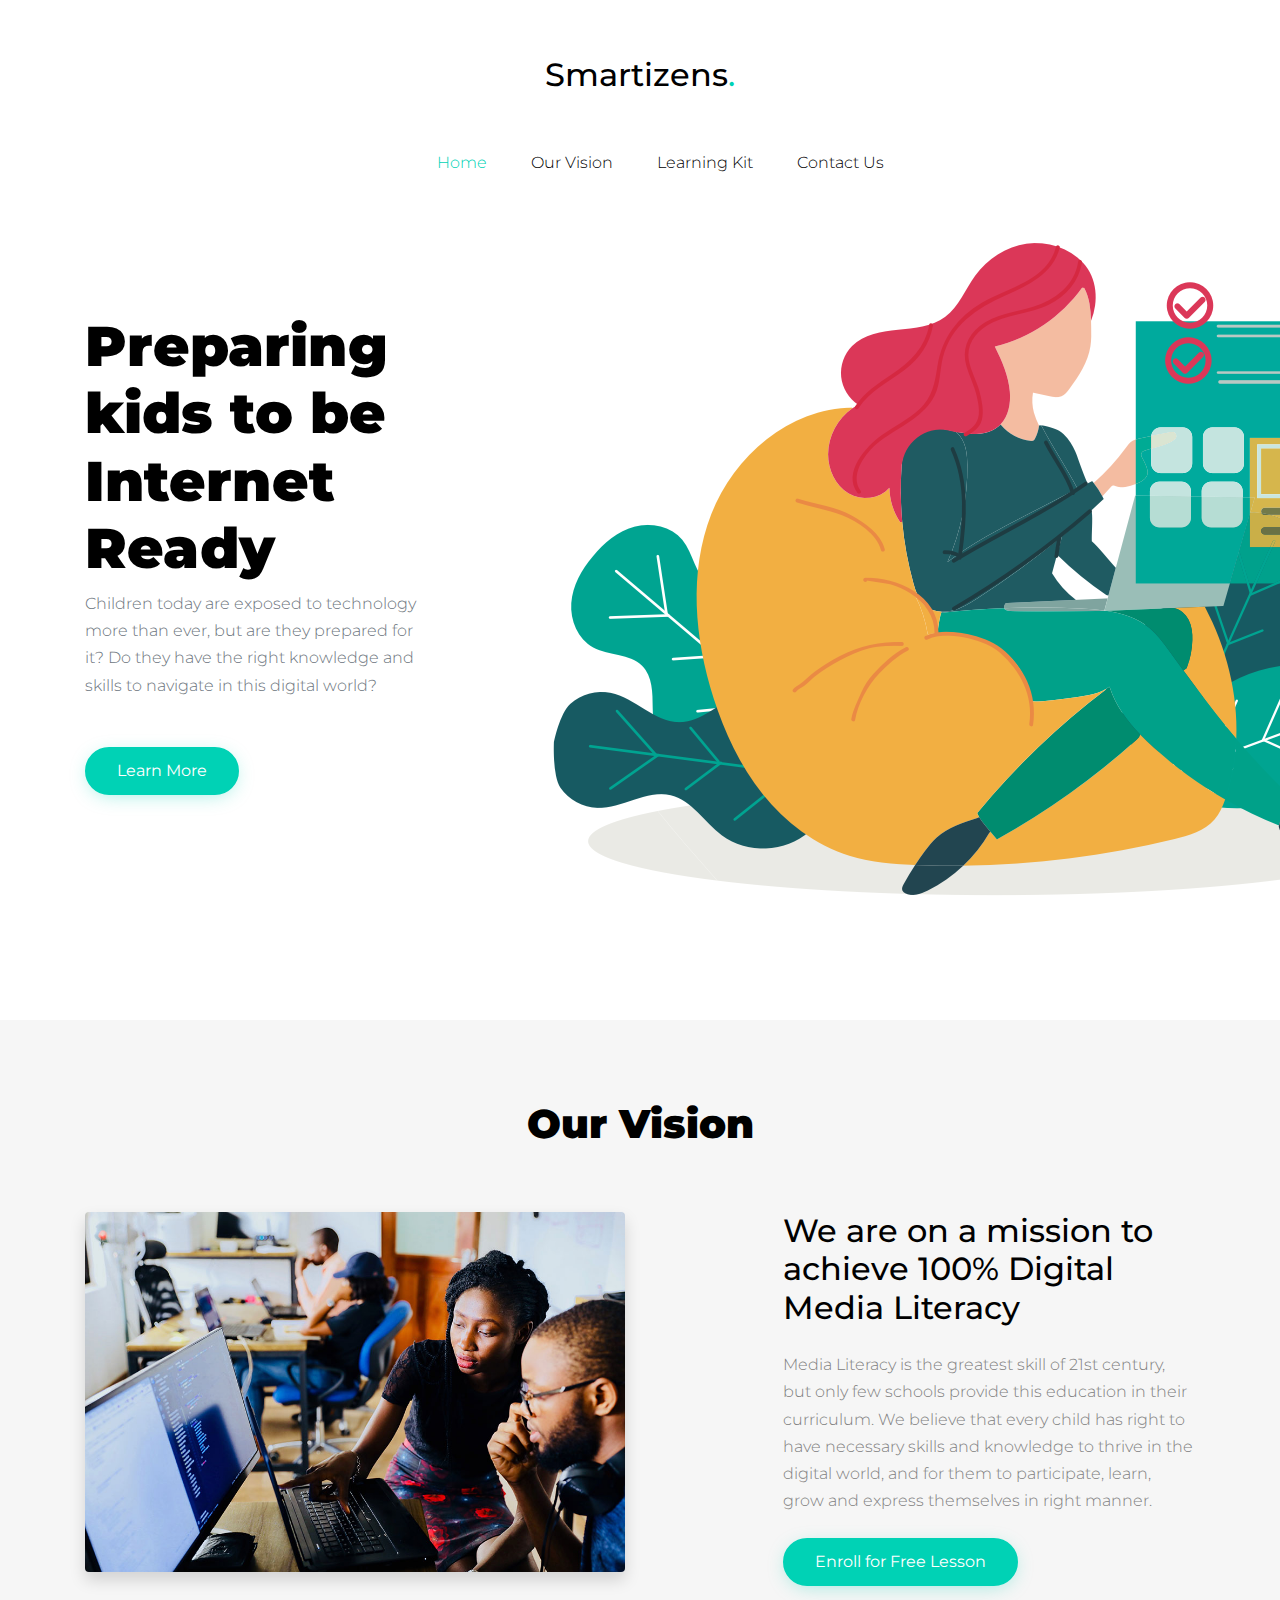
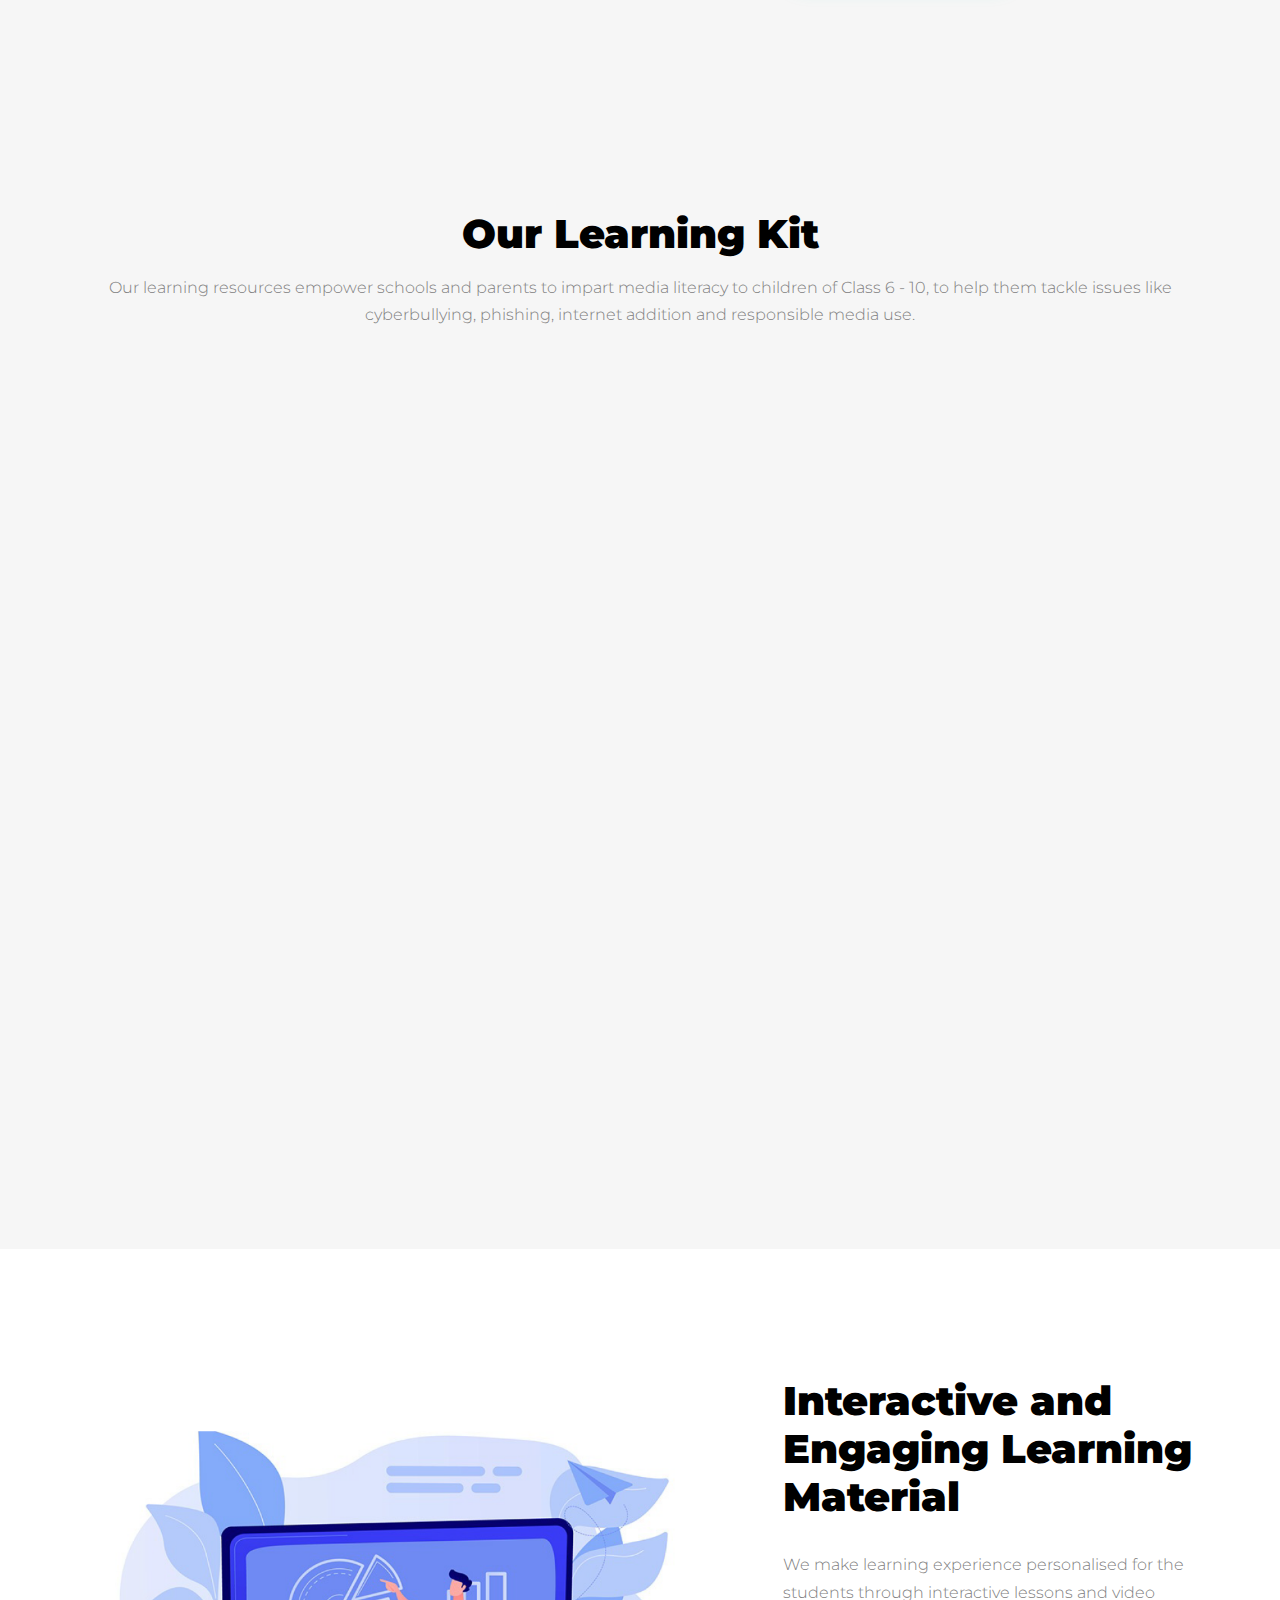
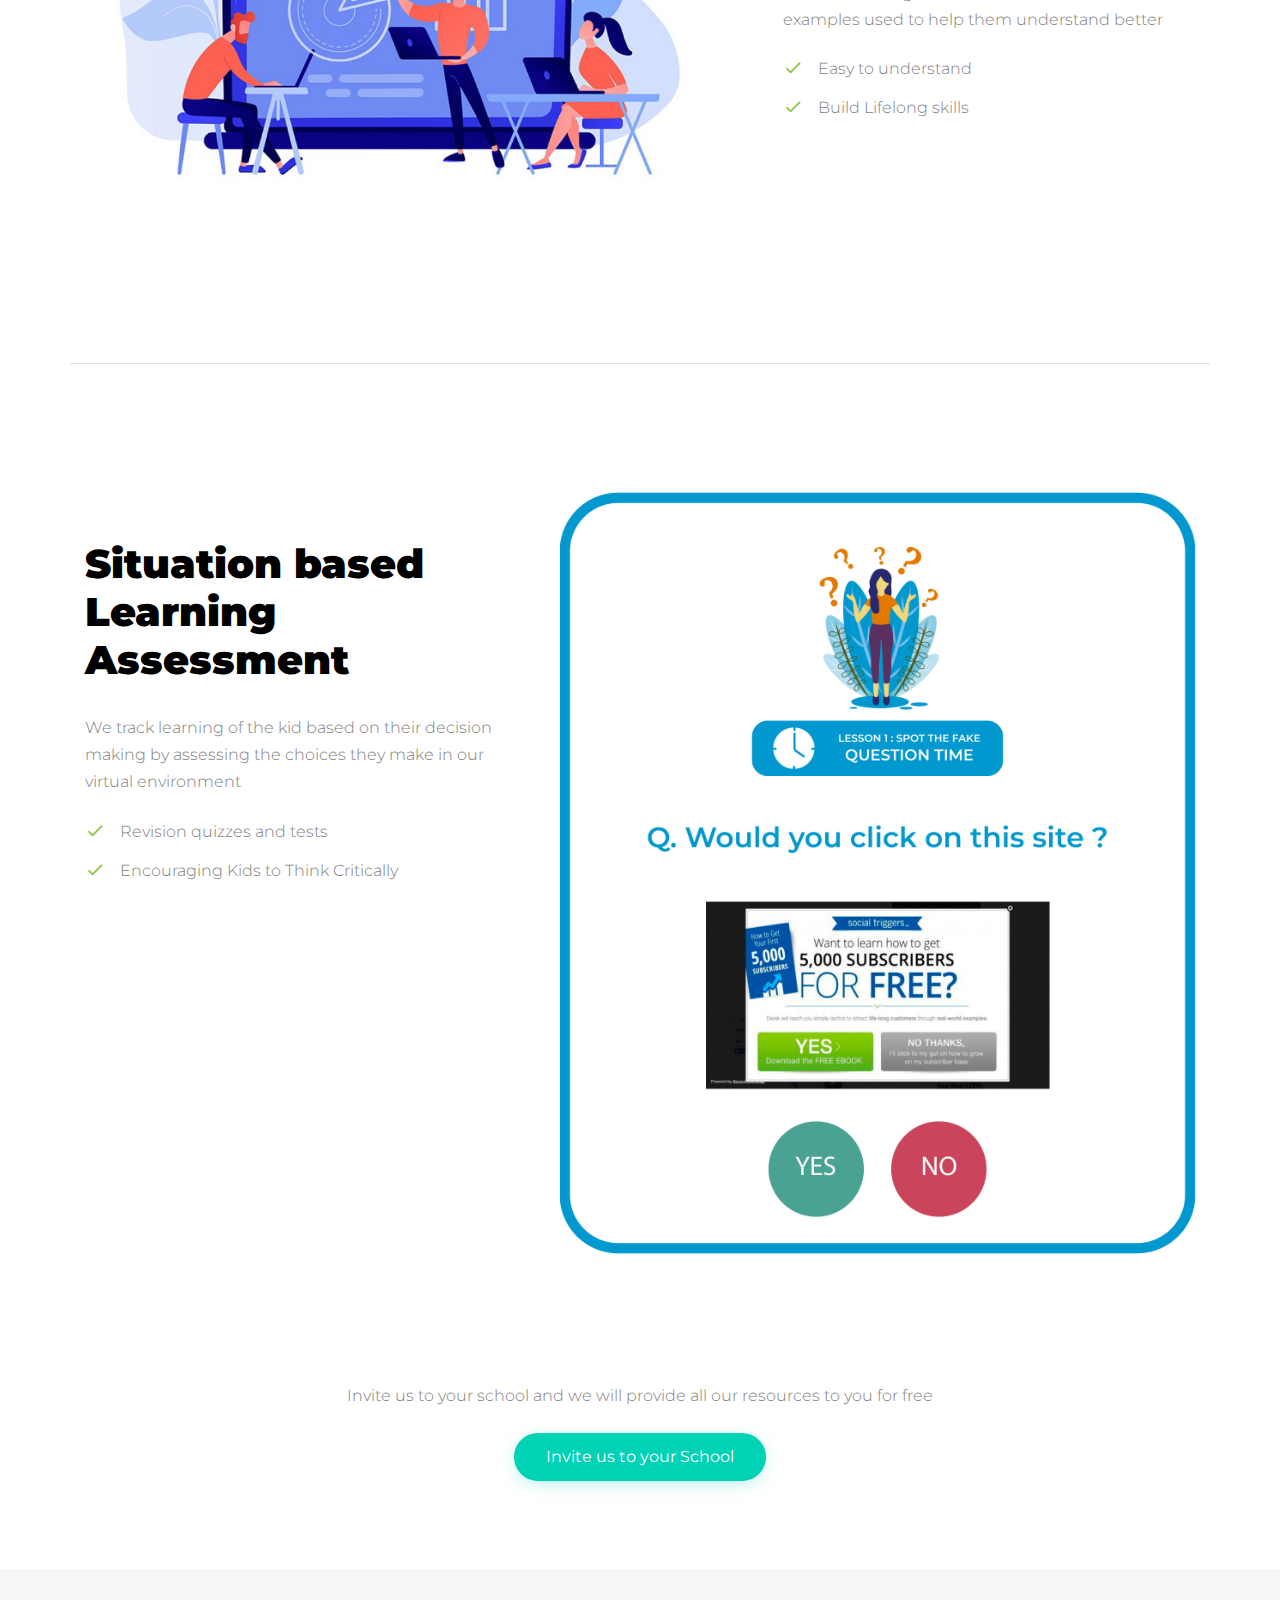
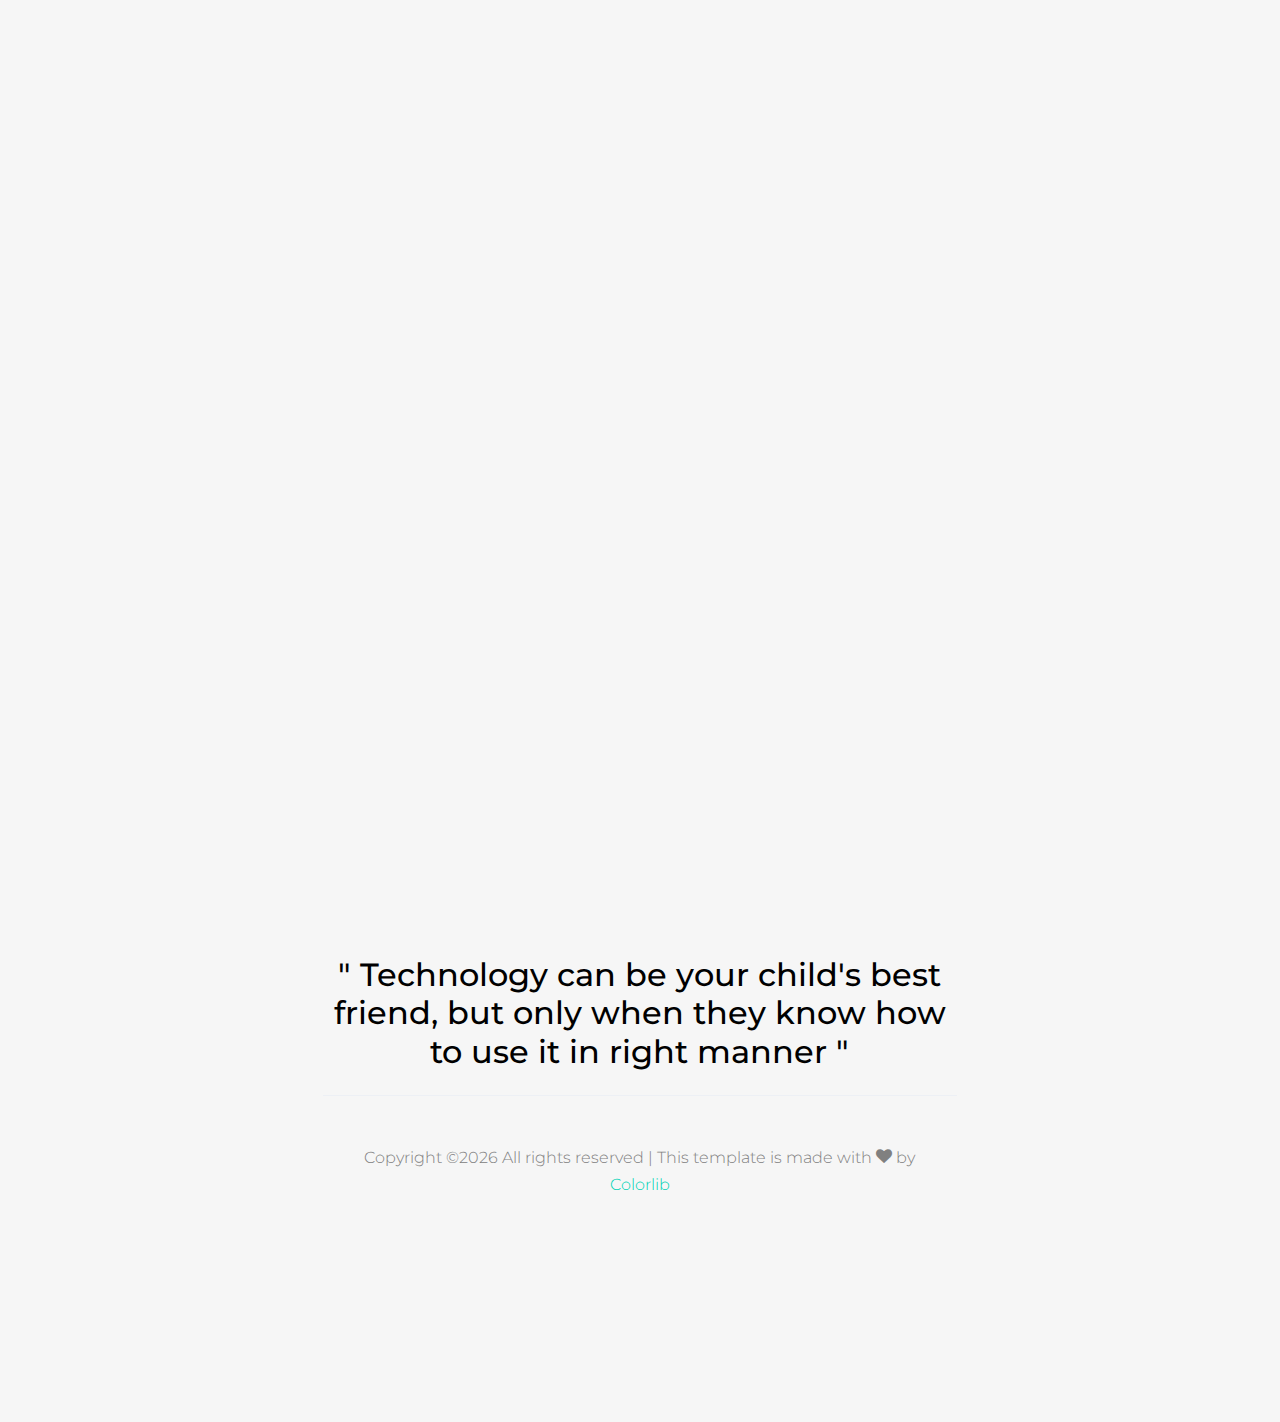
==== commit d431ea9e: "Add files via upload" ====
--- a/index.html
+++ b/index.html
@@ -4,7 +4,16 @@
     <title>Smartizens &mdash;</title>
     <meta charset="utf-8">
     <meta name="viewport" content="width=device-width, initial-scale=1, shrink-to-fit=no">
-    
+    <!-- Global site tag (gtag.js) - Google Analytics -->
+<script async src="https://www.googletagmanager.com/gtag/js?id=UA-165062599-1"></script>
+<script>
+  window.dataLayer = window.dataLayer || [];
+  function gtag(){dataLayer.push(arguments);}
+  gtag('js', new Date());
+
+  gtag('config', 'UA-165062599-1');
+</script>
+
     
     <link href="https://fonts.googleapis.com/css?family=Montserrat:300,400,700" rel="stylesheet">
     <link rel="stylesheet" href="fonts/icomoon/style.css">
@@ -61,9 +70,10 @@
               <ul class="site-menu centered-align main-menu js-clone-nav mr-auto d-none d-lg-block">
                 
                 <li><a href="#home-section" class="nav-link">Home</a></li>
+                <li><a href="#about-section" class="nav-link">Our Vision</a></li>
                 <li><a href="#features-section" class="nav-link">Learning Kit</a></li>
-                <li><a href="#about-section" class="nav-link">About Us</a></li>
-                <!-- <li><a href="#blog-section" class="nav-link">Blog</a></li> --> 
+                
+                
                 <li><a href="#contact-section" class="nav-link">Contact Us</a></li>
               </ul>
             </nav>
@@ -88,10 +98,11 @@
 
             <div class="row mb-4">
               <div class="col-lg-4 mr-auto">
-                <h1>Prepare your kids to be Internet Ready</h1>
+                <h1>Preparing kids to be Internet Ready</h1>
                 <p class="mb-5">Children today are exposed to technology more than ever, but are they prepared for it? Do they have the right knowledge and skills to navigate in this digital world?</p>
+
                 <div>
-                  <a href="#features-section" class="btn btn-primary mr-2 mb-2">Learn More</a>
+                  <a href="#about-section" class="btn btn-primary mr-2 mb-2">Learn More</a>
                 </div>
               </div>
               
@@ -103,13 +114,39 @@
       </div>
     </div>  
 
+    <div class="site-section bg-light" id="about-section">
+      <div class="container">
+        <div class="row mb-5">
+          <div class="col-12 text-center">
+            <h2 class="section-title mb-3">Our Vision</h2>
+          </div>
+        </div>
+        <div class="row mb-5">
+          <div class="col-lg-6">
+            <img src="images/about_1.jpg" alt="Image" class="img-fluid mb-5 mb-lg-0 rounded shadow">
+          </div>
+          <div class="col-lg-5 ml-auto pl-lg-5">
+            <h2 class="text-black mb-4">We are on a mission to achieve 100% Digital Media Literacy</h2>
+            <p class="mb-4">Media Literacy is the greatest skill of 21st century, but only few schools provide this education in their curriculum. We believe that every child has right to have necessary skills and knowledge to thrive in the digital world, and for them to participate, learn, grow and express themselves in right manner.</p>
+            <p><a href="https://forms.gle/x3hRtXPeX3e4rHg39" class="btn btn-primary">Enroll for Free Lesson</a></p>
+            
+
+
+          </div>
+        </div>
+
+       
+      </div>
+      
+    </div>
+
 
     <div class="site-section bg-light" id="features-section">
       <div class="container">
         <div class="row mb-5">
           <div class="col-12 text-center">
             <h2 class="section-title mb-3">Our Learning Kit</h2>
-            <p class="mb-5">Children are currently not equipped with right knowledge and skills to interact with technology and thus become victims of cyberbullying, internet addiction, identity theft, etc. leading to lifelong implications on behavior and wellbeing. Research study by Harvard points out why such education is important</p>
+            <p class="mb-5">Our learning resources empower schools and parents to impart media literacy to children of Class 6 - 10, to help them tackle issues like cyberbullying, phishing, internet addition and responsible media use.</p>
 
           </div>
         </div>
@@ -122,7 +159,7 @@
               </div>
               <div>
                 <h3>1. Spotting Fake Information</h3>
-                <p>With immense content to consume, can your child differentiate between real and fake information? Enroll to know techniques to spot fake information and make him future proof! </p>
+                <p>With immense content to consume, can your child differentiate between real and fake information? Enroll to know techniques to spot fake information and make them future proof! </p>
                 <a href="https://forms.gle/x3hRtXPeX3e4rHg39" target="_blank" class="btn btn-primary mr-2 mb-2">Enroll for Free</a>
               </div>
             </div>
@@ -175,8 +212,8 @@
               </div>
               <div>
                 <h3>5. Learning New Skills online</h3>
-                <p> Make us of internet to learn new skills and knowledge from other professionals and universities across the world, through websites like Coursera, EdX etc.</p>
-                <p><a href="#">Learn More</a></p>
+                <p> Make use of internet to learn new skills and knowledge from other professionals and universities across the world, through websites like Coursera, EdX etc.</p>
+                <p><a href="#">Coming soon</a></p>
               </div>
             </div>
 
@@ -225,7 +262,7 @@
             <p class="mb-4">We track learning of the kid based on their decision making by assessing the choices they make in our virtual environment</p>
             <ul class="ul-check mb-5 list-unstyled success">
               <li>Revision quizzes and tests</li>
-              <li>Earn Badges and Smartizen Tag</li>
+              <li>Encouraging Kids to Think Critically</li>
             </ul>
           </div>
 <!--
@@ -242,31 +279,23 @@
               <blockquote>&ldquo;Lorem ipsum dolor sit amet, consectetur adipisicing elit. Ducimus vitae ipsa asperiores inventore aperiam iure?&rdquo;</blockquote> -->
             </div>
           </div>
-        </div>
-      </div>
-    </div>
-
-
-    <div class="site-section bg-light" id="about-section">
-      <div class="container">
-        <div class="row mb-5">
-          <div class="col-12 text-center">
-            <h2 class="section-title mb-3">About Us</h2>
-          </div>
-        </div>
-        <div class="row mb-5">
-          <div class="col-lg-6">
-            <img src="images/about_1.jpg" alt="Image" class="img-fluid mb-5 mb-lg-0 rounded shadow">
-          </div>
-          <div class="col-lg-5 ml-auto pl-lg-5">
-            <h2 class="text-black mb-4">Preparing Kids to enter Digital World</h2>
-            <p class="mb-4">We believe for every child to thrive in the digital world, they need to be equipped with necessary skills and knowledge to overcome the challenges they will be facing. We are Smartizens are committed to contribute to overall wellbeing of the child b building their digital skills</p>
-            <p><a href="#" class="btn btn-primary">Enroll for Free Lesson</a></p>
-          </div>
-        </div>
-        
-      </div>
-    </div>
+
+          <p class="mb-4 centered-align">Invite us to your school and we will provide all our resources to you for free</p>
+          <p class="centered-align"><a href="https://forms.gle/LJrmJjkQmfW3ipKE6" class="btn btn-primary">Invite us to your School</a></p>
+          
+          <h2 class="text-black mb-4 centered-align"></br> </h2>
+
+      
+        </div>
+
+
+      </div>
+
+      
+    </div>
+
+
+  
 
     <!--
     <div class="site-section" id="blog-section">
@@ -315,16 +344,15 @@
       <div class="container">
         <div class="row mb-5">
           <div class="col-12 text-center">
-            <h2 class="section-title mb-3">Contact Us <br> </h2>
-
-            <h2 class="mb-4">Purvish Shah</h2>
-            <p class="mb-4">+91-8369485604 | purvish@smartizens.org</p>
+            <iframe class="centered-align" src="https://docs.google.com/forms/d/e/1FAIpQLSfi_bP3mzOALdljIM0OBwV94S9oApmls4QJtc8iy4vfzg-YAA/viewform?embedded=true" width="640" height="812" frameborder="0" marginheight="0" marginwidth="0">Loading…</iframe>            <!--<h2 class="mb-4">Purvish Shah</h2>
+            <p class="mb-5">+91-8369485604 | purvish@smartizens.org</p>
             <h2 class="mb-4">Nikha Garg</h2>
-            <p class="mb-4">+91-9154051505 | nikha@smartizens.org</p>
+            <p class="mb-5">+91-9154051505 | nikha@smartizens.org</p> -->
           </div>
         </div>
         <div class="row justify-content-center">
           <div class="col-lg-7 mb-5">
+            <h2 class="text-black mb-4 centered-align"></br> " Technology can be your child's best friend, but only when they know how to use it in right manner "</h2>
 
             
 <!--
